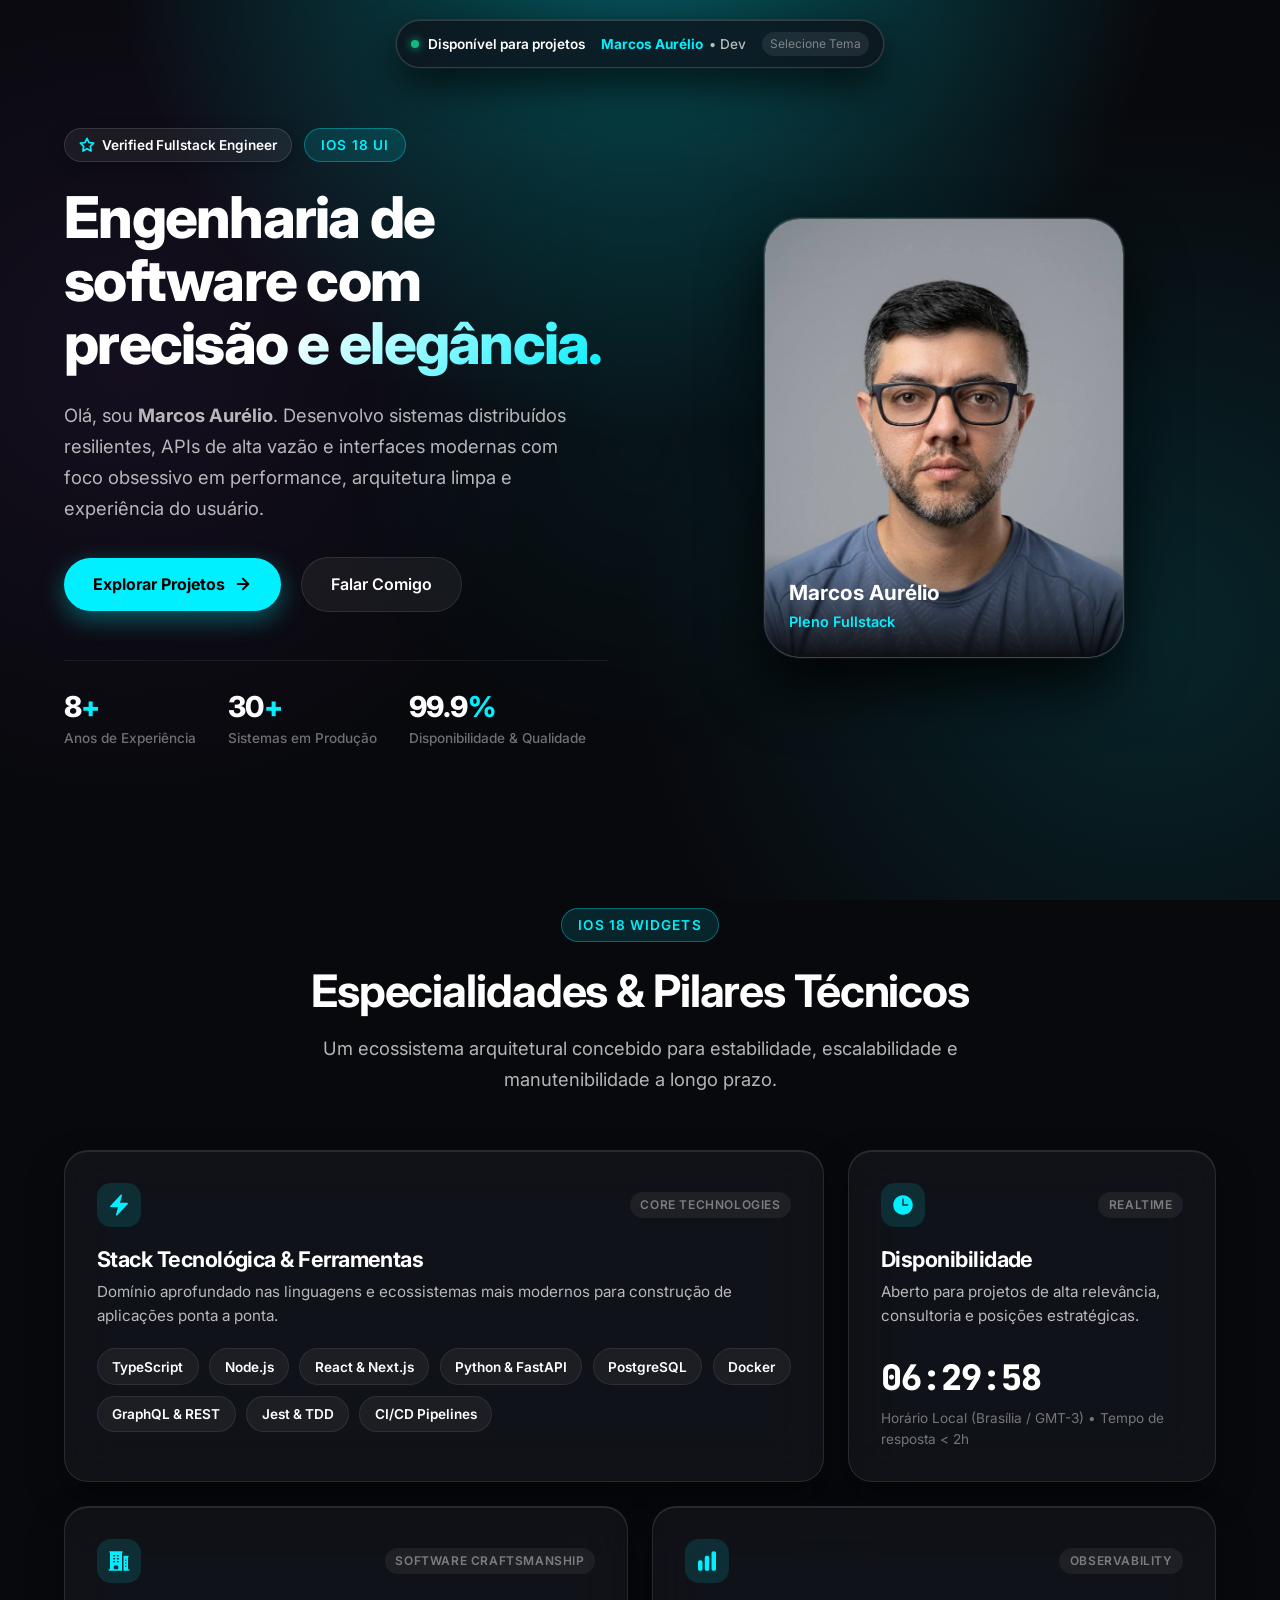
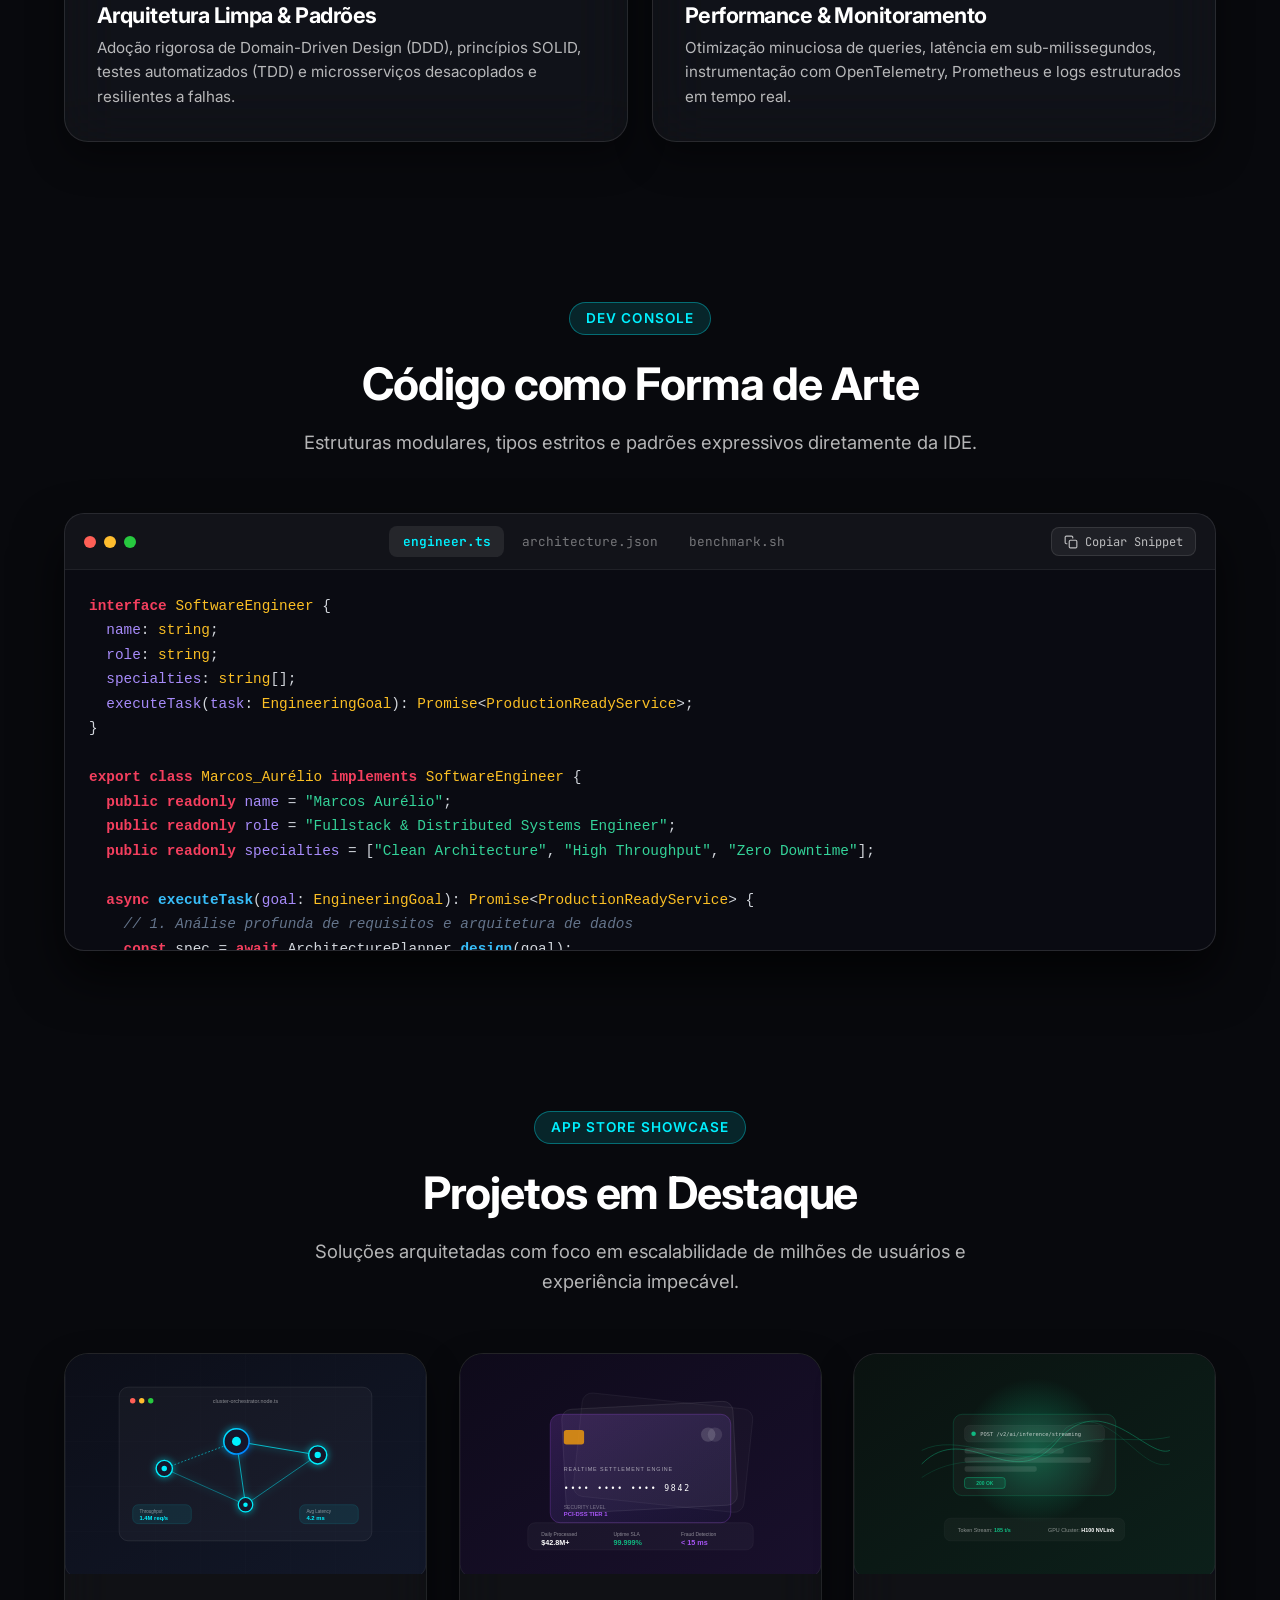
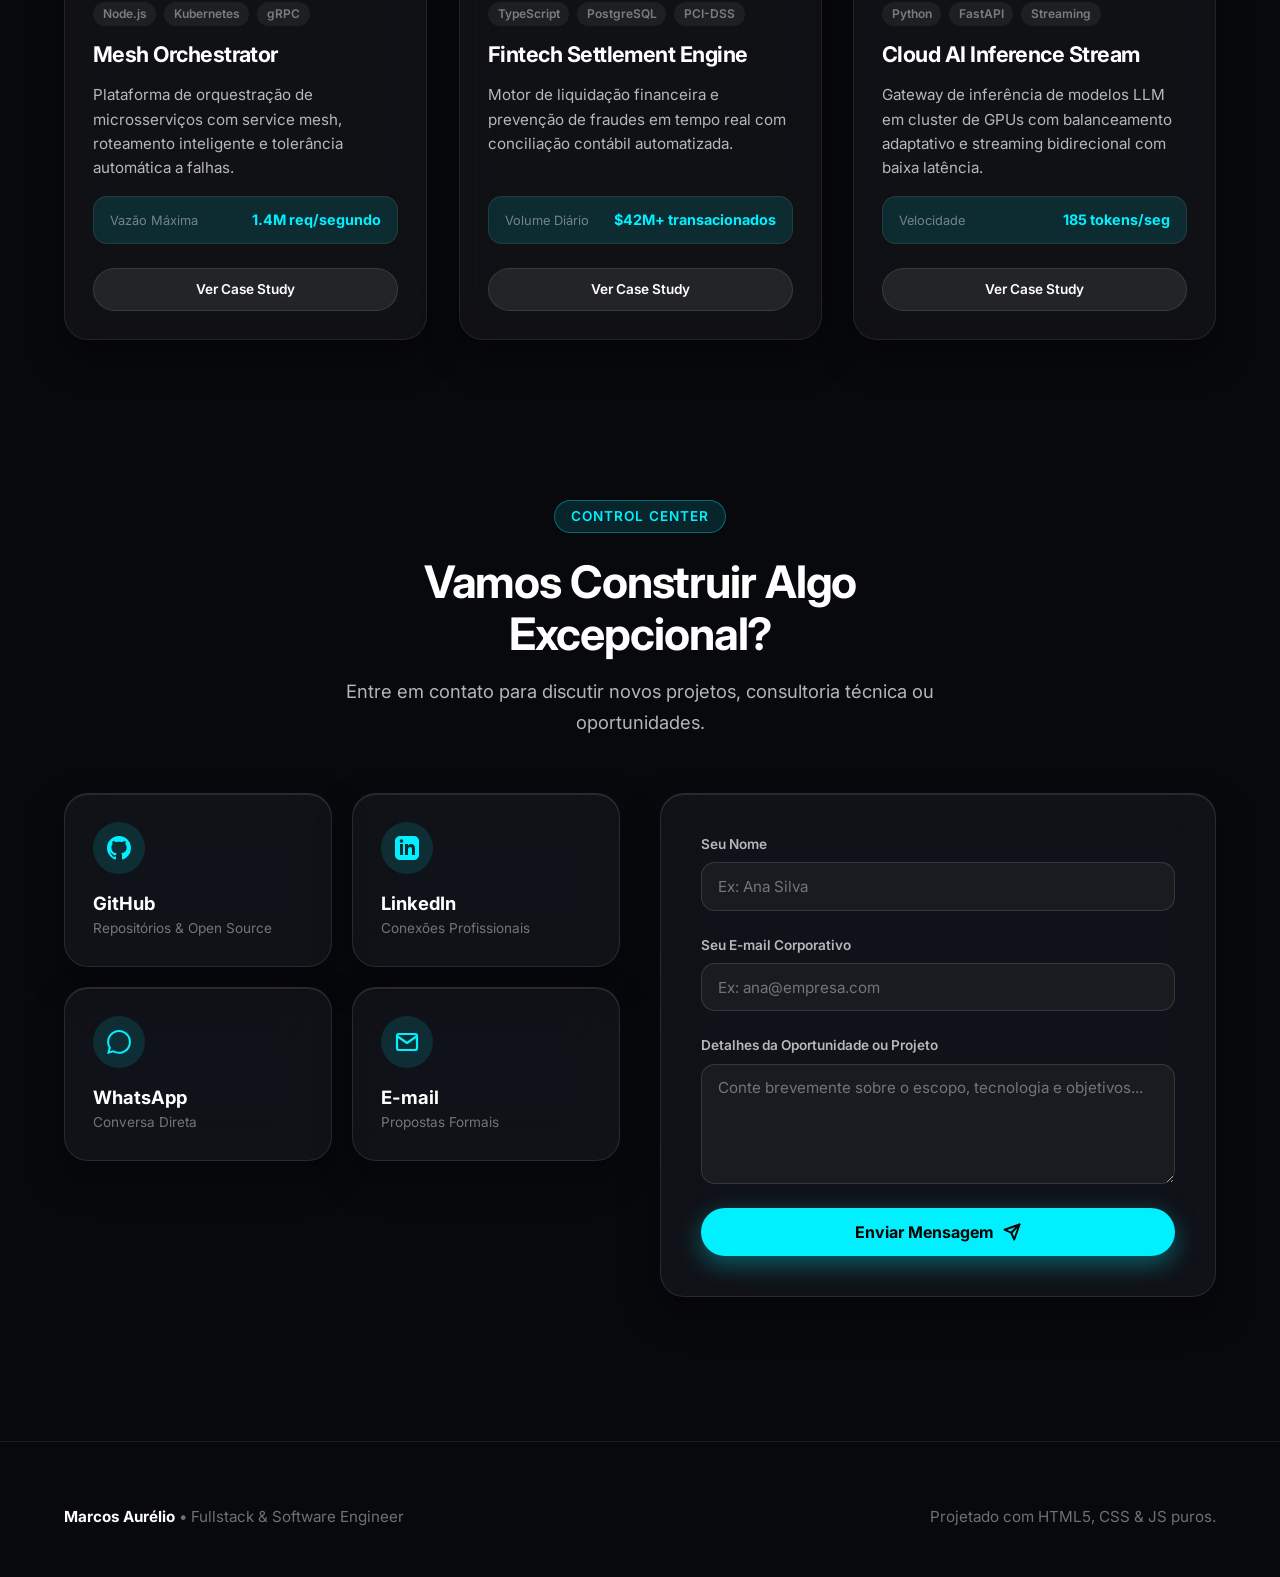
==== index.html @ b78b4ed7 "Update LinkedIn profile link in index.html" ====
<!DOCTYPE html>
<html lang="pt-BR">

<head>
  <meta charset="UTF-8">
  <meta name="viewport" content="width=device-width, initial-scale=1.0">
  <title>Marcos Aurélio | Fullstack & Software Engineer</title>
  <link rel="icon" href="assets/fivicon.svg" type="image/x-icon">
  <meta name="description"
    content="Portfólio profissional de Marcos Aurélio, Fullstack & Software Engineer especializado em arquitetura web moderna, sistemas distribuídos, microsserviços e interfaces fluidas de alto padrão.">
  <meta name="theme-color" content="#08090d">

  <!-- Google Fonts: Inter para tipografia refinada no estilo Apple -->
  <link rel="preconnect" href="https://fonts.googleapis.com">
  <link rel="preconnect" href="https://fonts.gstatic.com" crossorigin>
  <link
    href="https://fonts.googleapis.com/css2?family=Inter:wght@400;500;600;700;800&family=JetBrains+Mono:wght@400;500;600;700&display=swap"
    rel="stylesheet">

  <!-- Folhas de Estilo -->
  <link rel="stylesheet" href="css/variables.css">
  <link rel="stylesheet" href="css/base.css">
  <link rel="stylesheet" href="css/components.css">
  <link rel="stylesheet" href="css/responsive.css">
</head>

<body>

  <!-- Efeito de Brilho Ambiente do Cursor -->
  <div id="ambientGlow" class="ambient-glow" aria-hidden="true"></div>

  <!-- Dynamic Island estilo Apple iOS 18 & Navegação Flutuante -->
  <header class="nav-wrapper">
    <nav id="dynamicIsland" class="dynamic-island" aria-label="Dynamic Island Navigation" aria-expanded="false">

      <!-- Visão Compacta Recolhida -->
      <div class="island-compact">
        <div class="island-status">
          <span class="status-dot"></span>
          <span>Disponível para projetos</span>
        </div>
        <div class="island-brand">
          <span>Marcos Aurélio</span> • Dev
        </div>
        <div class="island-hint">Selecione Tema</div>
      </div>

      <!-- Visão Expandida VisionOS/iOS 18 -->
      <div class="island-expanded-content">
        <div class="island-header">
          <div class="island-title">Centro de Controle iOS 18</div>
          <button id="islandCloseBtn" class="island-close-btn" aria-label="Fechar Dynamic Island">✕</button>
        </div>

        <!-- Seletor de Cor (Tint) -->
        <div class="tint-picker">
          <div class="tint-label">Escolha o Tema de Cor (Tint)</div>
          <div class="tint-options">
            <button class="tint-btn active" data-tint="cyan" title="Cyber Cyan" aria-label="Tint Cyan"></button>
            <button class="tint-btn" data-tint="violet" title="Electric Violet" aria-label="Tint Violet"></button>
            <button class="tint-btn" data-tint="emerald" title="Apple Emerald" aria-label="Tint Emerald"></button>
            <button class="tint-btn" data-tint="orange" title="Sunset Orange" aria-label="Tint Orange"></button>
            <button class="tint-btn" data-tint="gold" title="Starlight Gold" aria-label="Tint Gold"></button>
          </div>
        </div>

        <!-- Links Rápidos -->
        <div class="island-nav-links">
          <a href="#hero" class="island-nav-link">Início</a>
          <a href="#bentoWidgets" class="island-nav-link">Stack</a>
          <a href="#terminal" class="island-nav-link">Código</a>
          <a href="#projects" class="island-nav-link">Projetos</a>
          <a href="#contact" class="island-nav-link">Contato</a>
        </div>
      </div>

    </nav>
  </header>

  <!-- Seção Principal (Hero) -->
  <section id="hero" class="hero-section">
    <div class="container">
      <div class="hero-grid">

        <!-- Esquerda: Texto & Apresentação -->
        <div class="hero-content">
          <div class="hero-badge-wrap">
            <div class="hero-verified-badge">
              <svg viewBox="0 0 24 24" fill="none" stroke="currentColor" stroke-width="2.5" stroke-linecap="round"
                stroke-linejoin="round">
                <path d="M12 2l3.09 6.26L22 9.27l-5 4.87 1.18 6.88L12 17.77l-6.18 3.25L7 14.14 2 9.27l6.91-1.01L12 2z">
                </path>
              </svg>
              <span>Verified Fullstack Engineer</span>
            </div>
            <span class="section-tag">iOS 18 UI</span>
          </div>

          <h1 class="hero-title">
            Engenharia de software com <span class="text-gradient">precisão e elegância.</span>
          </h1>

          <p class="hero-subtitle">
            Olá, sou <strong>Marcos Aurélio</strong>. Desenvolvo sistemas distribuídos resilientes, APIs de alta vazão e
            interfaces modernas com foco obsessivo em performance, arquitetura limpa e experiência do usuário.
          </p>

          <div class="hero-actions">
            <a href="#projects" class="btn-apple-primary">
              <span>Explorar Projetos</span>
              <svg width="18" height="18" viewBox="0 0 24 24" fill="none" stroke="currentColor" stroke-width="2.5"
                stroke-linecap="round" stroke-linejoin="round">
                <line x1="5" y1="12" x2="19" y2="12"></line>
                <polyline points="12 5 19 12 12 19"></polyline>
              </svg>
            </a>
            <a href="#contact" class="btn-apple-glass">
              <span>Falar Comigo</span>
            </a>
          </div>

          <!-- Estatísticas Rápidas -->
          <div class="hero-metrics">
            <div class="metric-item">
              <div class="metric-number">8<span>+</span></div>
              <div class="metric-label">Anos de Experiência</div>
            </div>
            <div class="metric-item">
              <div class="metric-number">30<span>+</span></div>
              <div class="metric-label">Sistemas em Produção</div>
            </div>
            <div class="metric-item">
              <div class="metric-number">99.9<span>%</span></div>
              <div class="metric-label">Disponibilidade & Qualidade</div>
            </div>
          </div>
        </div>

        <!-- Direita: Retrato de Perfil em Vidro Squircle -->
        <div class="hero-visual">
          <div class="hero-glow-back"></div>
          <div class="hero-portrait-frame glass-surface">
            <img src="assets/marcos-profile.jpg" alt="Foto profissional de Marco, Desenvolvedor de Software Fullstack"
              class="hero-portrait-img">
            <div class="hero-portrait-overlay">
              <div class="hero-portrait-name">Marcos Aurélio</div>
              <div class="hero-portrait-role">Pleno Fullstack</div>
            </div>
          </div>
        </div>

      </div>
    </div>
  </section>

  <!-- Grade Bento de Widgets iOS 18 -->
  <section id="bentoWidgets" class="bento-section">
    <div class="container">

      <div class="section-header">
        <span class="section-tag">iOS 18 Widgets</span>
        <h2 class="section-title">Especialidades & Pilares Técnicos</h2>
        <p class="section-desc">Um ecossistema arquitetural concebido para estabilidade, escalabilidade e
          manutenibilidade a longo prazo.</p>
      </div>

      <div class="bento-grid">

        <!-- Widget 1: Hub de Stack Tecnológica (Span 8) -->
        <div class="widget-card widget-span-8 glass-surface">
          <div class="widget-header">
            <div class="widget-icon-pill"> <svg xmlns="http://www.w3.org/2000/svg" viewBox="0 0 24 24"
                fill="currentColor" class="size-6 icon">
                <path fill-rule="evenodd"
                  d="M14.615 1.595a.75.75 0 0 1 .359.852L12.982 9.75h7.268a.75.75 0 0 1 .548 1.262l-10.5 11.25a.75.75 0 0 1-1.272-.71l1.992-7.302H3.75a.75.75 0 0 1-.548-1.262l10.5-11.25a.75.75 0 0 1 .913-.143Z"
                  clip-rule="evenodd" />
              </svg>
            </div>
            <div class="widget-badge">Core Technologies</div>
          </div>
          <h3 class="widget-title">Stack Tecnológica & Ferramentas</h3>
          <p class="widget-desc">Domínio aprofundado nas linguagens e ecossistemas mais modernos para construção de
            aplicações ponta a ponta.</p>

          <div class="tech-pills-wrap">
            <div class="tech-pill"><span>TypeScript</span></div>
            <div class="tech-pill"><span>Node.js</span></div>
            <div class="tech-pill"><span>React & Next.js</span></div>
            <div class="tech-pill"><span>Python & FastAPI</span></div>
            <div class="tech-pill"><span>PostgreSQL</span></div>
            <div class="tech-pill"><span>Docker</span></div>
            <div class="tech-pill"><span>GraphQL & REST</span></div>
            <div class="tech-pill"><span>Jest & TDD</span></div>
            <div class="tech-pill"><span>CI/CD Pipelines</span></div>
          </div>
        </div>

        <!-- Widget 2: Status & Horário (Span 4) -->
        <div class="widget-card widget-span-4 glass-surface">
          <div class="widget-header">
            <div class="widget-icon-pill"> <svg xmlns="http://www.w3.org/2000/svg" viewBox="0 0 24 24"
                fill="currentColor" class="size-6 icon">
                <path fill-rule="evenodd"
                  d="M12 2.25c-5.385 0-9.75 4.365-9.75 9.75s4.365 9.75 9.75 9.75 9.75-4.365 9.75-9.75S17.385 2.25 12 2.25ZM12.75 6a.75.75 0 0 0-1.5 0v6c0 .414.336.75.75.75h4.5a.75.75 0 0 0 0-1.5h-3.75V6Z"
                  clip-rule="evenodd" />
              </svg>
            </div>
            <div class="widget-badge">Realtime</div>
          </div>
          <h3 class="widget-title">Disponibilidade</h3>
          <p class="widget-desc">Aberto para projetos de alta relevância, consultoria e posições estratégicas.</p>

          <div class="clock-display">
            <div id="liveClockTime" class="clock-time">--:--:--</div>
            <div class="clock-zone">Horário Local (Brasília / GMT-3) • Tempo de resposta &lt; 2h</div>
          </div>
        </div>

        <!-- Widget 3: Arquitetura Limpa (Span 6) -->
        <div class="widget-card widget-span-6 glass-surface">
          <div class="widget-header">
            <div class="widget-icon-pill"> <svg xmlns="http://www.w3.org/2000/svg" viewBox="0 0 24 24"
                fill="currentColor" class="size-6 icon">
                <path fill-rule="evenodd"
                  d="M3 2.25a.75.75 0 0 0 0 1.5v16.5h-.75a.75.75 0 0 0 0 1.5H15v-18a.75.75 0 0 0 0-1.5H3ZM6.75 19.5v-2.25a.75.75 0 0 1 .75-.75h3a.75.75 0 0 1 .75.75v2.25a.75.75 0 0 1-.75.75h-3a.75.75 0 0 1-.75-.75ZM6 6.75A.75.75 0 0 1 6.75 6h.75a.75.75 0 0 1 0 1.5h-.75A.75.75 0 0 1 6 6.75ZM6.75 9a.75.75 0 0 0 0 1.5h.75a.75.75 0 0 0 0-1.5h-.75ZM6 12.75a.75.75 0 0 1 .75-.75h.75a.75.75 0 0 1 0 1.5h-.75a.75.75 0 0 1-.75-.75ZM10.5 6a.75.75 0 0 0 0 1.5h.75a.75.75 0 0 0 0-1.5h-.75Zm-.75 3.75A.75.75 0 0 1 10.5 9h.75a.75.75 0 0 1 0 1.5h-.75a.75.75 0 0 1-.75-.75ZM10.5 12a.75.75 0 0 0 0 1.5h.75a.75.75 0 0 0 0-1.5h-.75ZM16.5 6.75v15h5.25a.75.75 0 0 0 0-1.5H21v-12a.75.75 0 0 0 0-1.5h-4.5Zm1.5 4.5a.75.75 0 0 1 .75-.75h.008a.75.75 0 0 1 .75.75v.008a.75.75 0 0 1-.75.75h-.008a.75.75 0 0 1-.75-.75v-.008Zm.75 2.25a.75.75 0 0 0-.75.75v.008c0 .414.336.75.75.75h.008a.75.75 0 0 0 .75-.75v-.008a.75.75 0 0 0-.75-.75h-.008ZM18 17.25a.75.75 0 0 1 .75-.75h.008a.75.75 0 0 1 .75.75v.008a.75.75 0 0 1-.75.75h-.008a.75.75 0 0 1-.75-.75v-.008Z"
                  clip-rule="evenodd" />
              </svg>

            </div>
            <div class="widget-badge">Software Craftsmanship</div>
          </div>
          <h3 class="widget-title">Arquitetura Limpa & Padrões</h3>
          <p class="widget-desc">Adoção rigorosa de Domain-Driven Design (DDD), princípios SOLID, testes automatizados
            (TDD) e microsserviços desacoplados e resilientes a falhas.</p>
        </div>

        <!-- Widget 4: Alta Performance & Observabilidade (Span 6) -->
        <div class="widget-card widget-span-6 glass-surface">
          <div class="widget-header">
            <div class="widget-icon-pill">
              <svg xmlns="http://www.w3.org/2000/svg" viewBox="0 0 24 24" fill="currentColor" class="size-6 icon">
                <path
                  d="M18.375 2.25c-1.035 0-1.875.84-1.875 1.875v15.75c0 1.035.84 1.875 1.875 1.875h.75c1.035 0 1.875-.84 1.875-1.875V4.125c0-1.036-.84-1.875-1.875-1.875h-.75ZM9.75 8.625c0-1.036.84-1.875 1.875-1.875h.75c1.036 0 1.875.84 1.875 1.875v11.25c0 1.035-.84 1.875-1.875 1.875h-.75a1.875 1.875 0 0 1-1.875-1.875V8.625ZM3 13.125c0-1.036.84-1.875 1.875-1.875h.75c1.036 0 1.875.84 1.875 1.875v6.75c0 1.035-.84 1.875-1.875 1.875h-.75A1.875 1.875 0 0 1 3 19.875v-6.75Z" />
              </svg>
            </div>
            <div class="widget-badge">Observability</div>
          </div>
          <h3 class="widget-title">Performance & Monitoramento</h3>
          <p class="widget-desc">Otimização minuciosa de queries, latência em sub-milissegundos, instrumentação com
            OpenTelemetry, Prometheus e logs estruturados em tempo real.</p>
        </div>

      </div>

    </div>
  </section>

  <!-- Seção de Terminal macOS Interativo -->
  <section id="terminal" class="terminal-section">
    <div class="container">

      <div class="section-header">
        <span class="section-tag">Dev Console</span>
        <h2 class="section-title">Código como Forma de Arte</h2>
        <p class="section-desc">Estruturas modulares, tipos estritos e padrões expressivos diretamente da IDE.</p>
      </div>

      <div class="terminal-window glass-surface">
        <div class="terminal-titlebar">
          <div class="terminal-controls">
            <span class="terminal-dot close"></span>
            <span class="terminal-dot minimize"></span>
            <span class="terminal-dot expand"></span>
          </div>
          <div class="terminal-tabs">
            <div class="terminal-tab active" data-tab="engineer">engineer.ts</div>
            <div class="terminal-tab" data-tab="architecture">architecture.json</div>
            <div class="terminal-tab" data-tab="benchmark">benchmark.sh</div>
          </div>
          <div class="terminal-actions">
            <button id="terminalCopyBtn" class="terminal-copy-btn" aria-label="Copiar código do terminal">
              <svg width="14" height="14" viewBox="0 0 24 24" fill="none" stroke="currentColor" stroke-width="2"
                stroke-linecap="round" stroke-linejoin="round">
                <rect x="9" y="9" width="13" height="13" rx="2" ry="2"></rect>
                <path d="M5 15H4a2 2 0 0 1-2-2V4a2 2 0 0 1 2-2h9a2 2 0 0 1 2 2v1"></path>
              </svg>
              <span>Copiar Snippet</span>
            </button>
          </div>
        </div>

        <div class="terminal-code-body">

          <!-- Aba 1: engineer.ts -->
          <pre id="tabContent-engineer" class="terminal-code active"><code><span class="syn-kw">interface</span> <span class="syn-type">SoftwareEngineer</span> {
  <span class="syn-prop">name</span>: <span class="syn-type">string</span>;
  <span class="syn-prop">role</span>: <span class="syn-type">string</span>;
  <span class="syn-prop">specialties</span>: <span class="syn-type">string</span>[];
  <span class="syn-prop">executeTask</span>(<span class="syn-prop">task</span>: <span class="syn-type">EngineeringGoal</span>): <span class="syn-type">Promise</span>&lt;<span class="syn-type">ProductionReadyService</span>&gt;;
}

<span class="syn-kw">export class</span> <span class="syn-type">Marcos_Aurélio</span> <span class="syn-kw">implements</span> <span class="syn-type">SoftwareEngineer</span> {
  <span class="syn-kw">public readonly</span> <span class="syn-prop">name</span> = <span class="syn-str">"Marcos Aurélio"</span>;
  <span class="syn-kw">public readonly</span> <span class="syn-prop">role</span> = <span class="syn-str">"Fullstack & Distributed Systems Engineer"</span>;
  <span class="syn-kw">public readonly</span> <span class="syn-prop">specialties</span> = [<span class="syn-str">"Clean Architecture"</span>, <span class="syn-str">"High Throughput"</span>, <span class="syn-str">"Zero Downtime"</span>];

  <span class="syn-kw">async</span> <span class="syn-fn">executeTask</span>(<span class="syn-prop">goal</span>: <span class="syn-type">EngineeringGoal</span>): <span class="syn-type">Promise</span>&lt;<span class="syn-type">ProductionReadyService</span>&gt; {
    <span class="syn-com">// 1. Análise profunda de requisitos e arquitetura de dados</span>
    <span class="syn-kw">const</span> spec = <span class="syn-kw">await</span> ArchitecturePlanner.<span class="syn-fn">design</span>(goal);
    
    <span class="syn-com">// 2. Ciclo rigoroso de TDD (Test-Driven Development)</span>
    <span class="syn-kw">await</span> AutomatedTesting.<span class="syn-fn">ensureReliability</span>(spec);

    <span class="syn-com">// 3. Deploy contínuo resiliente e monitoramento ativo</span>
    <span class="syn-kw">return</span> DeploymentPipeline.<span class="syn-fn">shipWithObservability</span>(spec);
  }
}</code></pre>

          <!-- Aba 2: architecture.json -->
          <pre id="tabContent-architecture" class="terminal-code"><code>{
  <span class="syn-prop">"system"</span>: <span class="syn-str">"Global Distributed Core"</span>,
  <span class="syn-prop">"version"</span>: <span class="syn-str">"6.4.2"</span>,
  <span class="syn-prop">"runtime"</span>: <span class="syn-str">"Node.js 22 LTS / Linux Container"</span>,
  <span class="syn-prop">"clusters"</span>: [
    { <span class="syn-prop">"region"</span>: <span class="syn-str">"us-east-1"</span>, <span class="syn-prop">"status"</span>: <span class="syn-str">"healthy"</span>, <span class="syn-prop">"latency"</span>: <span class="syn-str">"12ms"</span> },
    { <span class="syn-prop">"region"</span>: <span class="syn-str">"sa-east-1"</span>, <span class="syn-prop">"status"</span>: <span class="syn-str">"healthy"</span>, <span class="syn-prop">"latency"</span>: <span class="syn-str">"4ms"</span> }
  ],
  <span class="syn-prop">"security"</span>: {
    <span class="syn-prop">"mTLS"</span>: <span class="syn-kw">true</span>,
    <span class="syn-prop">"jwt_rotation"</span>: <span class="syn-str">"24h"</span>,
    <span class="syn-prop">"rate_limit"</span>: <span class="syn-str">"10000 req/sec"</span>
  }
}</code></pre>

          <!-- Aba 3: benchmark.sh -->
          <pre id="tabContent-benchmark" class="terminal-code"><code><span class="syn-com">#!/usr/bin/env bash</span>
<span class="syn-fn">echo</span> <span class="syn-str">"== Running Performance Load Stress Test =="</span>
k6 run --vus 5000 --duration 60s load-test.js

<span class="syn-com"># Results:</span>
<span class="syn-prop">Requests</span>: 1,420,000 reqs
<span class="syn-prop">Failed</span>: 0 (0.00%)
<span class="syn-prop">p95 Latency</span>: 4.8ms
<span class="syn-str">✔ Status: PASS - Ready for global deployment</span></code></pre>

        </div>
      </div>

    </div>
  </section>

  <!-- Seção de Vitrine de Projetos -->
  <section id="projects" class="projects-section">
    <div class="container">

      <div class="section-header">
        <span class="section-tag">App Store Showcase</span>
        <h2 class="section-title">Projetos em Destaque</h2>
        <p class="section-desc">Soluções arquitetadas com foco em escalabilidade de milhões de usuários e experiência
          impecável.</p>
      </div>

      <div class="projects-grid">

        <!-- Projeto 1 -->
        <article class="project-card glass-surface">
          <div class="project-media-wrap">
            <img src="assets/project-distributed.svg" alt="Preview da plataforma de Sistemas Distribuídos"
              class="project-media-img">
          </div>
          <div class="project-body">
            <div class="project-tags">
              <span class="project-tag">Node.js</span>
              <span class="project-tag">Kubernetes</span>
              <span class="project-tag">gRPC</span>
            </div>
            <h3 class="project-title">Mesh Orchestrator</h3>
            <p class="project-desc">Plataforma de orquestração de microsserviços com service mesh, roteamento
              inteligente e tolerância automática a falhas.</p>
            <div class="project-metric-box">
              <span class="project-metric-label">Vazão Máxima</span>
              <span class="project-metric-val">1.4M req/segundo</span>
            </div>
            <div class="project-links">
              <a href="#contact" class="project-link-btn project-link-primary">Ver Case Study</a>
            </div>
          </div>
        </article>

        <!-- Projeto 2 -->
        <article class="project-card glass-surface">
          <div class="project-media-wrap">
            <img src="assets/project-fintech.svg" alt="Preview da infraestrutura de Fintech & Pagamentos"
              class="project-media-img">
          </div>
          <div class="project-body">
            <div class="project-tags">
              <span class="project-tag">TypeScript</span>
              <span class="project-tag">PostgreSQL</span>
              <span class="project-tag">PCI-DSS</span>
            </div>
            <h3 class="project-title">Fintech Settlement Engine</h3>
            <p class="project-desc">Motor de liquidação financeira e prevenção de fraudes em tempo real com conciliação
              contábil automatizada.</p>
            <div class="project-metric-box">
              <span class="project-metric-label">Volume Diário</span>
              <span class="project-metric-val">$42M+ transacionados</span>
            </div>
            <div class="project-links">
              <a href="#contact" class="project-link-btn project-link-primary">Ver Case Study</a>
            </div>
          </div>
        </article>

        <!-- Projeto 3 -->
        <article class="project-card glass-surface">
          <div class="project-media-wrap">
            <img src="assets/project-cloudai.svg" alt="Preview da API de IA e Streaming" class="project-media-img">
          </div>
          <div class="project-body">
            <div class="project-tags">
              <span class="project-tag">Python</span>
              <span class="project-tag">FastAPI</span>
              <span class="project-tag">Streaming</span>
            </div>
            <h3 class="project-title">Cloud AI Inference Stream</h3>
            <p class="project-desc">Gateway de inferência de modelos LLM em cluster de GPUs com balanceamento adaptativo
              e streaming bidirecional com baixa latência.</p>
            <div class="project-metric-box">
              <span class="project-metric-label">Velocidade</span>
              <span class="project-metric-val">185 tokens/seg</span>
            </div>
            <div class="project-links">
              <a href="#contact" class="project-link-btn project-link-primary">Ver Case Study</a>
            </div>
          </div>
        </article>

      </div>

    </div>
  </section>

  <!-- Seção de Contato - Central de Controle -->
  <section id="contact" class="contact-section">
    <div class="container">

      <div class="section-header">
        <span class="section-tag">Control Center</span>
        <h2 class="section-title">Vamos Construir Algo Excepcional?</h2>
        <p class="section-desc">Entre em contato para discutir novos projetos, consultoria técnica ou oportunidades.</p>
      </div>

      <div class="control-center-grid">

        <!-- Esquerda: Painéis de Ação Rápida -->
        <div class="control-buttons-panel">

          <a href="https://github.com/marcosaureliodev" target="_blank" rel="noopener noreferrer"
            class="control-btn glass-surface">
            <div class="control-icon-circle">
              <svg width="24" height="24" viewBox="0 0 24 24" fill="currentColor">
                <path
                  d="M12 0C5.37 0 0 5.37 0 12c0 5.31 3.435 9.795 8.205 11.385.6.105.825-.255.825-.57 0-.285-.015-1.23-.015-2.235-3.015.555-3.795-.735-4.035-1.41-.135-.345-.72-1.41-1.23-1.695-.42-.225-1.02-.78-.015-.795.945-.015 1.62.87 1.845 1.23 1.08 1.815 2.805 1.305 3.495.99.105-.78.42-1.305.765-1.605-2.67-.3-5.46-1.335-5.46-5.925 0-1.305.465-2.385 1.23-3.225-.12-.3-.54-1.53.12-3.18 0 0 1.005-.315 3.3 1.23.96-.27 1.98-.405 3-.405s2.04.135 3 .405c2.295-1.56 3.3-1.23 3.3-1.23.66 1.65.24 2.88.12 3.18.765.84 1.23 1.905 1.23 3.225 0 4.605-2.805 5.625-5.475 5.925.435.375.81 1.095.81 2.22 0 1.605-.015 2.895-.015 3.3 0 .315.225.69.825.57A12.02 12.02 0 0024 12c0-6.63-5.37-12-12-12z" />
              </svg>
            </div>
            <div>
              <div class="control-btn-title">GitHub</div>
              <div class="control-btn-subtitle">Repositórios & Open Source</div>
            </div>
          </a>

          <a href="https://www.linkedin.com/in/marcos-aur%C3%A9lio-47b590139" target="_blank"
            rel="noopener noreferrer" class="control-btn glass-surface">
            <div class="control-icon-circle">
              <svg width="24" height="24" viewBox="0 0 24 24" fill="currentColor">
                <path
                  d="M19 0h-14c-2.761 0-5 2.239-5 5v14c0 2.761 2.239 5 5 5h14c2.762 0 5-2.239 5-5v-14c0-2.761-2.238-5-5-5zm-11 19h-3v-11h3v11zm-1.5-12.268c-.966 0-1.75-.79-1.75-1.764s.784-1.764 1.75-1.764 1.75.79 1.75 1.764-.783 1.764-1.75 1.764zm13.5 12.268h-3v-5.604c0-3.368-4-3.113-4 0v5.604h-3v-11h3v1.765c1.396-2.586 7-2.777 7 2.476v6.759z" />
              </svg>
            </div>
            <div>
              <div class="control-btn-title">LinkedIn</div>
              <div class="control-btn-subtitle">Conexões Profissionais</div>
            </div>
          </a>

          <a href="https://web.whatsapp.com/send/?phone=5599982501381&text&type=phone_number&app_absent=0"
            target="_blank" rel="noopener noreferrer" class="control-btn glass-surface">
            <div class="control-icon-circle">
              <svg width="24" height="24" viewBox="0 0 24 24" fill="currentColor">
                <path
                  d="M.057 24l1.687-6.163c-1.041-1.804-1.588-3.849-1.587-5.946.003-6.556 5.338-11.891 11.893-11.891 3.181.001 6.167 1.24 8.413 3.488 2.245 2.248 3.481 5.236 3.48 8.414-.003 6.557-5.338 11.892-11.893 11.892-1.99-.001-3.951-.5-5.688-1.448l-6.305 1.654zm6.597-3.807c1.676.995 3.276 1.591 5.392 1.592 5.448 0 9.886-4.434 9.889-9.885.002-5.462-4.415-9.89-9.881-9.892-5.452 0-9.887 4.434-9.889 9.884-.001 2.225.651 3.891 1.746 5.634l-.999 3.648 3.742-.981z" />
              </svg>
            </div>
            <div>
              <div class="control-btn-title">WhatsApp</div>
              <div class="control-btn-subtitle">Conversa Direta</div>
            </div>
          </a>

          <a href="mailto:marcos.aureliodev@gmail.com" class="control-btn glass-surface">
            <div class="control-icon-circle">
              <svg width="24" height="24" viewBox="0 0 24 24" fill="none" stroke="currentColor" stroke-width="2.2"
                stroke-linecap="round" stroke-linejoin="round">
                <path d="M4 4h16c1.1 0 2 .9 2 2v12c0 1.1-.9 2-2 2H4c-1.1 0-2-.9-2-2V6c0-1.1.9-2 2-2z"></path>
                <polyline points="22,6 12,13 2,6"></polyline>
              </svg>
            </div>
            <div>
              <div class="control-btn-title">E-mail</div>
              <div class="control-btn-subtitle">Propostas Formais</div>
            </div>
          </a>

        </div>

        <!-- Direita: Formulário de Contato em Vidro -->
        <form id="contactForm" class="contact-form-glass glass-surface">
          <div class="form-group">
            <label for="formName" class="form-label">Seu Nome</label>
            <input type="text" id="formName" class="form-input" placeholder="Ex: Ana Silva" required
              aria-required="true">
          </div>

          <div class="form-group">
            <label for="formEmail" class="form-label">Seu E-mail Corporativo</label>
            <input type="email" id="formEmail" class="form-input" placeholder="Ex: ana@empresa.com" required
              aria-required="true">
          </div>

          <div class="form-group">
            <label for="formMessage" class="form-label">Detalhes da Oportunidade ou Projeto</label>
            <textarea id="formMessage" class="form-textarea"
              placeholder="Conte brevemente sobre o escopo, tecnologia e objetivos..." required
              aria-required="true"></textarea>
          </div>

          <button type="submit" class="btn-apple-primary">
            <span>Enviar Mensagem</span>
            <svg width="18" height="18" viewBox="0 0 24 24" fill="none" stroke="currentColor" stroke-width="2.5"
              stroke-linecap="round" stroke-linejoin="round">
              <line x1="22" y1="2" x2="11" y2="13"></line>
              <polygon points="22 2 15 22 11 13 2 9 22 2"></polygon>
            </svg>
          </button>
        </form>
      </div>
    </div>
  </section>

  <!-- Rodapé do Site -->
  <footer class="site-footer">
    <div class="container footer-content">
      <div class="footer-brand">
        <strong>Marcos Aurélio</strong> • Fullstack & Software Engineer
      </div>
      <div class="footer-brand">
        Projetado com HTML5, CSS & JS puros.
      </div>
    </div>
  </footer>

  <!-- Botão Flutuante Voltar ao Topo -->
  <button id="backToTopBtn" class="back-to-top-btn" aria-label="Voltar ao topo da página">
    <svg width="18" height="18" viewBox="0 0 24 24" fill="none" stroke="currentColor" stroke-width="2.5"
      stroke-linecap="round" stroke-linejoin="round">
      <line x1="12" y1="19" x2="12" y2="5"></line>
      <polyline points="5 12 12 5 19 12"></polyline>
    </svg>
  </button>

  <!-- Scripts -->
  <script src="js/theme.js"></script>
  <script src="js/dynamic-island.js"></script>
  <script src="js/interactive.js"></script>
</body>

</html>
---- css/variables.css ----
:root {
  /* Fundos OLED Escuros iOS 18 */
  --bg-primary: #08090d;
  --bg-secondary: #0d0f17;
  --bg-mesh-1: rgba(0, 240, 255, 0.08);
  --bg-mesh-2: rgba(168, 85, 247, 0.06);

  /* Superfícies de Vidro Apple */
  --surface-glass: rgba(255, 255, 255, 0.04);
  --surface-glass-card: rgba(255, 255, 255, 0.035);
  --surface-glass-hover: rgba(255, 255, 255, 0.07);
  --surface-glass-active: rgba(255, 255, 255, 0.1);
  --surface-glass-island: rgba(15, 17, 25, 0.75);

  /* Bordas & Realces Especulares */
  --border-hairline: rgba(255, 255, 255, 0.1);
  --border-glass-card: rgba(255, 255, 255, 0.08);
  --border-highlight: rgba(255, 255, 255, 0.22);

  /* Cores de Tipografia */
  --text-primary: #ffffff;
  --text-secondary: rgba(255, 255, 255, 0.7);
  --text-tertiary: rgba(255, 255, 255, 0.42);
  --text-muted: rgba(255, 255, 255, 0.25);

  /* Temas de Cor (Tint) iOS 18 */
  --tint-cyan: #00F0FF;
  --tint-cyan-glow: rgba(0, 240, 255, 0.35);

  --tint-violet: #A855F7;
  --tint-violet-glow: rgba(168, 85, 247, 0.35);

  --tint-emerald: #10B981;
  --tint-emerald-glow: rgba(16, 185, 129, 0.35);

  --tint-orange: #F97316;
  --tint-orange-glow: rgba(249, 115, 22, 0.35);

  --tint-gold: #F59E0B;
  --tint-gold-glow: rgba(245, 158, 11, 0.35);

  /* Tint Ativo Atual (Padrão: Ciano) */
  --tint-color: var(--tint-cyan);
  --tint-glow: var(--tint-cyan-glow);
  --tint-subtle: rgba(0, 240, 255, 0.12);

  /* Tipografia Apple */
  --font-apple: -apple-system, BlinkMacSystemFont, "SF Pro Display", "SF Pro Text", "Inter", "Segoe UI", Roboto, Helvetica, Arial, sans-serif;
  --font-mono: "SF Mono", "JetBrains Mono", Menlo, Monaco, Consolas, "Courier New", monospace;

  /* Squircles & Raios de Borda */
  --radius-pill: 9999px;
  --radius-squircle: 28px;
  --radius-card: 24px;
  --radius-sm: 14px;
  --radius-xs: 8px;

  /* Sombras & Profundidade */
  --shadow-island: 0 20px 40px rgba(0, 0, 0, 0.6), 0 0 0 1px var(--border-hairline);
  --shadow-card: 0 16px 36px rgba(0, 0, 0, 0.4), inset 0 1px 0 rgba(255, 255, 255, 0.1);
  --shadow-card-hover: 0 24px 50px rgba(0, 0, 0, 0.6), 0 0 30px var(--tint-glow), inset 0 1px 0 rgba(255, 255, 255, 0.2);

  /* Temporizadores de Movimento & Spring */
  --spring-bounce: cubic-bezier(0.34, 1.56, 0.64, 1);
  --spring-smooth: cubic-bezier(0.16, 1, 0.3, 1);
  --transition-fast: 0.2s var(--spring-smooth);
  --transition-medium: 0.35s var(--spring-smooth);
  --transition-bounce: 0.5s var(--spring-bounce);
}
---- css/base.css ----
/* Reset & Configuração Base */
*,
*::before,
*::after {
  box-sizing: border-box;
  margin: 0;
  padding: 0;
  -webkit-font-smoothing: antialiased;
  -moz-osx-font-smoothing: grayscale;
}

html {
  scroll-behavior: smooth;
  font-size: 16px;
  background-color: var(--bg-primary);
  color: var(--text-primary);
  font-family: var(--font-apple);
  overflow-x: hidden;
}

body {
  min-height: 100vh;
  position: relative;
  background-color: var(--bg-primary);
  background-image:
    radial-gradient(circle at 50% -10%, var(--tint-glow), transparent 45%),
    radial-gradient(circle at 10% 40%, rgba(168, 85, 247, 0.08), transparent 35%),
    radial-gradient(circle at 90% 70%, var(--tint-subtle), transparent 40%);
  background-attachment: fixed;
  color: var(--text-primary);
  line-height: 1.5;
}

::selection {
  background: var(--tint-color);
  color: #000000;
}

/* Brilho Seguidor do Cursor Ambiente (Aprimoramento JS Opcional) */
.ambient-glow {
  position: fixed;
  width: 650px;
  height: 650px;
  border-radius: 50%;
  pointer-events: none;
  background: radial-gradient(circle, var(--tint-glow) 0%, transparent 70%);
  opacity: 0.15;
  transform: translate(-50%, -50%);
  z-index: 0;
  transition: opacity 0.5s ease;
  will-change: transform;
}

/* Container de Layout */
.container {
  width: 100%;
  max-width: 1200px;
  margin: 0 auto;
  padding: 0 1.5rem;
  position: relative;
  z-index: 1;
}

/* Utilitário de Superfície Glassmorphism */
.glass-surface {
  background: var(--surface-glass);
  -webkit-backdrop-filter: blur(28px) saturate(180%);
  backdrop-filter: blur(28px) saturate(180%);
  border: 1px solid var(--border-hairline);
  box-shadow: var(--shadow-card);
  transition: all var(--transition-medium);
}

.glass-surface:hover {
  background: var(--surface-glass-hover);
  border-color: var(--border-highlight);
}

/* Utilitários de Tipografia */
h1,
h2,
h3,
h4,
h5,
h6 {
  font-weight: 700;
  letter-spacing: -0.025em;
  color: var(--text-primary);
  line-height: 1.15;
}

h1 {
  font-size: clamp(2.5rem, 5vw, 4.2rem);
}

h2 {
  font-size: clamp(1.8rem, 3.5vw, 2.8rem);
}

h3 {
  font-size: clamp(1.25rem, 2vw, 1.6rem);
}

p {
  color: var(--text-secondary);
  font-size: 1.05rem;
  line-height: 1.65;
}

a {
  color: inherit;
  text-decoration: none;
  transition: color var(--transition-fast);
}

.icon {
  text-align: center;
  width: 1.5rem;
  height: 1.5rem;
}

/* Botões e Elementos Interativos */
button {
  font-family: inherit;
  cursor: pointer;
  border: none;
  background: none;
  outline: none;
}

/* Anel de Foco para Acessibilidade por Teclado */
:focus-visible {
  outline: 2px solid var(--tint-color);
  outline-offset: 3px;
  border-radius: 4px;
}

button:focus-visible,
a:focus-visible {
  outline: 2px solid var(--tint-color);
  outline-offset: 3px;
}

/* Animação do Spinner de Carregamento */
@keyframes spin {
  from {
    transform: rotate(0deg);
  }

  to {
    transform: rotate(360deg);
  }
}

.spin {
  animation: spin 0.8s linear infinite;
}

/* Espaçamento Global das Seções */
section {
  padding: 5rem 0;
  position: relative;
}

/* Cabeçalho de Seção Padrão */
.section-header {
  text-align: center;
  max-width: 680px;
  margin: 0 auto 3.5rem auto;
}

.section-tag {
  display: inline-flex;
  align-items: center;
  gap: 0.5rem;
  padding: 0.35rem 1rem;
  border-radius: var(--radius-pill);
  background: var(--tint-subtle);
  border: 1px solid var(--tint-glow);
  color: var(--tint-color);
  font-size: 0.85rem;
  font-weight: 600;
  text-transform: uppercase;
  letter-spacing: 0.08em;
}

.section-title {
  margin-top: 1.5rem;
  margin-bottom: 1rem;
}

.section-desc {
  color: var(--text-secondary);
  font-size: 1.15rem;
}
---- css/components.css ----
/* ==========================================================================
   Dynamic Island Apple iOS 18 & Navegação
   ========================================================================== */

.nav-wrapper {
  position: fixed;
  top: 1.25rem;
  left: 0;
  width: 100%;
  display: flex;
  justify-content: center;
  z-index: 1000;
  pointer-events: none;
}

.dynamic-island {
  pointer-events: auto;
  background: var(--surface-glass-island);
  -webkit-backdrop-filter: blur(35px) saturate(210%);
  backdrop-filter: blur(35px) saturate(210%);
  border: 1px solid rgba(255, 255, 255, 0.16);
  box-shadow: 0 16px 40px rgba(0, 0, 0, 0.7), 0 0 0 1px rgba(255, 255, 255, 0.08);
  border-radius: var(--radius-pill);
  min-width: 330px;
  max-width: 90vw;
  height: 48px;
  display: flex;
  align-items: center;
  justify-content: space-between;
  padding: 0 0.85rem;
  cursor: pointer;
  user-select: none;
  transition: all var(--transition-bounce);
  overflow: hidden;
  position: relative;
}

.dynamic-island:hover {
  border-color: var(--border-highlight);
  box-shadow: 0 20px 50px rgba(0, 0, 0, 0.8), 0 0 25px var(--tint-glow);
  transform: translateY(-1px) scale(1.02);
}

/* Conteúdo Recolhido do Island */
.island-compact {
  display: flex;
  align-items: center;
  justify-content: space-between;
  width: 100%;
  gap: 1rem;
}

.island-status {
  display: flex;
  align-items: center;
  gap: 0.6rem;
  font-size: 0.85rem;
  font-weight: 600;
  color: var(--text-primary);
}

.status-dot {
  width: 8px;
  height: 8px;
  border-radius: 50%;
  background-color: #10B981;
  box-shadow: 0 0 10px #10B981;
  animation: pulse 2s infinite ease-in-out;
}

@keyframes pulse {
  0%, 100% { opacity: 1; transform: scale(1); }
  50% { opacity: 0.4; transform: scale(0.85); }
}

.island-brand {
  font-size: 0.85rem;
  color: var(--text-secondary);
  font-weight: 500;
  display: flex;
  align-items: center;
  gap: 0.4rem;
}

.island-brand span {
  color: var(--tint-color);
  font-weight: 700;
}

.island-hint {
  font-size: 0.75rem;
  color: var(--text-tertiary);
  padding: 0.2rem 0.5rem;
  border-radius: var(--radius-pill);
  background: rgba(255, 255, 255, 0.08);
}

/* Estado Expandido do Island */
.dynamic-island.island-expanded {
  height: auto;
  border-radius: 32px;
  padding: 1.5rem;
  min-width: 440px;
  flex-direction: column;
  gap: 1.25rem;
  cursor: default;
}

.island-expanded-content {
  display: none;
  width: 100%;
  flex-direction: column;
  gap: 1.25rem;
}

.dynamic-island.island-expanded .island-compact {
  display: none;
}

.dynamic-island.island-expanded .island-expanded-content {
  display: flex;
}

.island-header {
  display: flex;
  align-items: center;
  justify-content: space-between;
  width: 100%;
  padding-bottom: 0.75rem;
  border-bottom: 1px solid rgba(255, 255, 255, 0.08);
}

.island-title {
  font-size: 0.95rem;
  font-weight: 600;
  color: var(--text-primary);
}

.island-close-btn {
  background: rgba(255, 255, 255, 0.1);
  border-radius: 50%;
  width: 28px;
  height: 28px;
  display: flex;
  align-items: center;
  justify-content: center;
  color: var(--text-secondary);
  font-size: 0.85rem;
  transition: all var(--transition-fast);
}

.island-close-btn:hover {
  background: rgba(255, 255, 255, 0.2);
  color: #fff;
}

/* Seletor de Cor (Tint) Dentro do Island */
.tint-picker {
  display: flex;
  flex-direction: column;
  gap: 0.5rem;
  width: 100%;
}

.tint-label {
  font-size: 0.8rem;
  font-weight: 600;
  color: var(--text-tertiary);
  text-transform: uppercase;
  letter-spacing: 0.05em;
}

.tint-options {
  display: flex;
  align-items: center;
  gap: 0.75rem;
  justify-content: space-between;
}

.tint-btn {
  width: 38px;
  height: 38px;
  border-radius: 50%;
  position: relative;
  transition: transform var(--transition-bounce), box-shadow var(--transition-fast);
  border: 2px solid transparent;
}

.tint-btn:hover {
  transform: scale(1.18);
}

.tint-btn.active {
  transform: scale(1.22);
  border-color: #ffffff;
  box-shadow: 0 0 15px currentColor;
}

.tint-btn[data-tint="cyan"] { background-color: var(--tint-cyan); color: var(--tint-cyan); }
.tint-btn[data-tint="violet"] { background-color: var(--tint-violet); color: var(--tint-violet); }
.tint-btn[data-tint="emerald"] { background-color: var(--tint-emerald); color: var(--tint-emerald); }
.tint-btn[data-tint="orange"] { background-color: var(--tint-orange); color: var(--tint-orange); }
.tint-btn[data-tint="gold"] { background-color: var(--tint-gold); color: var(--tint-gold); }

/* Links de Navegação Rápida do Island */
.island-nav-links {
  display: flex;
  gap: 0.6rem;
  width: 100%;
}

.island-nav-link {
  flex: 1;
  text-align: center;
  padding: 0.55rem 0.5rem;
  border-radius: var(--radius-sm);
  background: rgba(255, 255, 255, 0.06);
  font-size: 0.8rem;
  font-weight: 600;
  color: var(--text-secondary);
  transition: all var(--transition-fast);
}

.island-nav-link:hover {
  background: var(--tint-subtle);
  color: var(--tint-color);
}

/* ==========================================================================
   Seção Hero & Moldura Squircle do Perfil
   ========================================================================== */

.hero-section {
  padding-top: 8rem;
  padding-bottom: 5rem;
  min-height: 85vh;
  display: flex;
  align-items: center;
}

.hero-grid {
  display: grid;
  grid-template-columns: 1fr 1fr;
  gap: 4rem;
  align-items: center;
}

.hero-content {
  display: flex;
  flex-direction: column;
  gap: 1.5rem;
}

.hero-badge-wrap {
  display: flex;
  align-items: center;
  gap: 0.75rem;
}

.hero-verified-badge {
  display: inline-flex;
  align-items: center;
  gap: 0.4rem;
  padding: 0.35rem 0.9rem;
  border-radius: var(--radius-pill);
  background: rgba(255, 255, 255, 0.06);
  border: 1px solid rgba(255, 255, 255, 0.12);
  color: var(--text-primary);
  font-size: 0.85rem;
  font-weight: 600;
  box-shadow: 0 4px 15px rgba(0, 0, 0, 0.3);
}

.hero-verified-badge svg {
  color: var(--tint-color);
  width: 16px;
  height: 16px;
}

.hero-title {
  font-size: clamp(2.4rem, 4.5vw, 3.8rem);
  font-weight: 800;
  line-height: 1.1;
  letter-spacing: -0.03em;
}

.hero-title .text-gradient {
  background: linear-gradient(135deg, #ffffff 40%, var(--tint-color) 100%);
  -webkit-background-clip: text;
  -webkit-text-fill-color: transparent;
}

.hero-subtitle {
  font-size: 1.15rem;
  color: var(--text-secondary);
  line-height: 1.7;
  max-width: 520px;
}

.hero-actions {
  display: flex;
  align-items: center;
  gap: 1.25rem;
  margin-top: 0.5rem;
}

/* Botões Apple */
.btn-apple-primary {
  display: inline-flex;
  align-items: center;
  justify-content: center;
  gap: 0.6rem;
  background: var(--tint-color);
  color: #000000;
  font-weight: 700;
  font-size: 1rem;
  padding: 0.9rem 1.8rem;
  border-radius: var(--radius-pill);
  box-shadow: 0 8px 25px var(--tint-glow);
  transition: all var(--transition-fast);
}

.btn-apple-primary:hover {
  transform: translateY(-2px) scale(1.03);
  box-shadow: 0 12px 35px var(--tint-glow);
}

.btn-apple-glass {
  display: inline-flex;
  align-items: center;
  justify-content: center;
  gap: 0.6rem;
  background: rgba(255, 255, 255, 0.06);
  -webkit-backdrop-filter: blur(20px);
  backdrop-filter: blur(20px);
  border: 1px solid var(--border-hairline);
  color: var(--text-primary);
  font-weight: 600;
  font-size: 1rem;
  padding: 0.9rem 1.8rem;
  border-radius: var(--radius-pill);
  transition: all var(--transition-fast);
}

.btn-apple-glass:hover {
  background: rgba(255, 255, 255, 0.12);
  border-color: var(--border-highlight);
  transform: translateY(-2px);
}

/* Linha de Métricas Rápidas */
.hero-metrics {
  display: flex;
  align-items: center;
  gap: 2rem;
  margin-top: 1.5rem;
  padding-top: 1.5rem;
  border-top: 1px solid rgba(255, 255, 255, 0.08);
}

.metric-item {
  display: flex;
  flex-direction: column;
}

.metric-number {
  font-size: 1.8rem;
  font-weight: 800;
  color: var(--text-primary);
  letter-spacing: -0.02em;
}

.metric-number span {
  color: var(--tint-color);
}

.metric-label {
  font-size: 0.85rem;
  color: var(--text-tertiary);
  font-weight: 500;
}

/* Visual Squircle da Foto de Perfil */
.hero-visual {
  display: flex;
  justify-content: center;
  position: relative;
}

.hero-glow-back {
  position: absolute;
  width: 380px;
  height: 380px;
  border-radius: 50%;
  background: radial-gradient(circle, var(--tint-glow) 0%, transparent 70%);
  filter: blur(40px);
  z-index: 0;
  opacity: 0.8;
  animation: glowFloat 6s ease-in-out infinite alternate;
}

@keyframes glowFloat {
  0% { transform: scale(0.95) translate(0, 0); }
  100% { transform: scale(1.08) translate(10px, -10px); }
}

.hero-portrait-frame {
  position: relative;
  z-index: 1;
  width: 360px;
  height: 440px;
  border-radius: 36px;
  overflow: hidden;
  background: var(--surface-glass);
  -webkit-backdrop-filter: blur(30px);
  backdrop-filter: blur(30px);
  border: 1px solid rgba(255, 255, 255, 0.18);
  box-shadow: 0 30px 60px rgba(0, 0, 0, 0.8), 0 0 0 1px rgba(255, 255, 255, 0.1);
  transition: transform var(--transition-bounce), box-shadow var(--transition-medium);
}

.hero-portrait-frame:hover {
  transform: translateY(-6px) scale(1.02);
  box-shadow: 0 35px 80px rgba(0, 0, 0, 0.9), 0 0 40px var(--tint-glow);
  border-color: var(--border-highlight);
}

.hero-portrait-img {
  width: 100%;
  height: 100%;
  object-fit: cover;
  object-position: center top;
  display: block;
}

.hero-portrait-overlay {
  position: absolute;
  bottom: 0;
  left: 0;
  width: 100%;
  padding: 1.5rem;
  background: linear-gradient(to top, rgba(8, 9, 13, 0.95) 0%, rgba(8, 9, 13, 0) 100%);
  display: flex;
  flex-direction: column;
  gap: 0.2rem;
}

.hero-portrait-name {
  font-size: 1.3rem;
  font-weight: 700;
  color: #ffffff;
}

.hero-portrait-role {
  font-size: 0.9rem;
  color: var(--tint-color);
  font-weight: 600;
}

/* ==========================================================================
   Grade Bento de Widgets iOS 18
   ========================================================================== */

.bento-grid {
  display: grid;
  grid-template-columns: repeat(12, 1fr);
  gap: 1.5rem;
}

.widget-card {
  border-radius: var(--radius-card);
  padding: 2rem;
  position: relative;
  overflow: hidden;
  display: flex;
  flex-direction: column;
}

/* Larguras dos Widgets */
.widget-span-8 { grid-column: span 8; }
.widget-span-4 { grid-column: span 4; }
.widget-span-6 { grid-column: span 6; }
.widget-span-12 { grid-column: span 12; }

.widget-header {
  display: flex;
  align-items: center;
  justify-content: space-between;
  margin-bottom: 1.25rem;
}

.widget-icon-pill {
  width: 44px;
  height: 44px;
  border-radius: var(--radius-sm);
  background: var(--tint-subtle);
  color: var(--tint-color);
  display: flex;
  align-items: center;
  justify-content: center;
  font-size: 1.25rem;
}

.widget-badge {
  font-size: 0.75rem;
  font-weight: 600;
  text-transform: uppercase;
  letter-spacing: 0.05em;
  padding: 0.25rem 0.65rem;
  border-radius: var(--radius-pill);
  background: rgba(255, 255, 255, 0.06);
  color: var(--text-tertiary);
}

.widget-title {
  font-size: 1.35rem;
  font-weight: 700;
  margin-bottom: 0.5rem;
}

.widget-desc {
  font-size: 0.95rem;
  color: var(--text-secondary);
  line-height: 1.6;
}

/* Chips de Stack Tecnológica dentro do Bento */
.tech-pills-wrap {
  display: flex;
  flex-wrap: wrap;
  gap: 0.65rem;
  margin-top: 1.25rem;
}

.tech-pill {
  display: inline-flex;
  align-items: center;
  gap: 0.5rem;
  padding: 0.45rem 0.9rem;
  border-radius: var(--radius-pill);
  background: rgba(255, 255, 255, 0.05);
  border: 1px solid rgba(255, 255, 255, 0.08);
  font-size: 0.85rem;
  font-weight: 600;
  color: var(--text-primary);
  transition: all var(--transition-fast);
}

.tech-pill:hover {
  background: var(--tint-subtle);
  border-color: var(--tint-color);
  color: var(--tint-color);
  transform: translateY(-2px);
}

/* Widget de Relógio / Horário */
.clock-display {
  margin-top: auto;
  padding-top: 1.5rem;
}

.clock-time {
  font-size: 2.2rem;
  font-weight: 800;
  color: var(--text-primary);
  font-family: var(--font-mono);
  letter-spacing: -0.03em;
}

.clock-zone {
  font-size: 0.85rem;
  color: var(--text-tertiary);
  margin-top: 0.2rem;
}

/* ==========================================================================
   Terminal macOS Interativo
   ========================================================================== */

.terminal-window {
  border-radius: 20px;
  background: #0a0b12;
  border: 1px solid rgba(255, 255, 255, 0.12);
  box-shadow: 0 25px 50px rgba(0, 0, 0, 0.7);
  overflow: hidden;
  font-family: var(--font-mono);
}

.terminal-titlebar {
  display: flex;
  align-items: center;
  justify-content: space-between;
  padding: 0.75rem 1.2rem;
  background: rgba(255, 255, 255, 0.03);
  border-bottom: 1px solid rgba(255, 255, 255, 0.06);
}

.terminal-controls {
  display: flex;
  align-items: center;
  gap: 0.5rem;
}

.terminal-dot {
  width: 12px;
  height: 12px;
  border-radius: 50%;
}

.terminal-dot.close { background-color: #FF5F56; }
.terminal-dot.minimize { background-color: #FFBD2E; }
.terminal-dot.expand { background-color: #27C93F; }

.terminal-tabs {
  display: flex;
  align-items: center;
  gap: 0.25rem;
}

.terminal-tab {
  padding: 0.35rem 0.85rem;
  border-radius: var(--radius-xs);
  font-size: 0.8rem;
  color: var(--text-tertiary);
  cursor: pointer;
  transition: all var(--transition-fast);
}

.terminal-tab:hover {
  color: var(--text-primary);
  background: rgba(255, 255, 255, 0.05);
}

.terminal-tab.active {
  color: var(--tint-color);
  background: rgba(255, 255, 255, 0.08);
  font-weight: 600;
}

.terminal-actions {
  display: flex;
  align-items: center;
}

.terminal-copy-btn {
  display: flex;
  align-items: center;
  gap: 0.4rem;
  padding: 0.35rem 0.75rem;
  border-radius: var(--radius-xs);
  background: rgba(255, 255, 255, 0.06);
  border: 1px solid rgba(255, 255, 255, 0.1);
  color: var(--text-secondary);
  font-size: 0.75rem;
  transition: all var(--transition-fast);
}

.terminal-copy-btn:hover {
  background: var(--tint-subtle);
  border-color: var(--tint-color);
  color: var(--tint-color);
}

.terminal-code-body {
  padding: 1.5rem;
  max-height: 380px;
  overflow-y: auto;
  color: #d1d5db;
  font-size: 0.9rem;
  line-height: 1.7;
}

.terminal-code {
  display: none;
}

.terminal-code.active {
  display: block;
}

/* Realce de Sintaxe */
.syn-kw { color: #F43F5E; font-weight: 600; }
.syn-fn { color: #38BDF8; font-weight: 600; }
.syn-str { color: #34D399; }
.syn-com { color: #64748B; font-style: italic; }
.syn-type { color: #FBBF24; }
.syn-prop { color: #A78BFA; }

/* ==========================================================================
   Cartões de Projetos em Destaque (Inclinação 3D & estilo App Store)
   ========================================================================== */

.projects-grid {
  display: grid;
  grid-template-columns: repeat(3, 1fr);
  gap: 2rem;
}

.project-card {
  border-radius: var(--radius-card);
  background: var(--surface-glass-card);
  -webkit-backdrop-filter: blur(25px);
  backdrop-filter: blur(25px);
  border: 1px solid var(--border-glass-card);
  overflow: hidden;
  display: flex;
  flex-direction: column;
  transition: transform var(--transition-bounce), box-shadow var(--transition-fast), border-color var(--transition-fast);
  transform-style: preserve-3d;
  will-change: transform;
}

.project-card:hover {
  transform: translateY(-8px);
  border-color: var(--border-highlight);
  box-shadow: 0 25px 60px rgba(0, 0, 0, 0.7), 0 0 35px var(--tint-glow);
}

.project-media-wrap {
  width: 100%;
  height: 220px;
  overflow: hidden;
  position: relative;
  background: #0d0f17;
}

.project-media-img {
  width: 100%;
  height: 100%;
  object-fit: cover;
  transition: transform 0.6s cubic-bezier(0.16, 1, 0.3, 1);
}

.project-card:hover .project-media-img {
  transform: scale(1.06);
}

.project-body {
  padding: 1.75rem;
  display: flex;
  flex-direction: column;
  flex: 1;
  gap: 1rem;
}

.project-tags {
  display: flex;
  flex-wrap: wrap;
  gap: 0.5rem;
}

.project-tag {
  font-size: 0.75rem;
  font-weight: 600;
  padding: 0.2rem 0.6rem;
  border-radius: var(--radius-pill);
  background: rgba(255, 255, 255, 0.06);
  color: var(--text-tertiary);
}

.project-title {
  font-size: 1.35rem;
  font-weight: 700;
  color: var(--text-primary);
}

.project-desc {
  font-size: 0.95rem;
  color: var(--text-secondary);
  line-height: 1.6;
}

.project-metric-box {
  margin-top: auto;
  padding: 0.75rem 1rem;
  border-radius: var(--radius-sm);
  background: var(--tint-subtle);
  border: 1px solid rgba(255, 255, 255, 0.08);
  display: flex;
  align-items: center;
  justify-content: space-between;
}

.project-metric-label {
  font-size: 0.8rem;
  color: var(--text-tertiary);
}

.project-metric-val {
  font-size: 0.9rem;
  font-weight: 700;
  color: var(--tint-color);
}

.project-links {
  display: flex;
  gap: 0.75rem;
  margin-top: 0.5rem;
}

.project-link-btn {
  flex: 1;
  text-align: center;
  padding: 0.65rem 0.75rem;
  border-radius: var(--radius-pill);
  font-size: 0.85rem;
  font-weight: 600;
  transition: all var(--transition-fast);
}

.project-link-primary {
  background: rgba(255, 255, 255, 0.08);
  color: #fff;
  border: 1px solid var(--border-hairline);
}

.project-link-primary:hover {
  background: var(--tint-color);
  color: #000;
}

/* ==========================================================================
   Seção de Contato - Central de Controle
   ========================================================================== */

.control-center-grid {
  display: grid;
  grid-template-columns: 1fr 1fr;
  gap: 2.5rem;
  align-items: start;
}

.control-buttons-panel {
  display: grid;
  grid-template-columns: repeat(2, 1fr);
  gap: 1.25rem;
}

.control-btn {
  border-radius: var(--radius-card);
  padding: 1.75rem;
  display: flex;
  flex-direction: column;
  gap: 1rem;
  text-align: left;
  position: relative;
  overflow: hidden;
  transition: all var(--transition-fast);
}

.control-btn:hover {
  transform: translateY(-4px) scale(1.02);
  border-color: var(--border-highlight);
  box-shadow: 0 16px 36px rgba(0, 0, 0, 0.5), 0 0 25px var(--tint-glow);
}

.control-icon-circle {
  width: 52px;
  height: 52px;
  border-radius: 50%;
  background: var(--tint-subtle);
  color: var(--tint-color);
  display: flex;
  align-items: center;
  justify-content: center;
  font-size: 1.4rem;
  transition: all var(--transition-bounce);
}

.control-btn:hover .control-icon-circle {
  background: var(--tint-color);
  color: #000000;
  transform: scale(1.1);
}

.control-btn-title {
  font-size: 1.15rem;
  font-weight: 700;
  color: var(--text-primary);
}

.control-btn-subtitle {
  font-size: 0.85rem;
  color: var(--text-tertiary);
}

/* Formulário de Contato Estilo Apple */
.contact-form-glass {
  border-radius: var(--radius-card);
  padding: 2.5rem;
  display: flex;
  flex-direction: column;
  gap: 1.5rem;
}

.form-group {
  display: flex;
  flex-direction: column;
  gap: 0.5rem;
}

.form-label {
  font-size: 0.85rem;
  font-weight: 600;
  color: var(--text-secondary);
}

.form-input, .form-textarea {
  width: 100%;
  background: rgba(255, 255, 255, 0.04);
  border: 1px solid rgba(255, 255, 255, 0.12);
  border-radius: var(--radius-sm);
  padding: 0.85rem 1rem;
  color: var(--text-primary);
  font-family: inherit;
  font-size: 0.95rem;
  transition: all var(--transition-fast);
}

.form-input:focus, .form-textarea:focus {
  outline: none;
  background: rgba(255, 255, 255, 0.08);
  border-color: var(--tint-color);
  box-shadow: 0 0 15px var(--tint-glow);
}

.form-textarea {
  resize: vertical;
  min-height: 120px;
}

/* ==========================================================================
   Notificações Toast & Rodapé
   ========================================================================== */

.toast-container {
  position: fixed;
  bottom: 2rem;
  right: 2rem;
  display: flex;
  flex-direction: column;
  gap: 0.75rem;
  z-index: 2000;
  pointer-events: none;
}

.toast {
  pointer-events: auto;
  padding: 0.85rem 1.4rem;
  border-radius: var(--radius-pill);
  background: rgba(20, 24, 36, 0.9);
  -webkit-backdrop-filter: blur(25px);
  backdrop-filter: blur(25px);
  border: 1px solid var(--tint-color);
  box-shadow: 0 10px 30px rgba(0, 0, 0, 0.7), 0 0 20px var(--tint-glow);
  color: #ffffff;
  font-size: 0.9rem;
  font-weight: 600;
  display: flex;
  align-items: center;
  gap: 0.6rem;
  animation: toastSlideUp 0.35s var(--spring-bounce);
}

@keyframes toastSlideUp {
  from { opacity: 0; transform: translateY(20px) scale(0.9); }
  to { opacity: 1; transform: translateY(0) scale(1); }
}

.site-footer {
  padding: 4rem 0 3rem 0;
  border-top: 1px solid rgba(255, 255, 255, 0.08);
  margin-top: 4rem;
}

.footer-content {
  display: flex;
  align-items: center;
  justify-content: space-between;
}

.footer-brand {
  font-size: 0.95rem;
  color: var(--text-tertiary);
}

.footer-brand strong {
  color: var(--text-primary);
}

/* ==========================================================================
   Botão Flutuante Voltar ao Topo
   ========================================================================== */

.back-to-top-btn {
  position: fixed;
  bottom: 2rem;
  left: 50%;
  transform: translateX(-50%) translateY(120px);
  z-index: 1500;
  display: inline-flex;
  align-items: center;
  gap: 0.5rem;
  padding: 0.7rem 1.5rem;
  border-radius: var(--radius-pill);
  background: rgba(15, 17, 25, 0.85);
  -webkit-backdrop-filter: blur(30px) saturate(180%);
  backdrop-filter: blur(30px) saturate(180%);
  border: 1px solid rgba(255, 255, 255, 0.15);
  box-shadow: 0 12px 30px rgba(0, 0, 0, 0.6);
  color: var(--text-secondary);
  font-size: 0.85rem;
  font-weight: 600;
  font-family: inherit;
  cursor: pointer;
  opacity: 0;
  visibility: hidden;
  transition: all 0.4s var(--spring-smooth);
  pointer-events: none;
}

.back-to-top-btn.visible {
  opacity: 1;
  visibility: visible;
  transform: translateX(-50%) translateY(0);
  pointer-events: auto;
}

.back-to-top-btn:hover {
  background: rgba(15, 17, 25, 0.95);
  border-color: var(--tint-color);
  color: var(--tint-color);
  box-shadow: 0 16px 40px rgba(0, 0, 0, 0.8), 0 0 20px var(--tint-glow);
  transform: translateX(-50%) translateY(-4px);
}
---- css/responsive.css ----
/* ==========================================================================
   Adaptações Responsivas & Breakpoints
   ========================================================================== */

/* Tablets Grandes & Notebooks Pequenos (<= 1024px) */
@media (max-width: 1024px) {
  .hero-grid {
    grid-template-columns: 1fr;
    gap: 3.5rem;
    text-align: center;
  }

  .hero-content {
    align-items: center;
  }

  .hero-subtitle {
    margin: 0 auto;
  }

  .hero-actions {
    justify-content: center;
  }

  .hero-metrics {
    justify-content: center;
  }

  .bento-grid {
    grid-template-columns: repeat(6, 1fr);
  }

  .widget-span-8 { grid-column: span 6; }
  .widget-span-4 { grid-column: span 6; }
  .widget-span-6 { grid-column: span 6; }

  .projects-grid {
    grid-template-columns: repeat(2, 1fr);
  }

  .control-center-grid {
    grid-template-columns: 1fr;
    gap: 2rem;
  }
}

/* Tablets & Celulares Grandes (<= 768px) */
@media (max-width: 768px) {
  section {
    padding: 3.5rem 0;
  }

  .hero-section {
    padding-top: 6.5rem;
  }

  .dynamic-island {
    min-width: 290px;
    height: 44px;
  }

  .dynamic-island.island-expanded {
    min-width: 90vw;
  }

  .hero-portrait-frame {
    width: 300px;
    height: 380px;
  }

  .projects-grid {
    grid-template-columns: 1fr;
  }

  .control-buttons-panel {
    grid-template-columns: 1fr;
  }

  .footer-content {
    flex-direction: column;
    gap: 1.5rem;
    text-align: center;
  }
}

/* Telas Mobile Pequenas (<= 480px) */
@media (max-width: 480px) {
  .hero-actions {
    flex-direction: column;
    width: 100%;
  }

  .btn-apple-primary, .btn-apple-glass {
    width: 100%;
  }

  .hero-metrics {
    flex-direction: column;
    gap: 1rem;
  }

  .hero-portrait-frame {
    width: 260px;
    height: 330px;
  }

  .bento-grid {
    grid-template-columns: 1fr;
  }

  .widget-span-8, .widget-span-4, .widget-span-6, .widget-span-12 {
    grid-column: span 1;
  }

  .dynamic-island {
    min-width: 260px;
  }

  .terminal-tabs {
    display: none;
  }
}
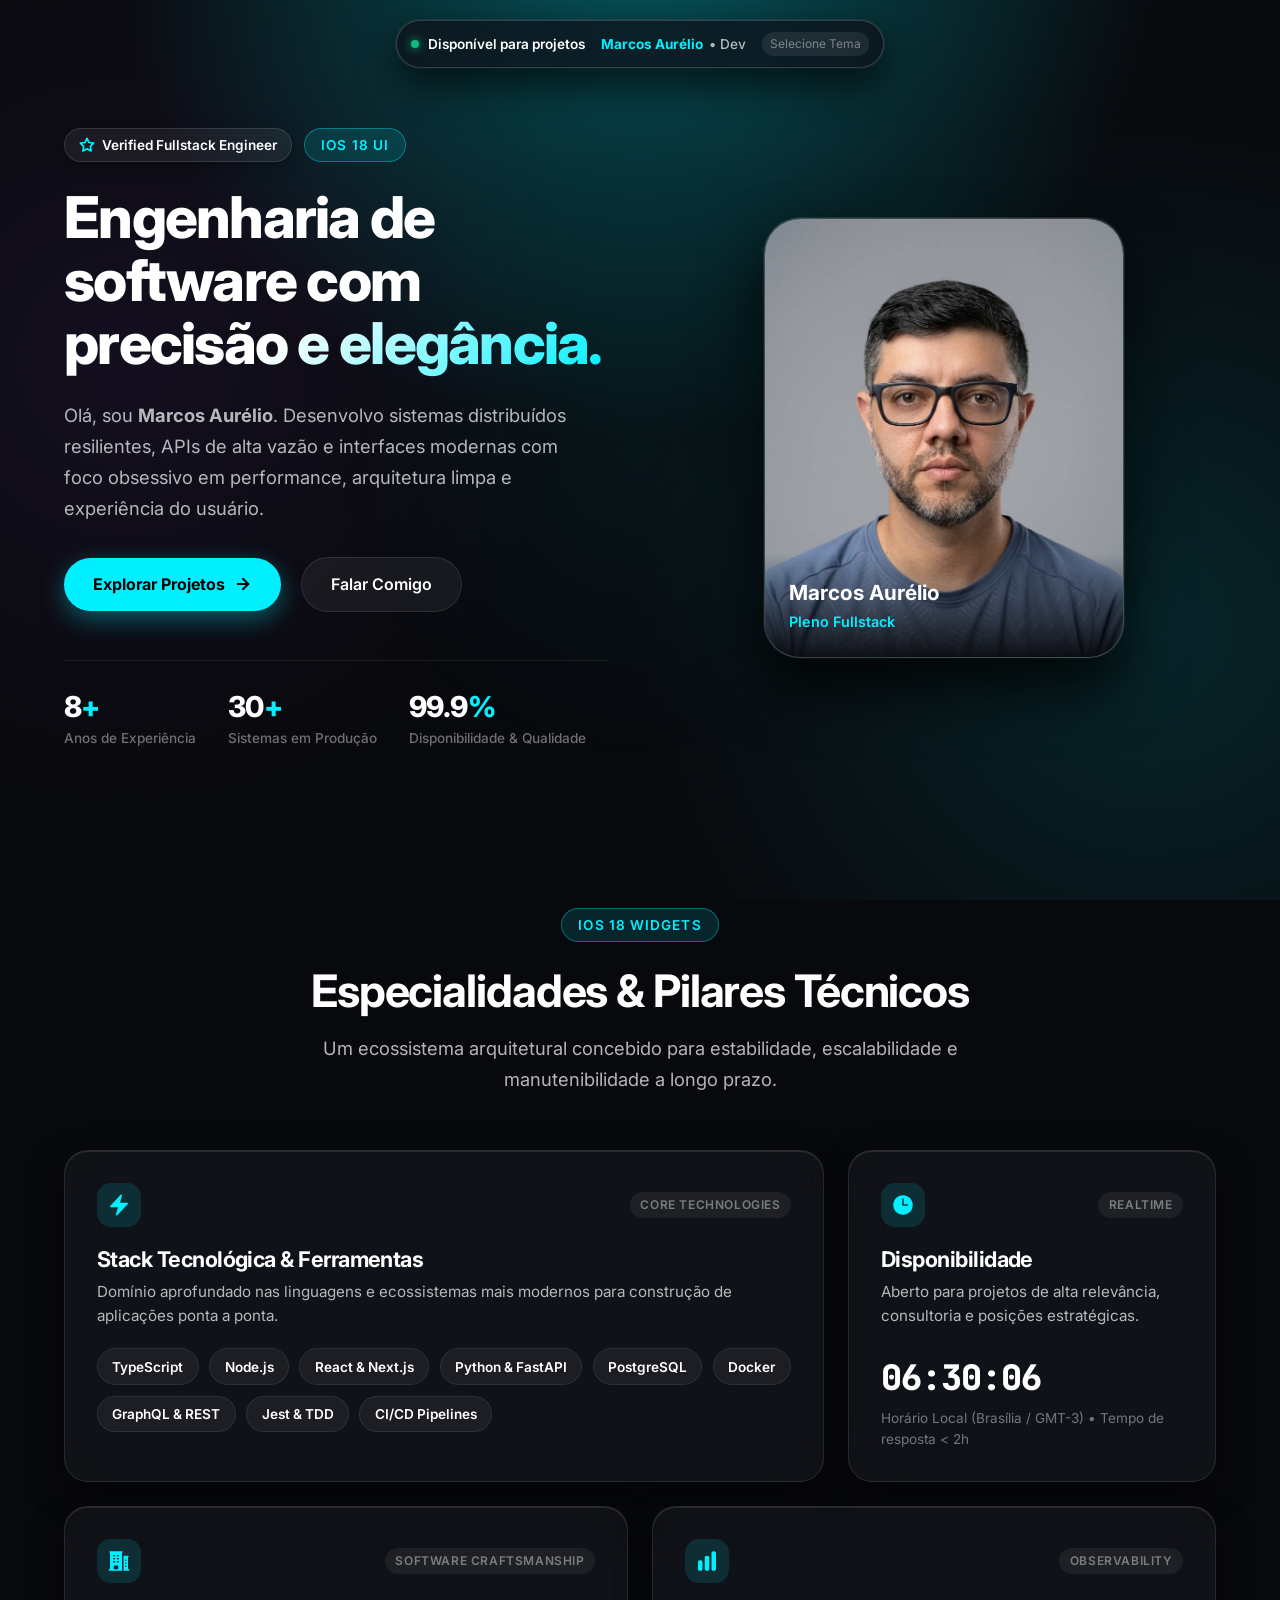
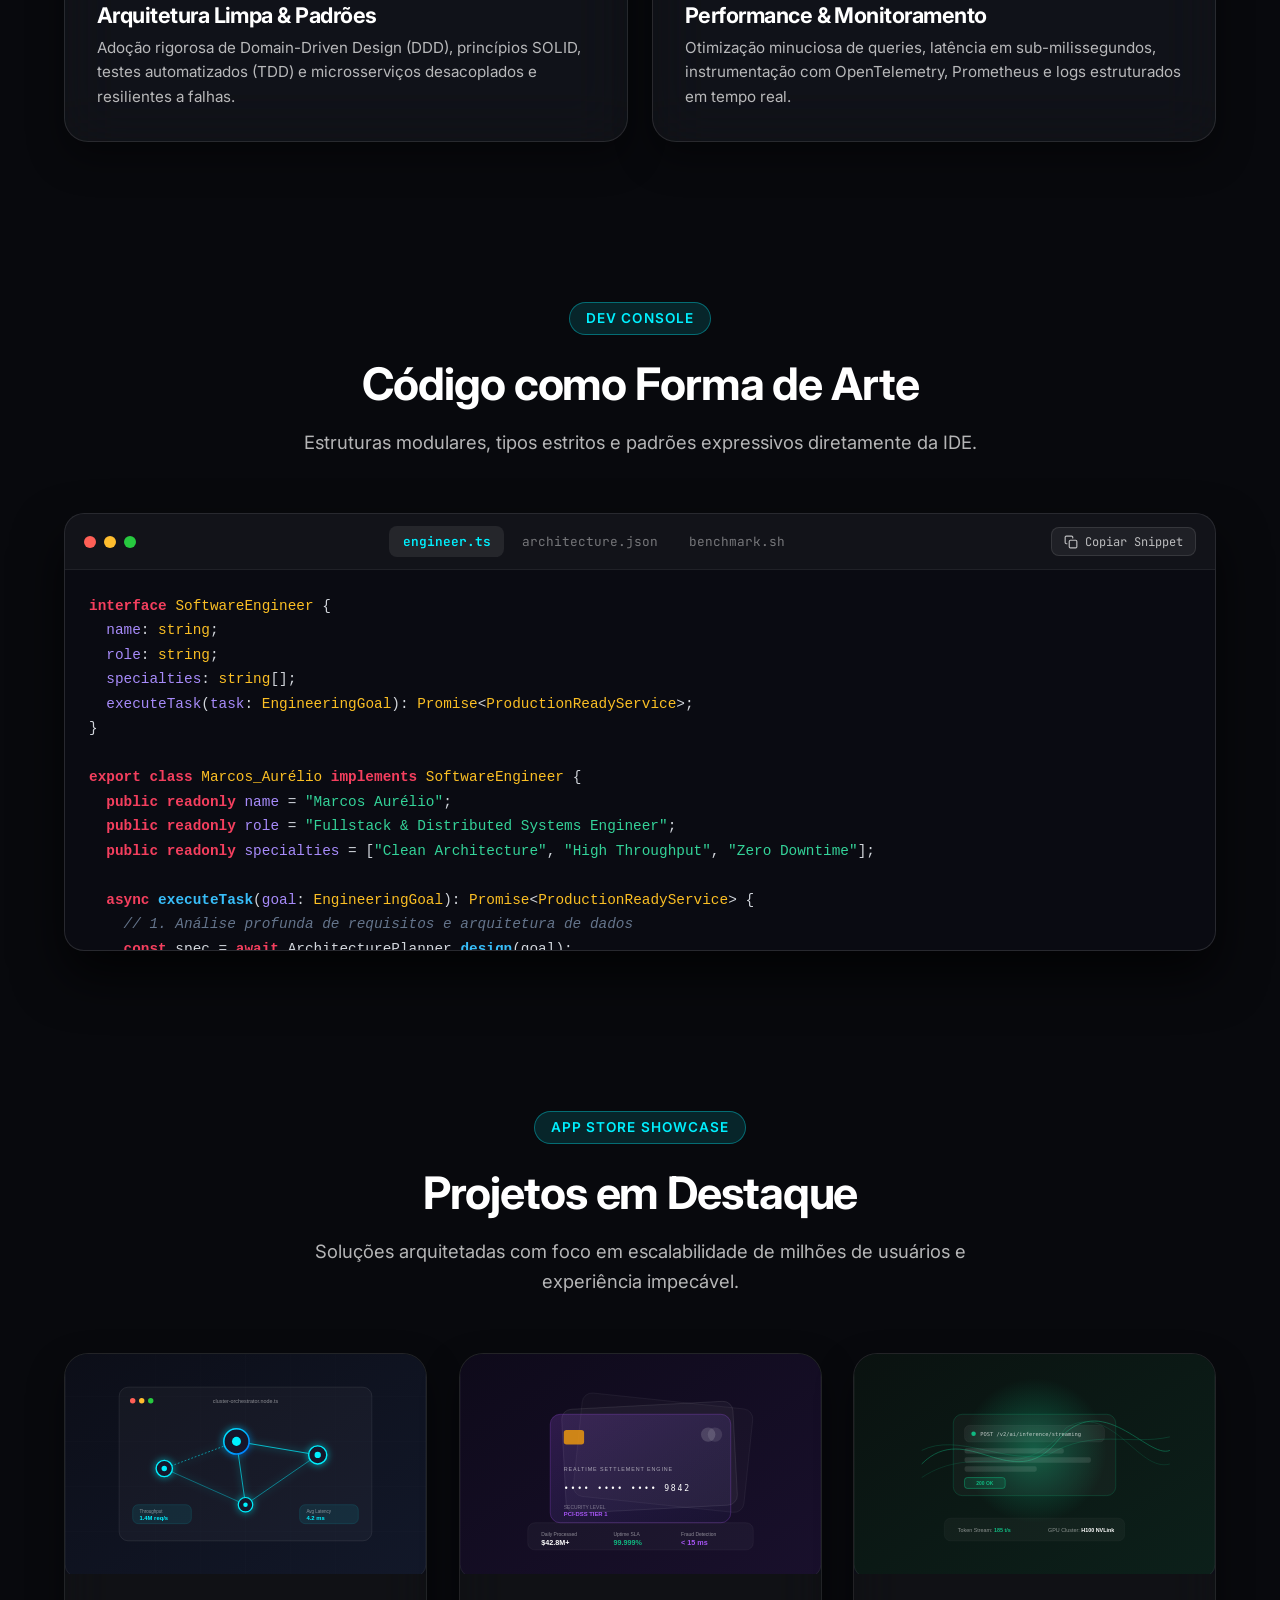
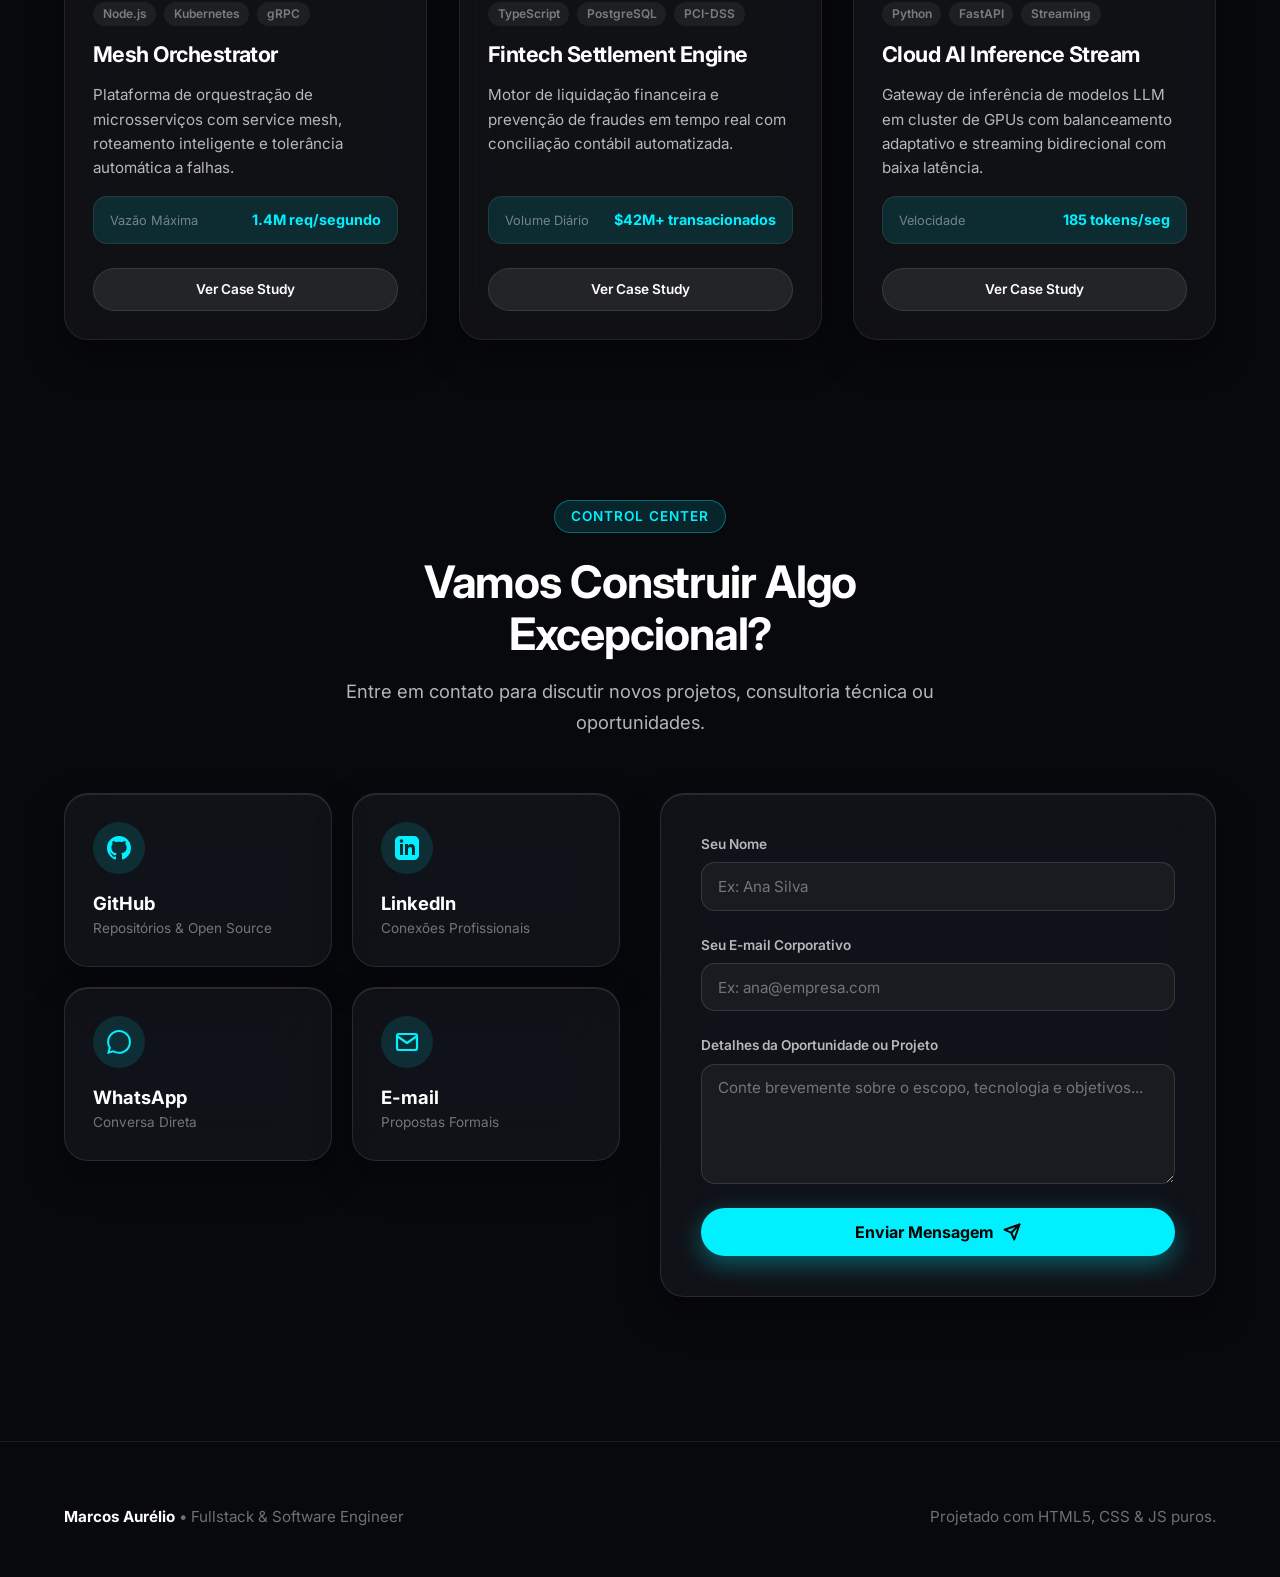
==== commit 024fe3b9: "Fix LinkedIn link format in index.html Updated LinkedIn URL to include a trailing slash." ====
--- a/index.html
+++ b/index.html
@@ -470,7 +470,7 @@
             </div>
           </a>
 
-          <a href="https://www.linkedin.com/in/marcos-aur%C3%A9lio-47b590139" target="_blank"
+          <a href="https://www.linkedin.com/in/marcos-aur%C3%A9lio-47b590139/" target="_blank"
             rel="noopener noreferrer" class="control-btn glass-surface">
             <div class="control-icon-circle">
               <svg width="24" height="24" viewBox="0 0 24 24" fill="currentColor">
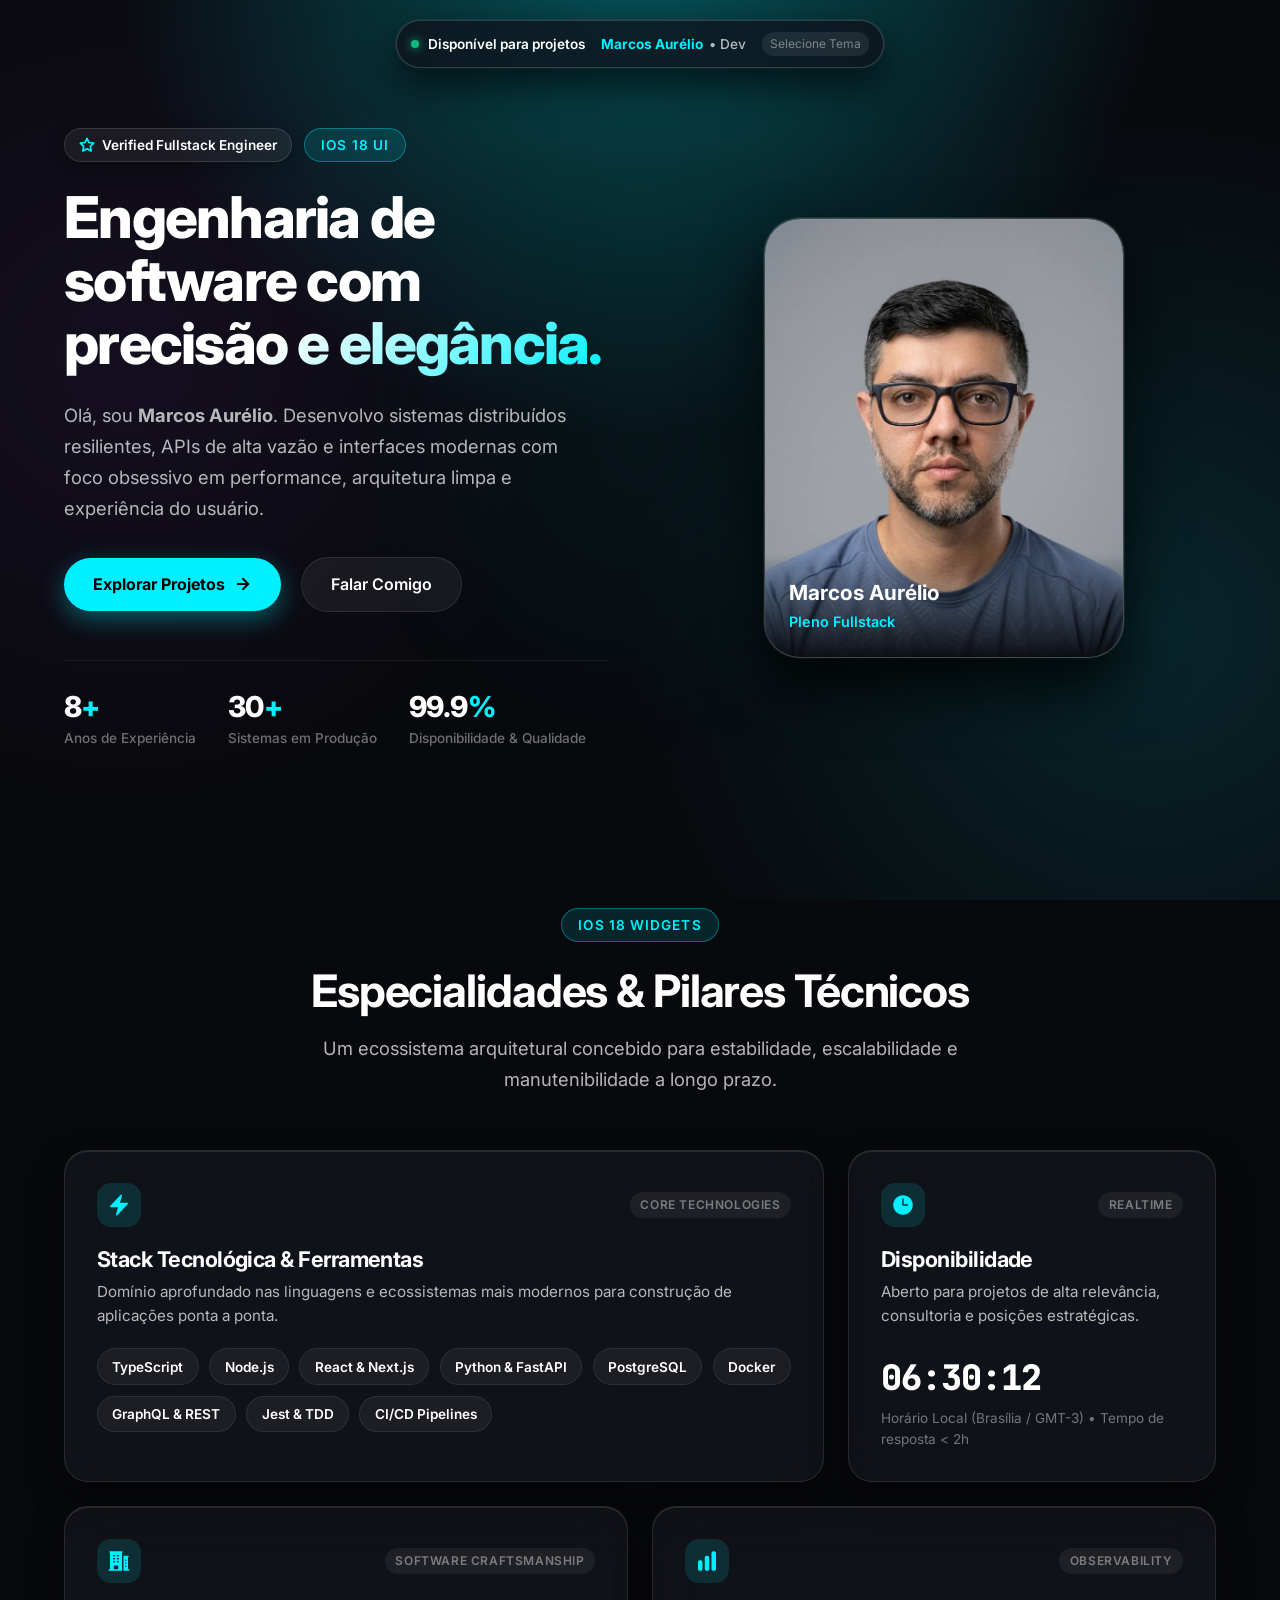
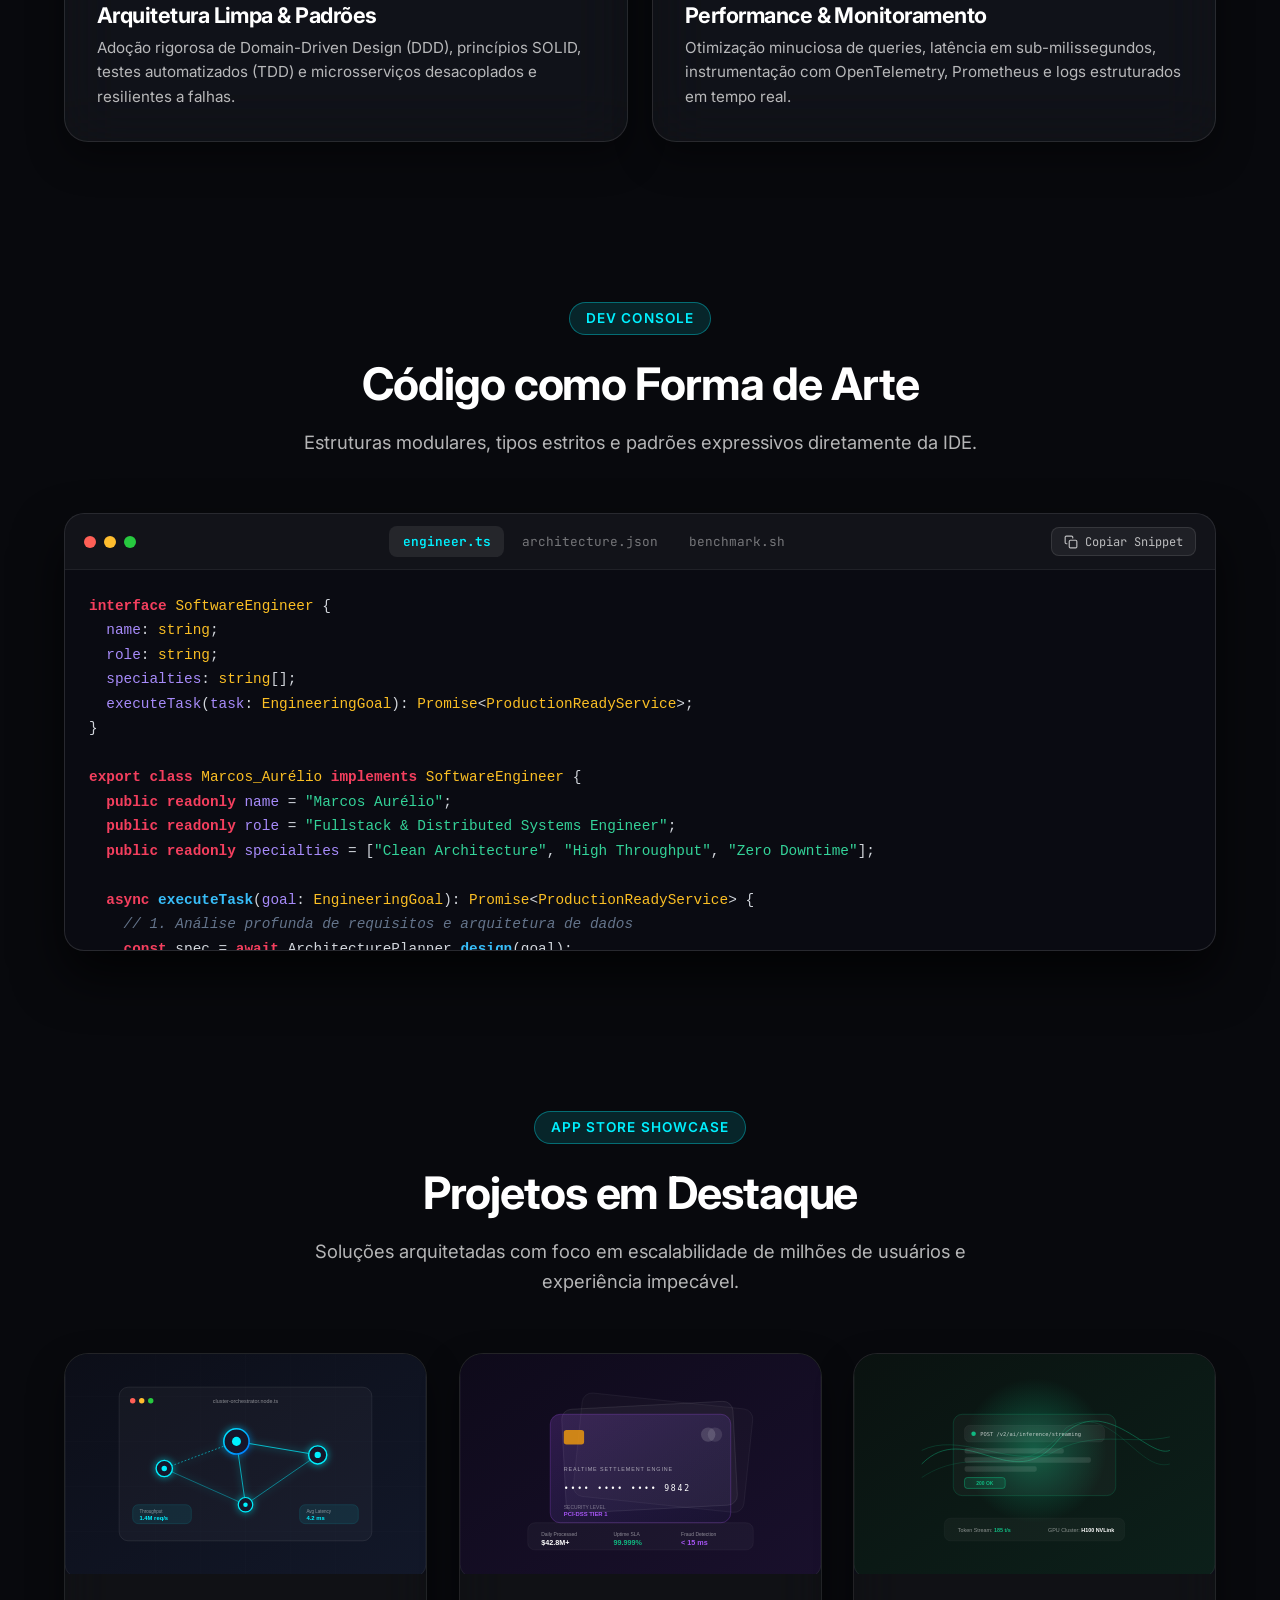
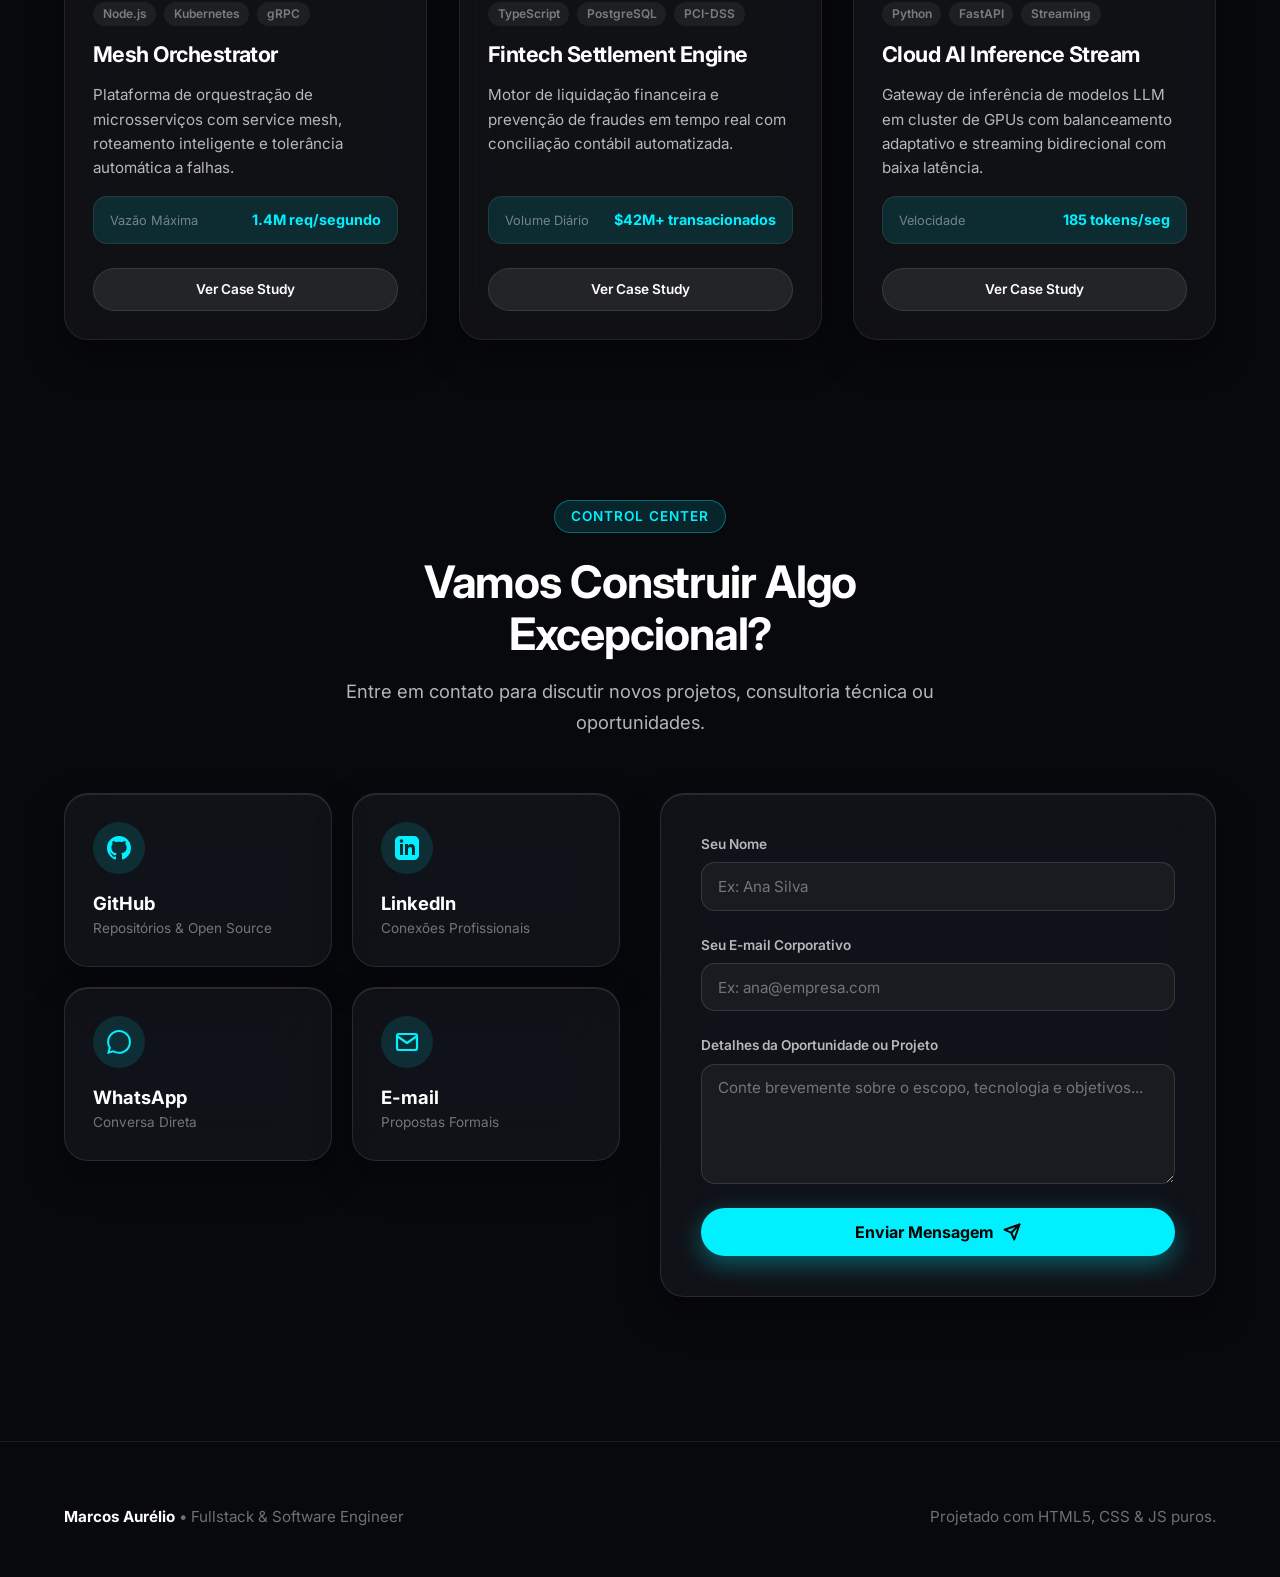
==== commit d8d7adbd: "Update color theme label and LinkedIn URL" ====
--- a/index.html
+++ b/index.html
@@ -54,7 +54,7 @@
 
         <!-- Seletor de Cor (Tint) -->
         <div class="tint-picker">
-          <div class="tint-label">Escolha o Tema de Cor (Tint)</div>
+          <div class="tint-label">Escolha um Tema</div>
           <div class="tint-options">
             <button class="tint-btn active" data-tint="cyan" title="Cyber Cyan" aria-label="Tint Cyan"></button>
             <button class="tint-btn" data-tint="violet" title="Electric Violet" aria-label="Tint Violet"></button>
@@ -470,7 +470,7 @@
             </div>
           </a>
 
-          <a href="https://www.linkedin.com/in/marcos-aur%C3%A9lio-47b590139/" target="_blank"
+          <a href="https://www.linkedin.com/in/marcos-alves-47b590139" target="_blank"
             rel="noopener noreferrer" class="control-btn glass-surface">
             <div class="control-icon-circle">
               <svg width="24" height="24" viewBox="0 0 24 24" fill="currentColor">
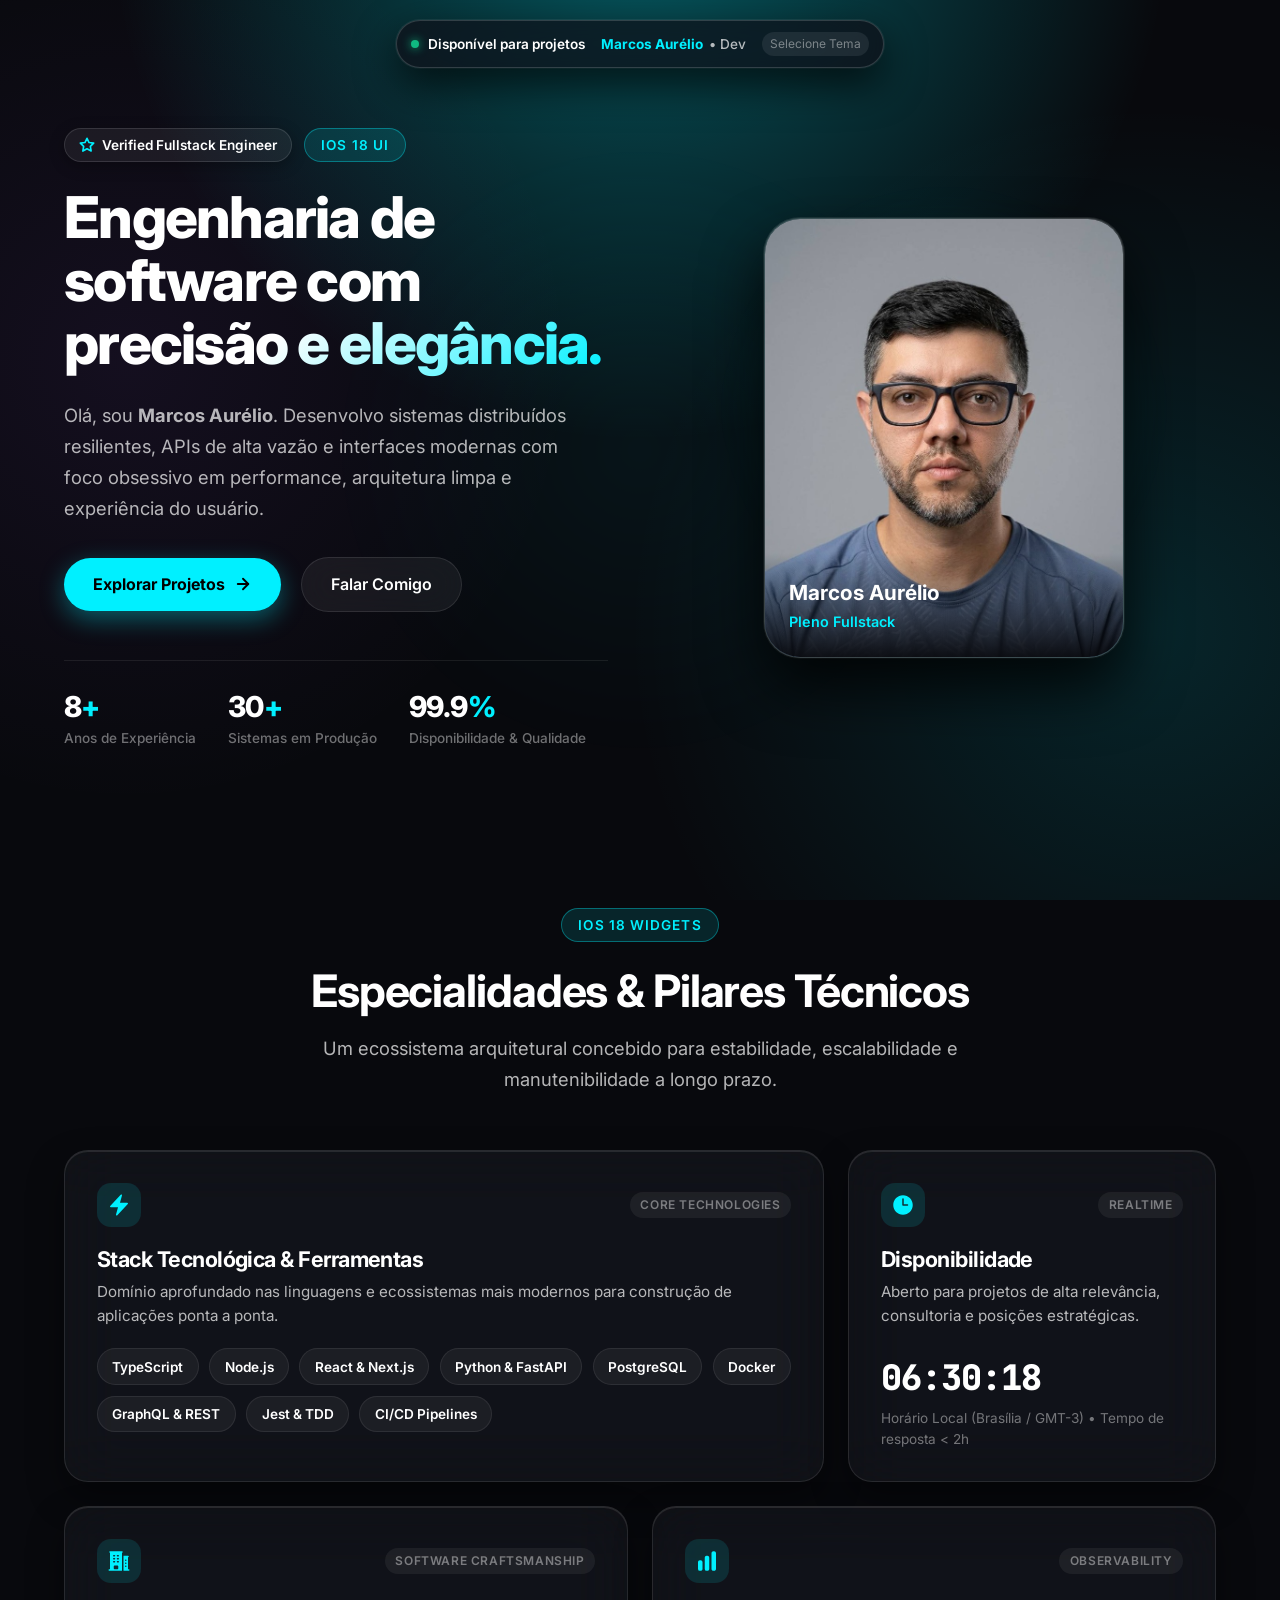
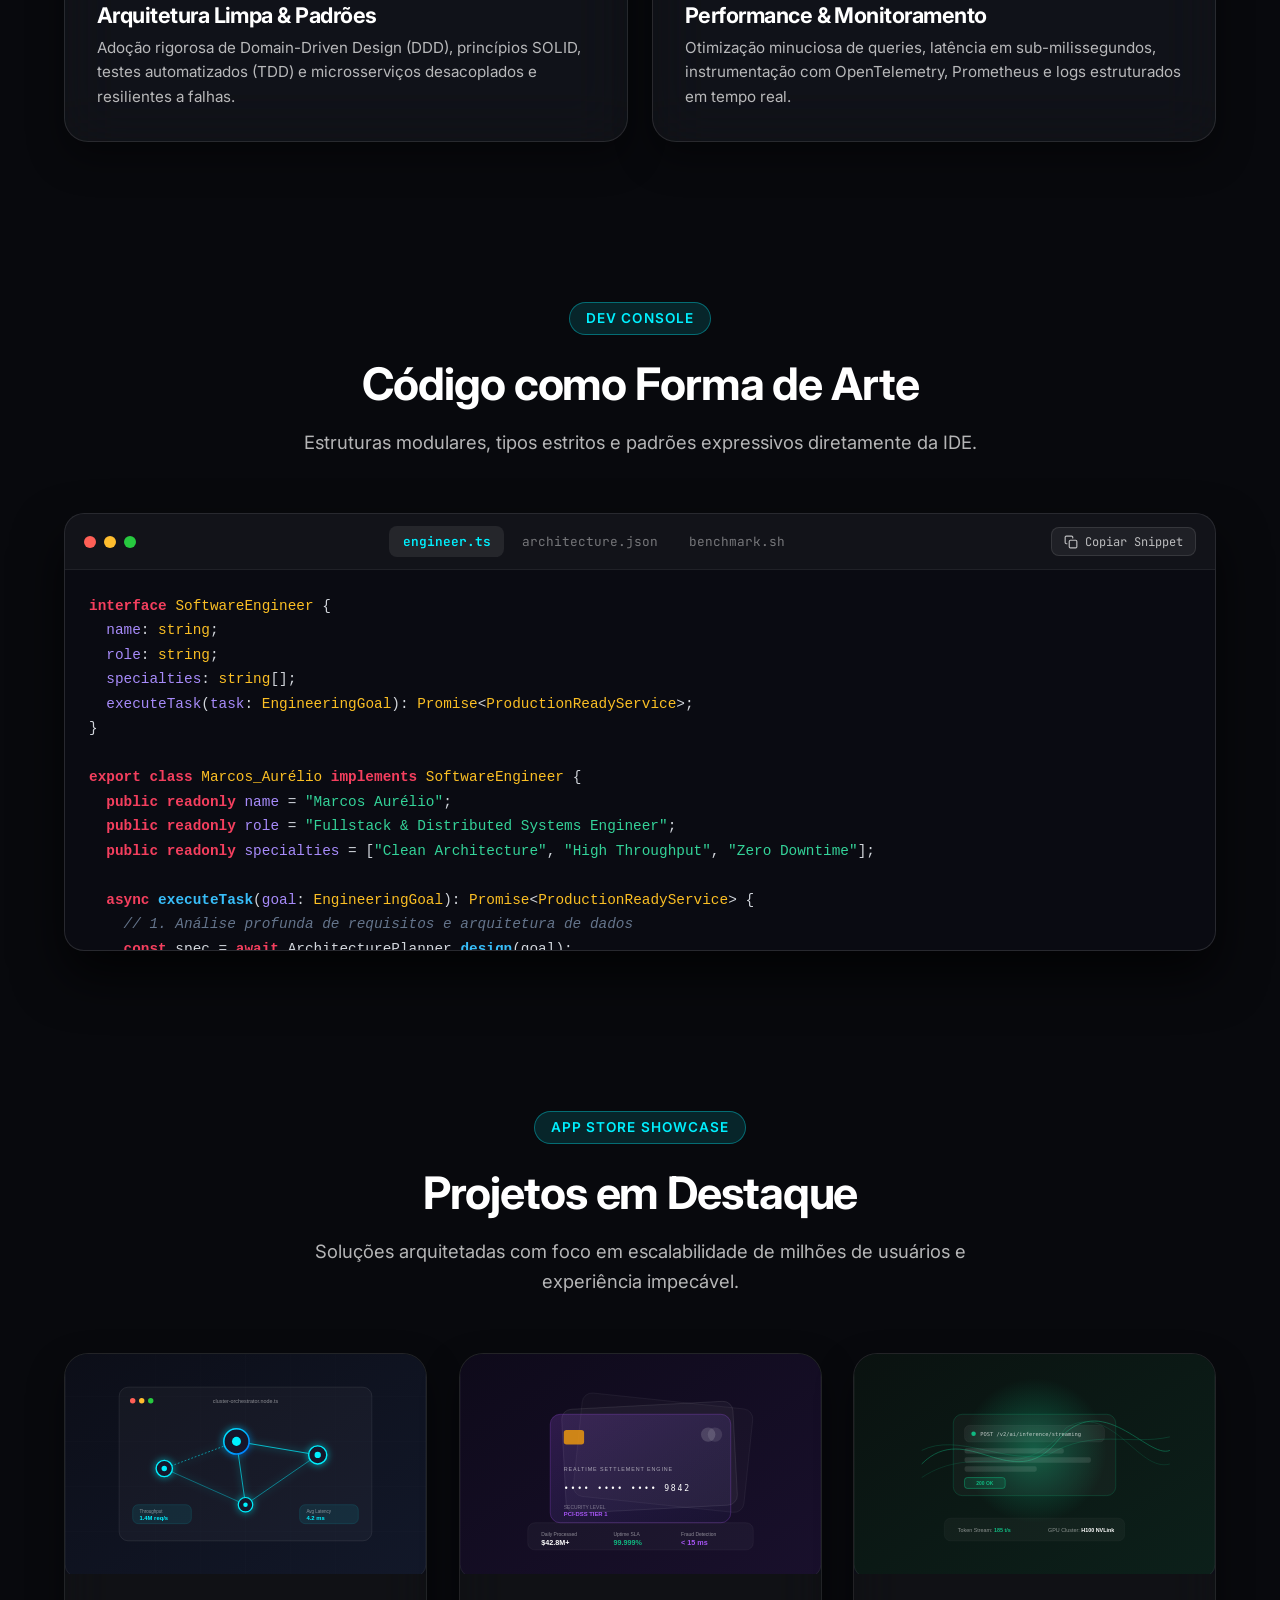
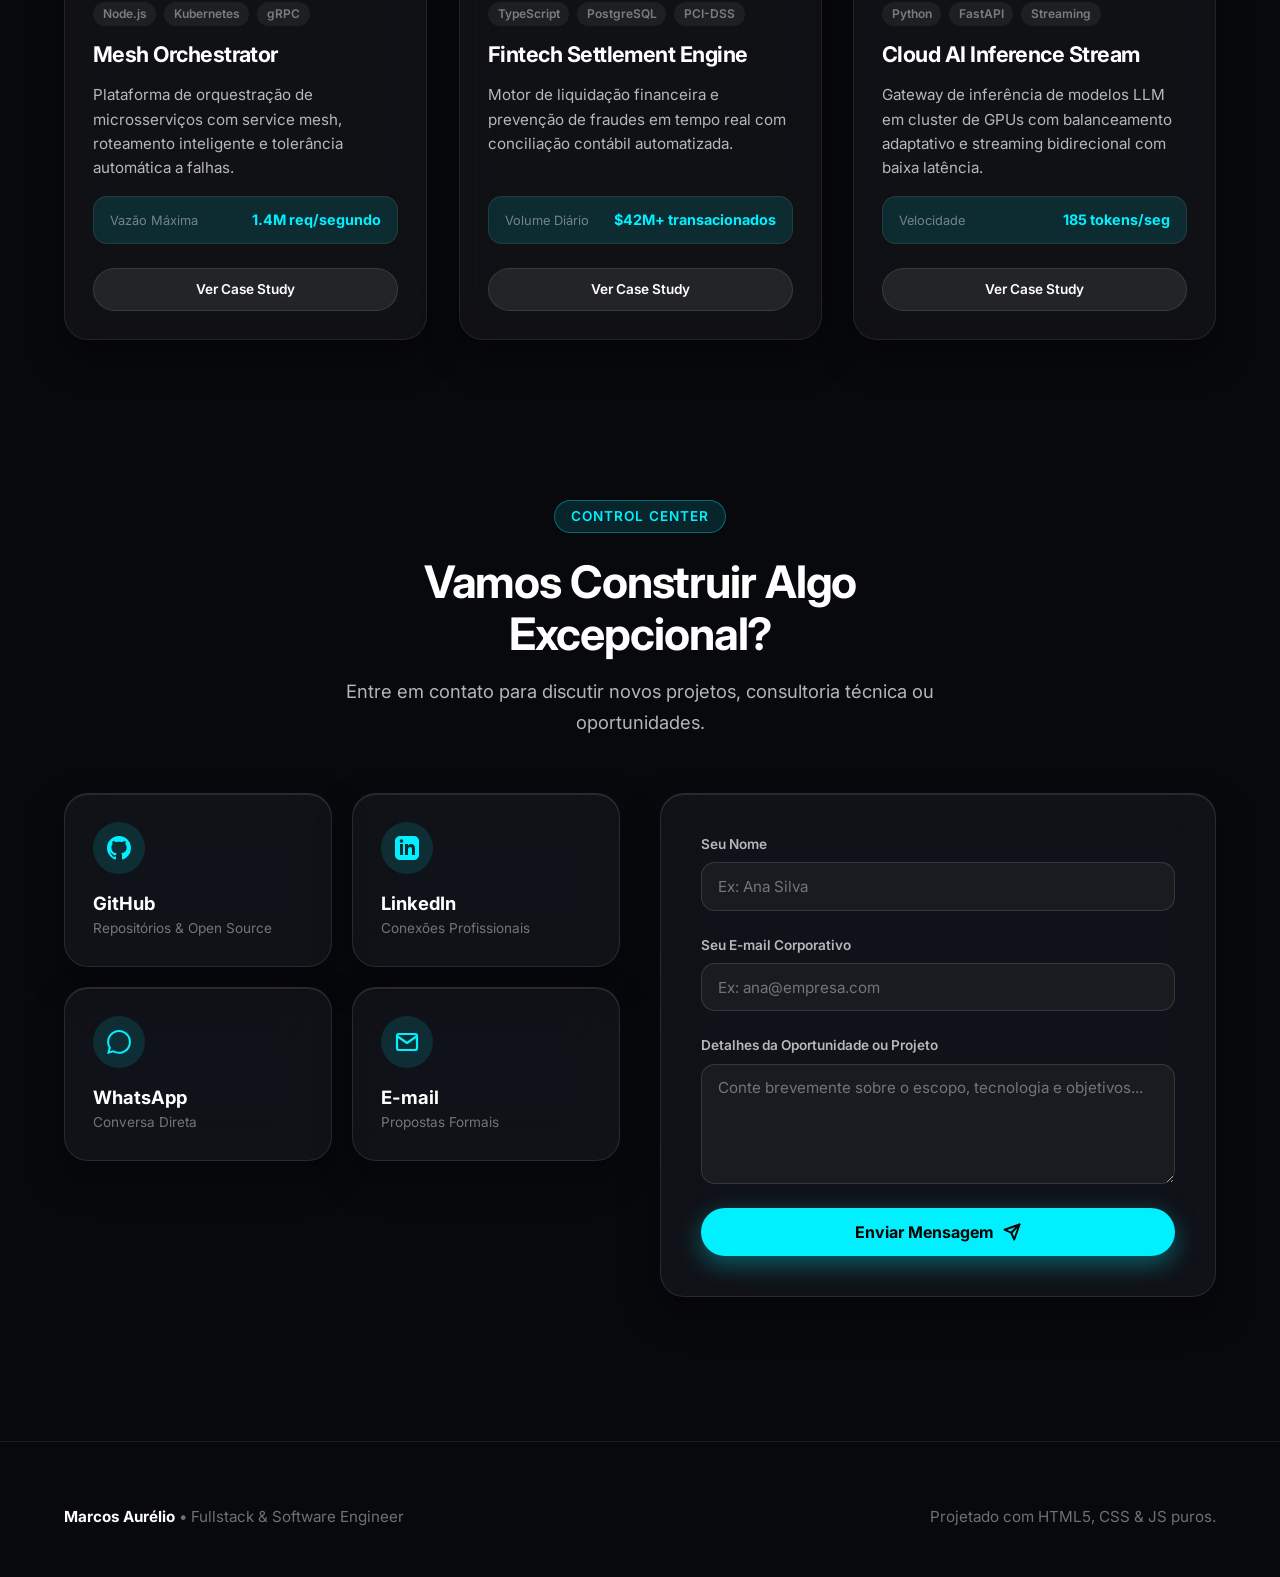
==== commit aaa763f7: "Update LinkedIn link in index.html" ====
--- a/index.html
+++ b/index.html
@@ -470,7 +470,7 @@
             </div>
           </a>
 
-          <a href="https://www.linkedin.com/in/marcos-alves-47b590139" target="_blank"
+          <a href="www.linkedin.com/in/marcos-aureliodev" target="_blank"
             rel="noopener noreferrer" class="control-btn glass-surface">
             <div class="control-icon-circle">
               <svg width="24" height="24" viewBox="0 0 24 24" fill="currentColor">
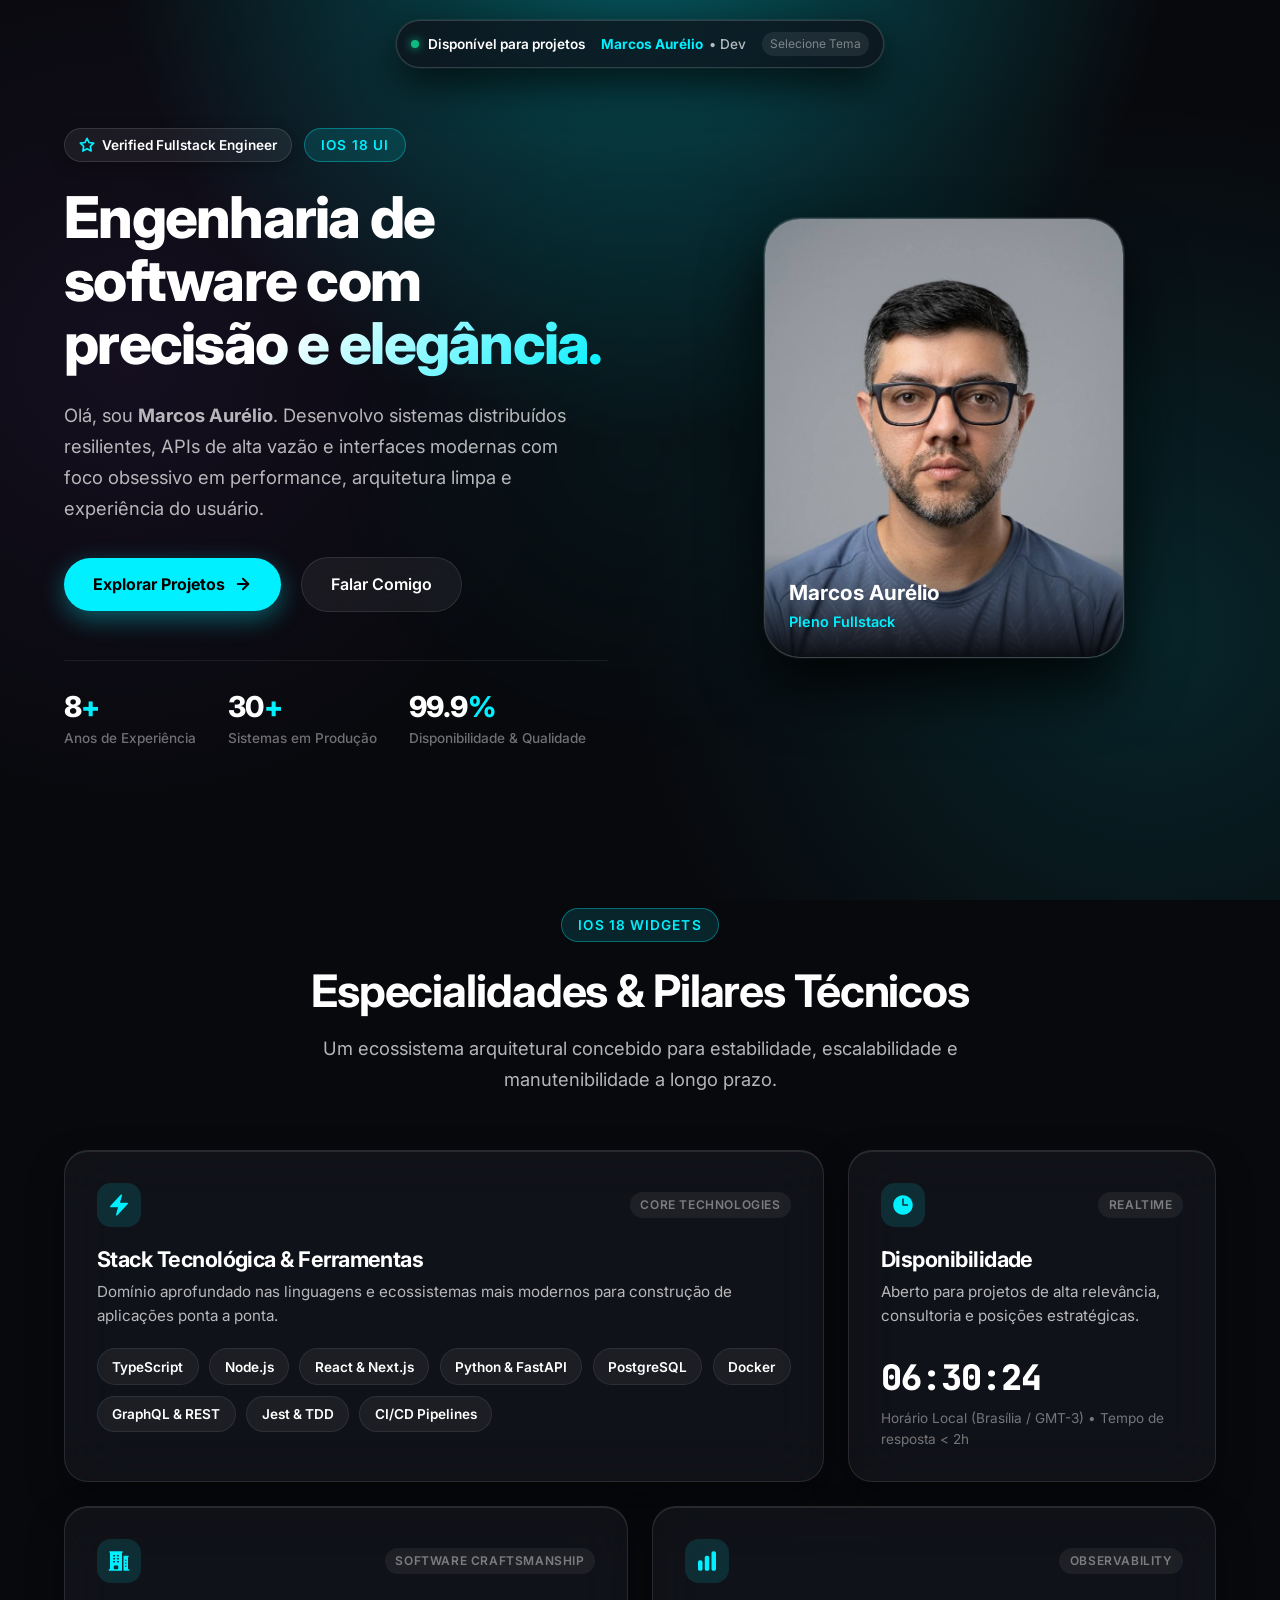
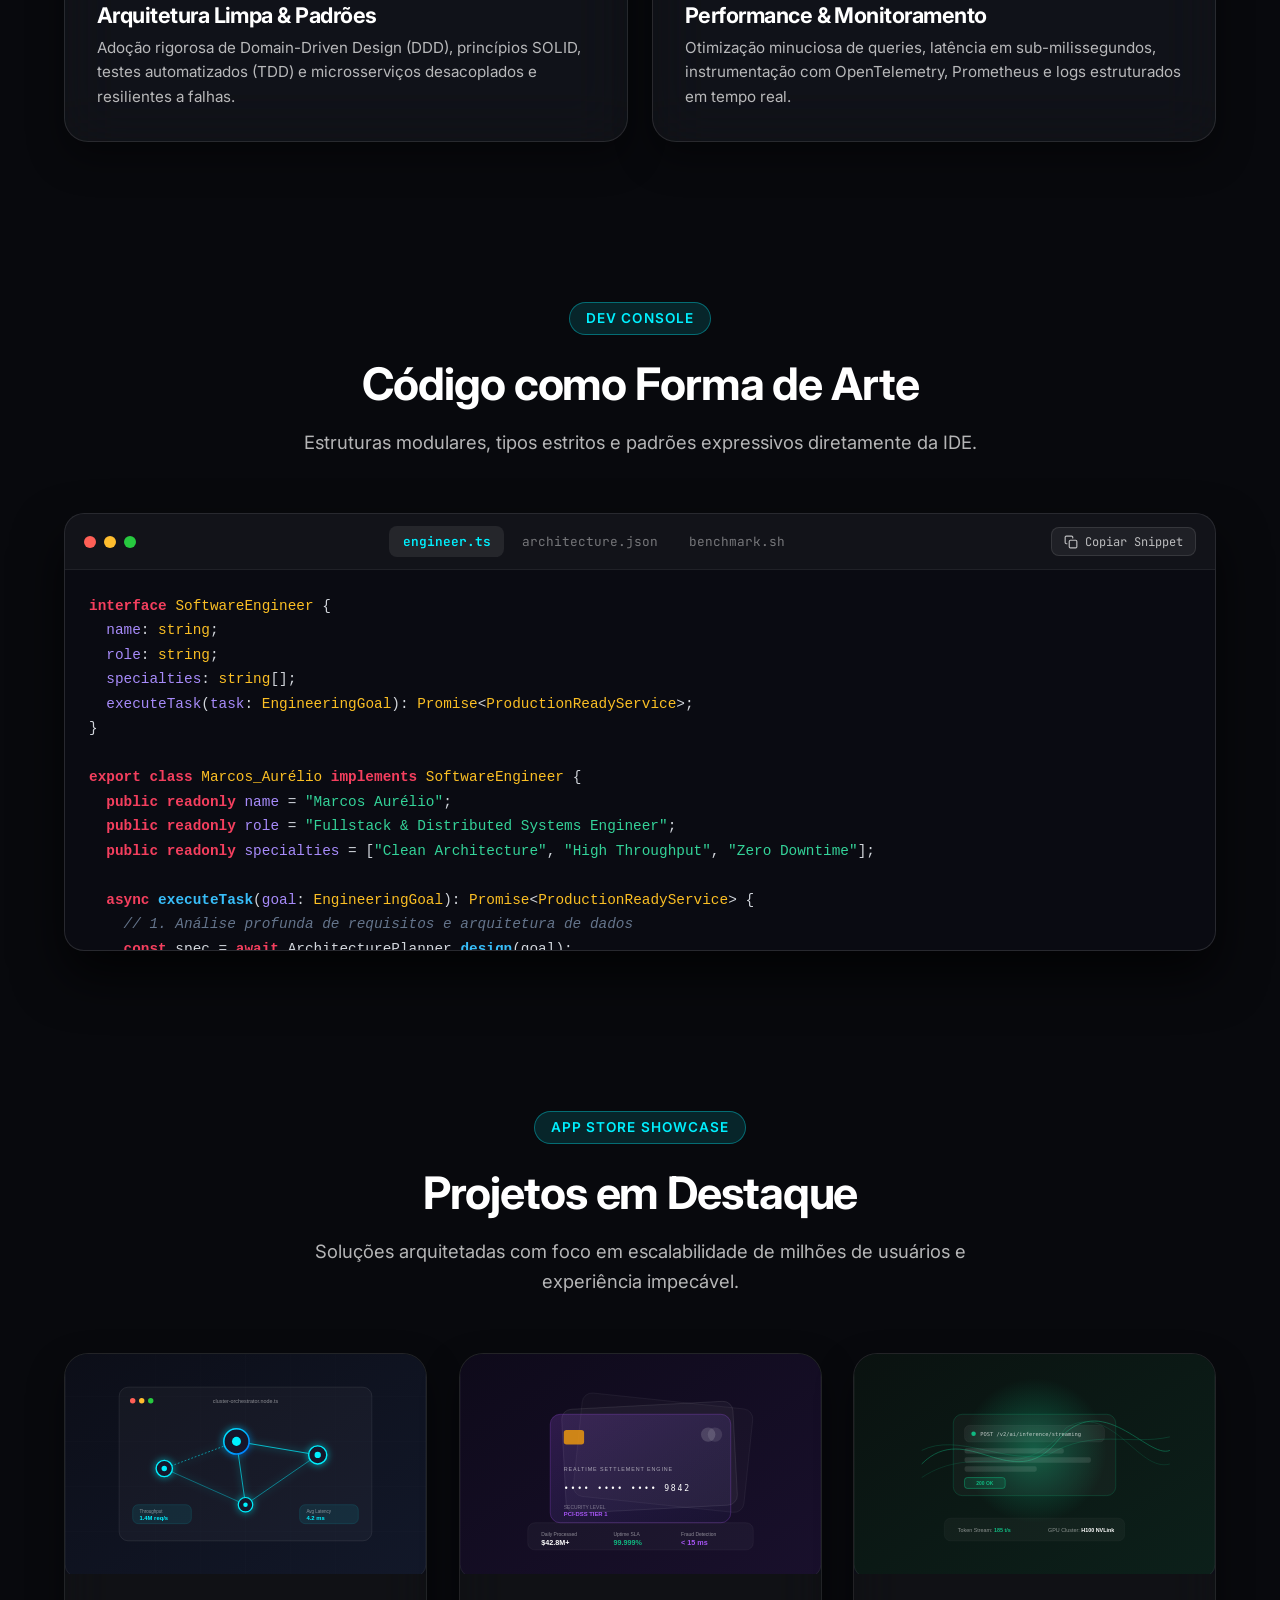
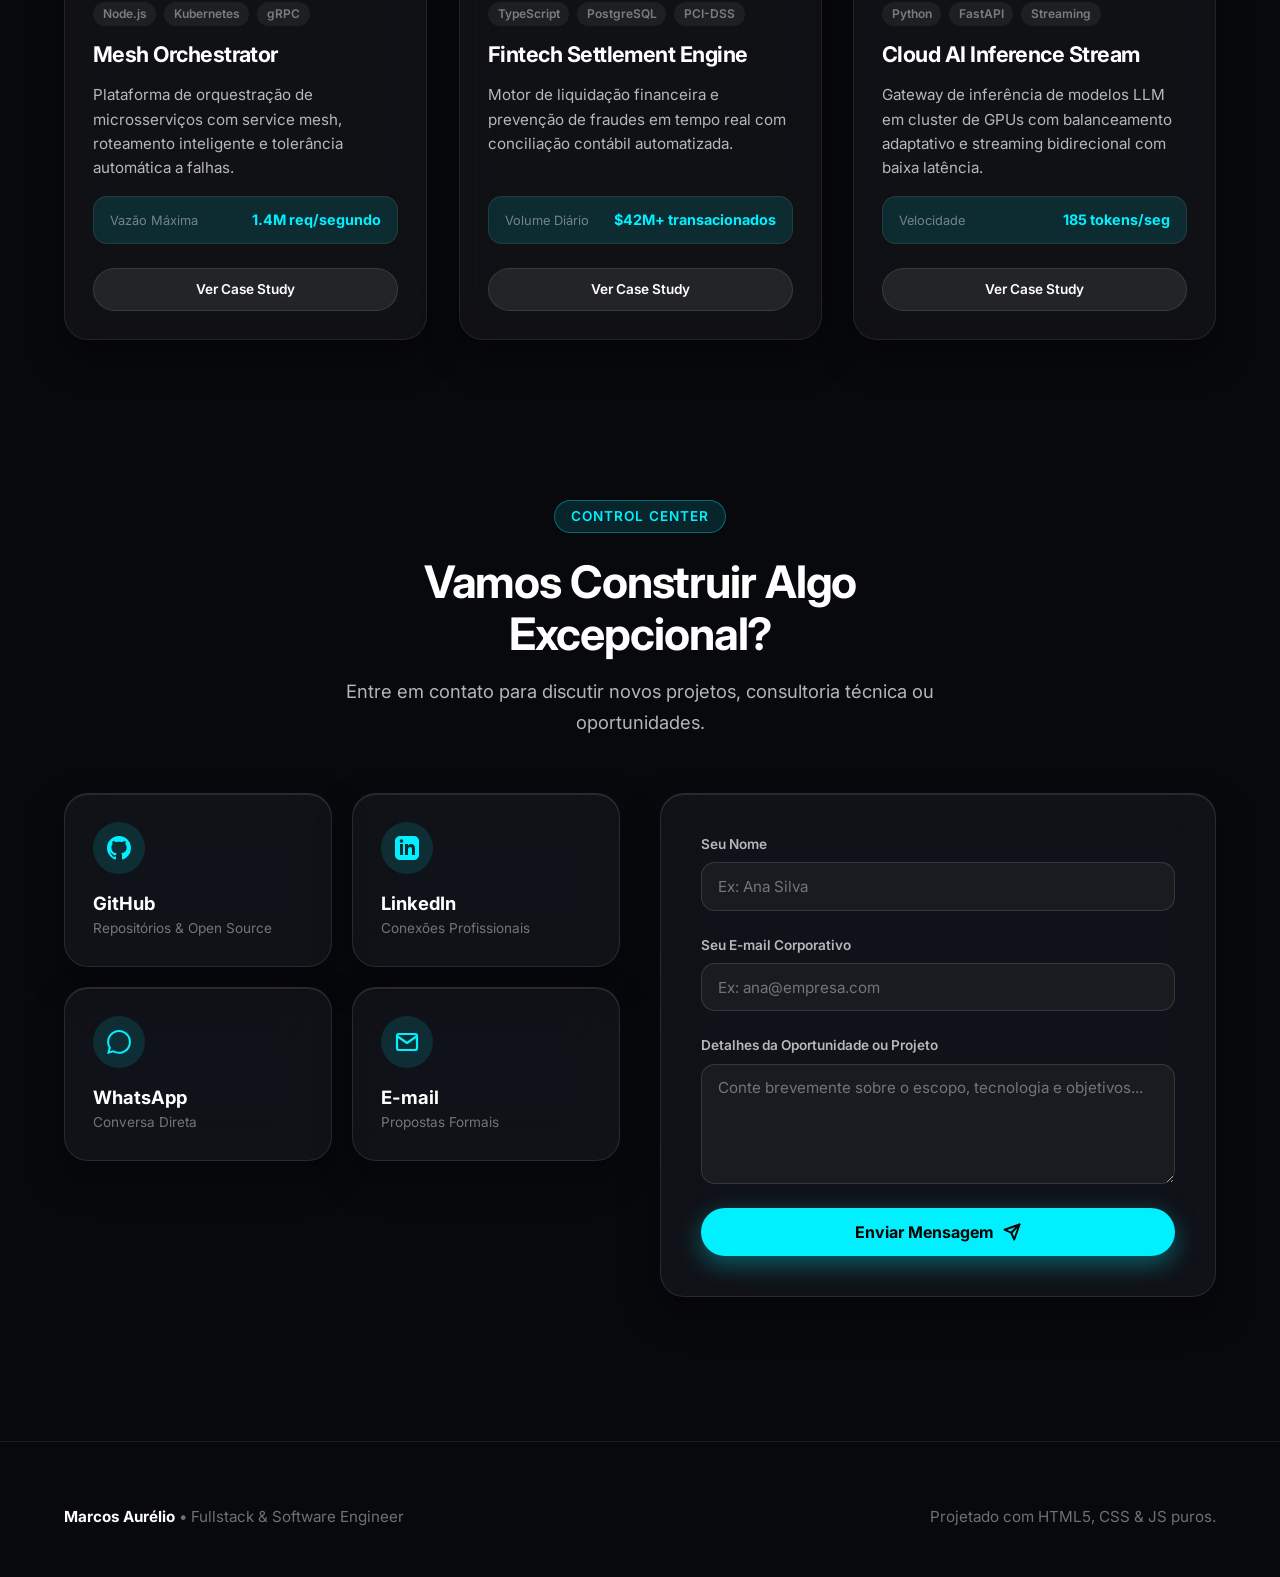
==== commit 4159ecd0: "Fix LinkedIn link in index.html" ====
--- a/index.html
+++ b/index.html
@@ -470,7 +470,7 @@
             </div>
           </a>
 
-          <a href="www.linkedin.com/in/marcos-aureliodev" target="_blank"
+          <a href="https://www.linkedin.com/in/marcos-aureliodev" target="_blank"
             rel="noopener noreferrer" class="control-btn glass-surface">
             <div class="control-icon-circle">
               <svg width="24" height="24" viewBox="0 0 24 24" fill="currentColor">
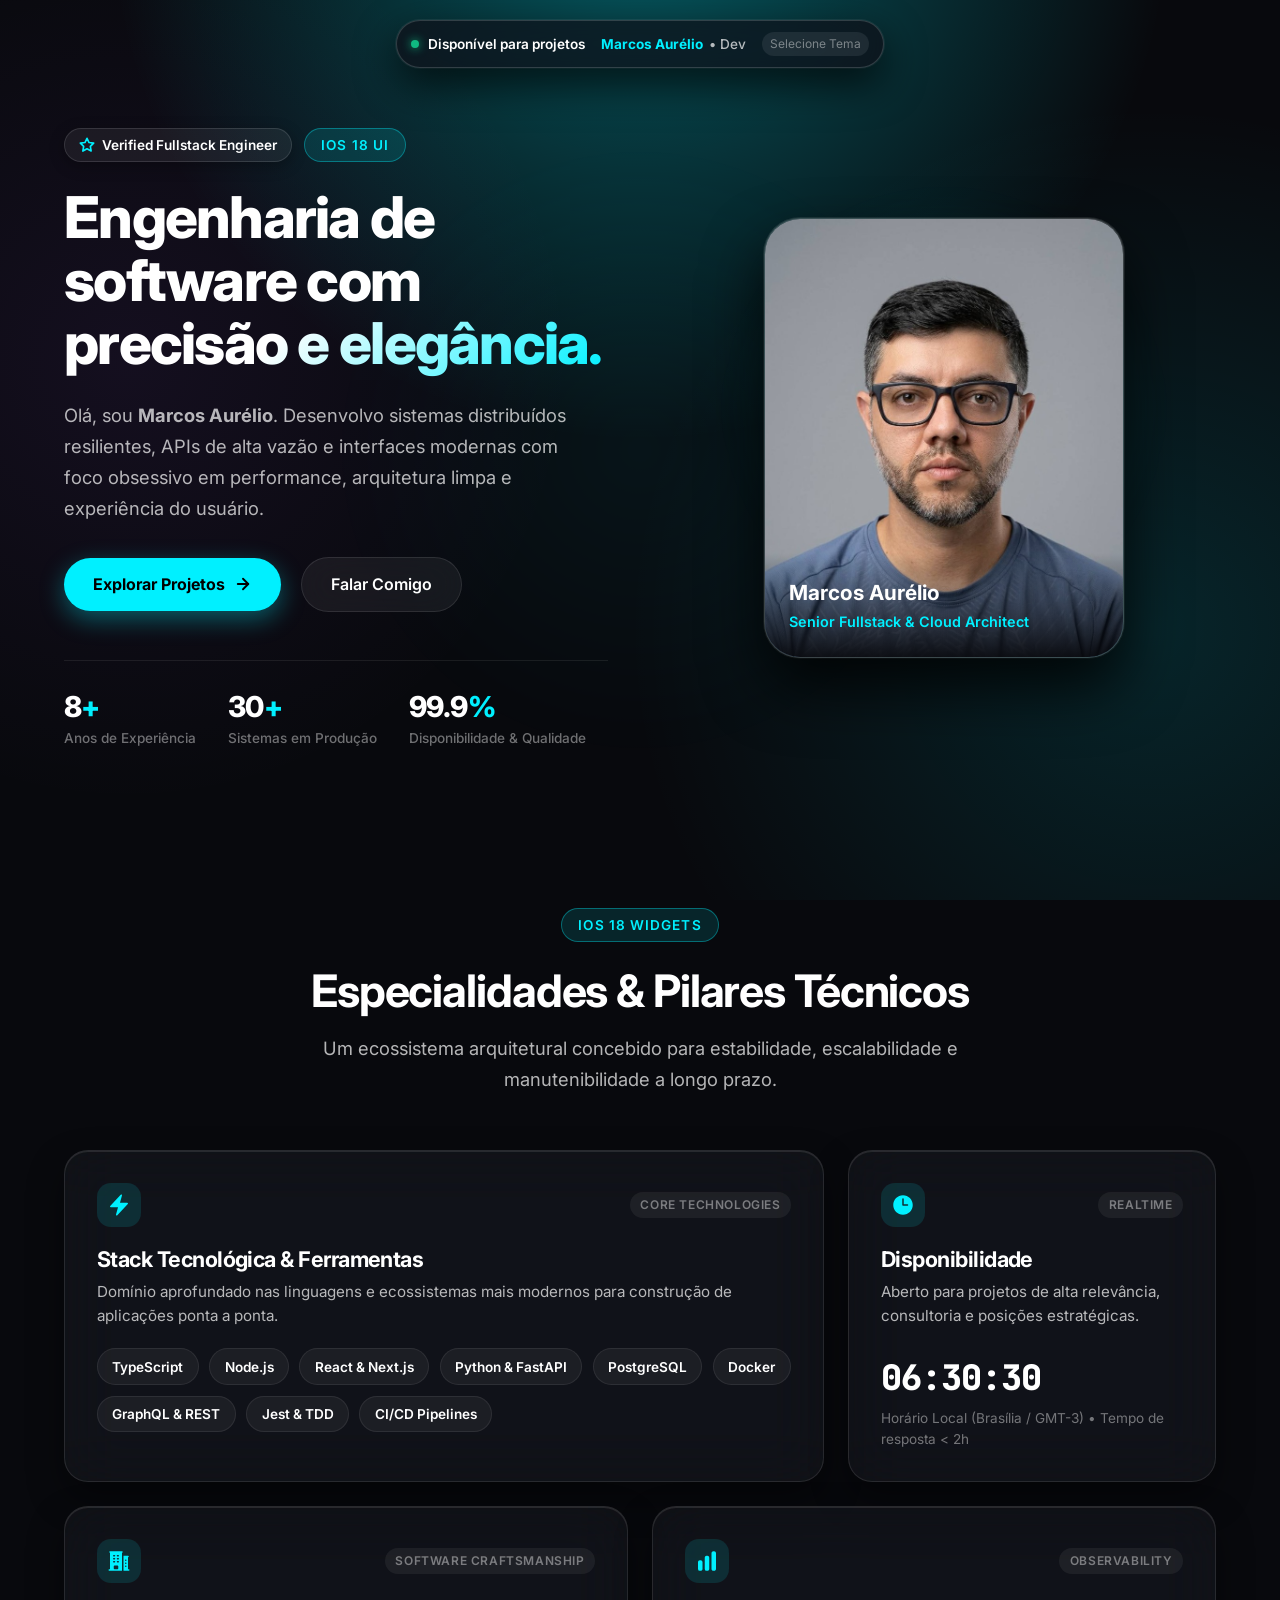
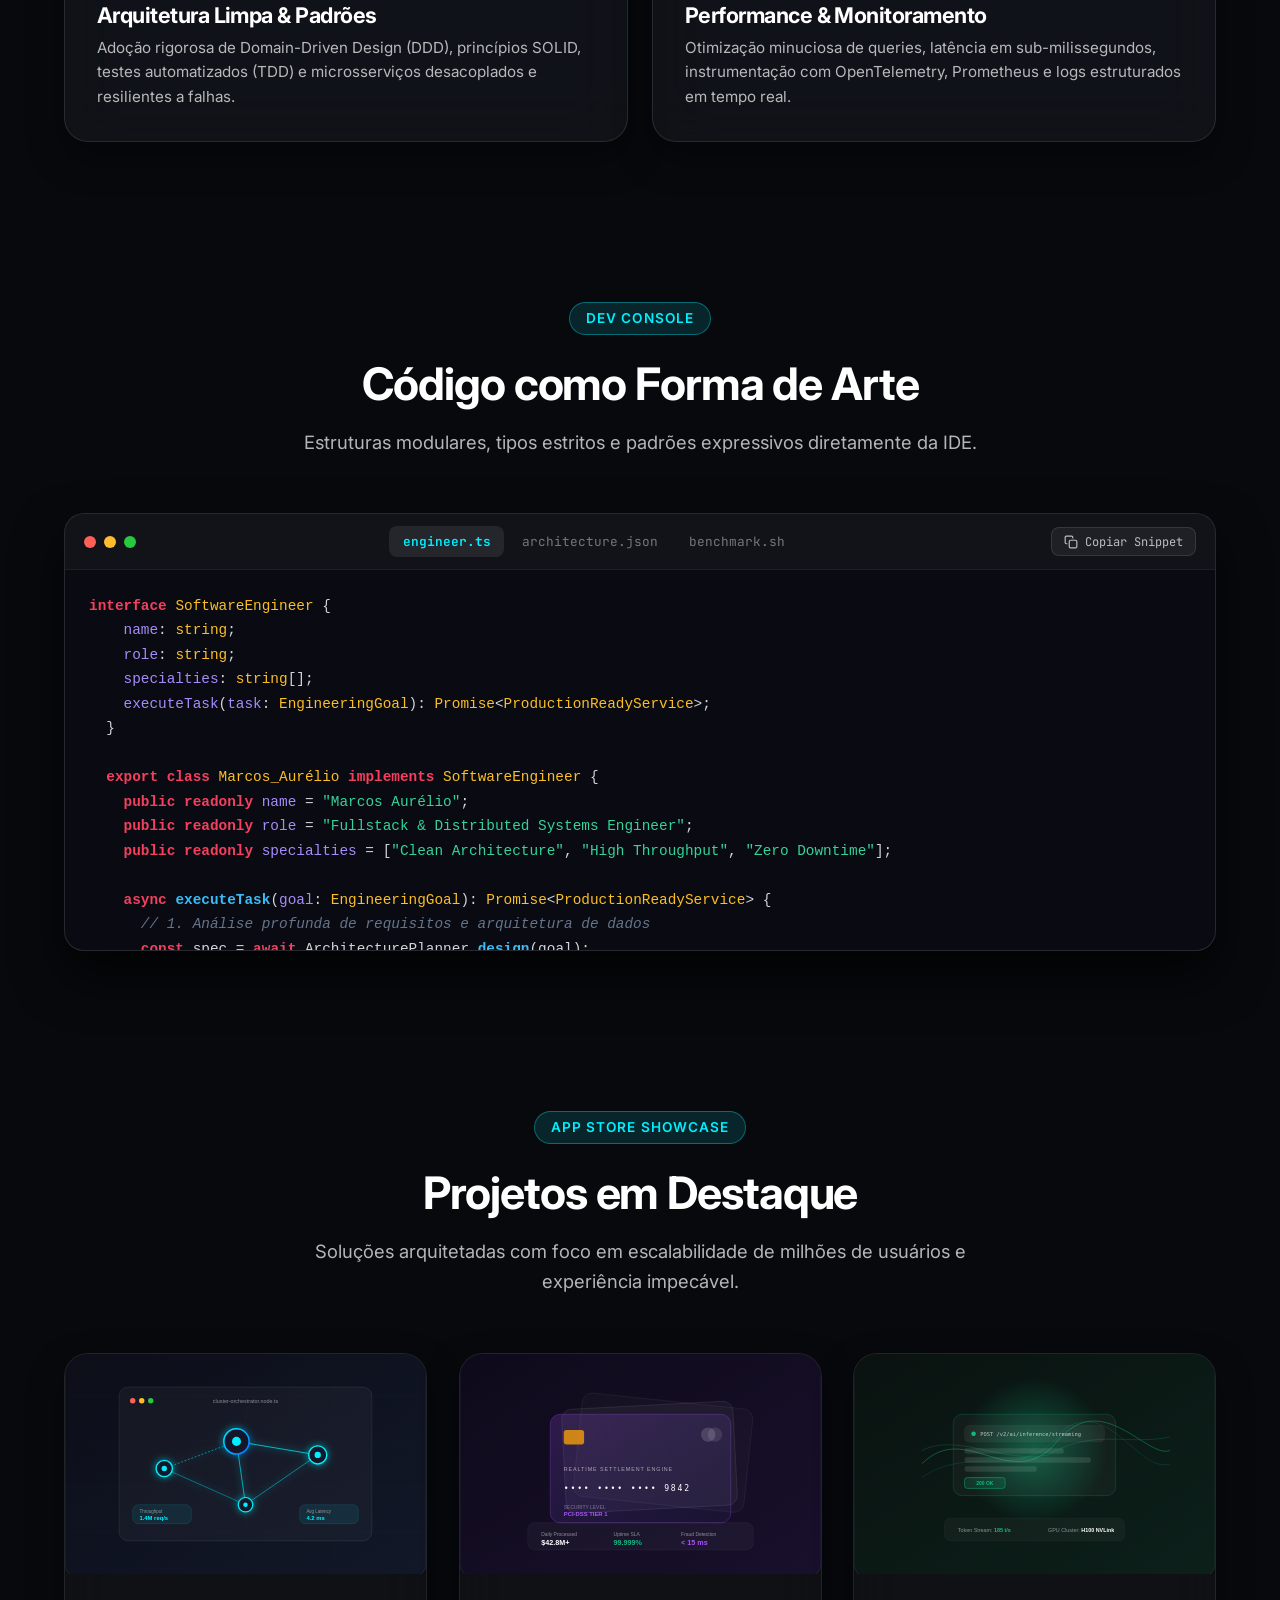
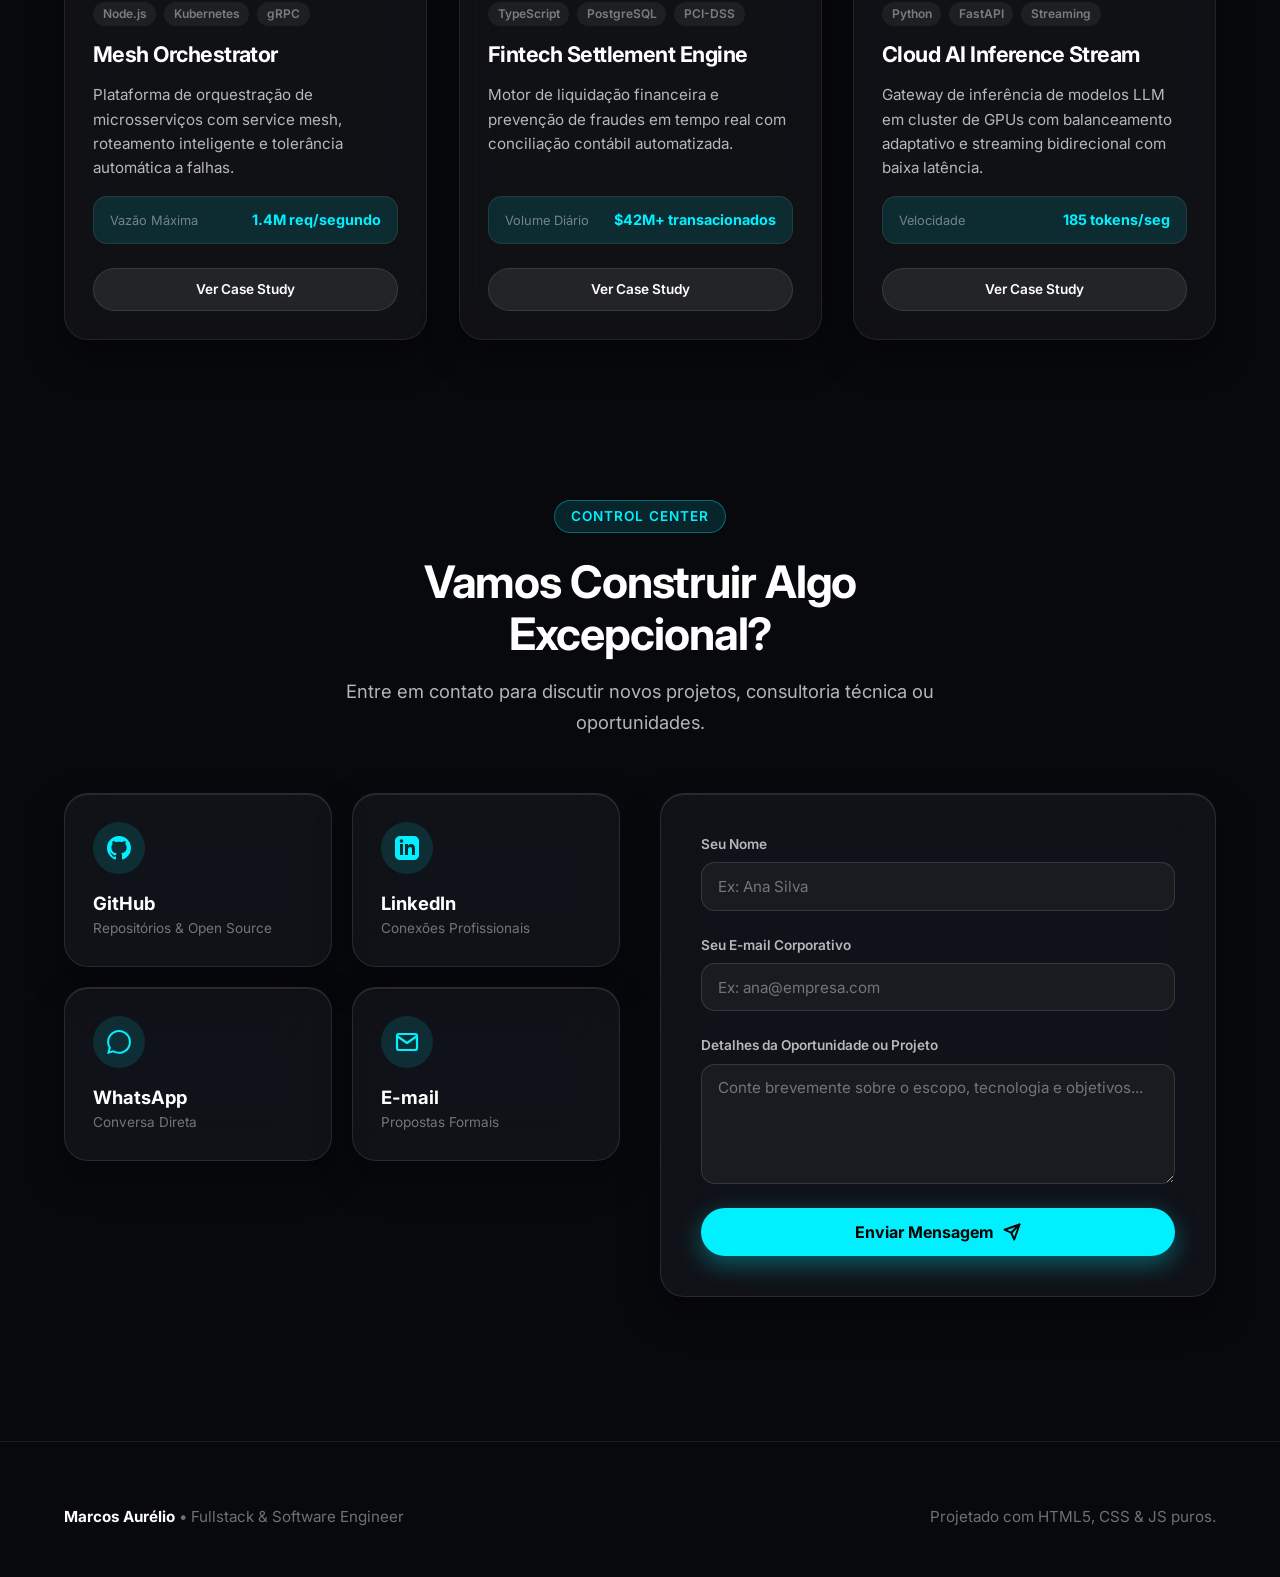
==== commit 9295e2d3: "refatoração: modularizar o index.html extraindo o cabeçalho e o rodapé para arquivos de componentes " ====
--- a/index.html
+++ b/index.html
@@ -7,7 +7,7 @@
   <title>Marcos Aurélio | Fullstack & Software Engineer</title>
   <link rel="icon" href="assets/fivicon.svg" type="image/x-icon">
   <meta name="description"
-    content="Portfólio profissional de Marcos Aurélio, Fullstack & Software Engineer especializado em arquitetura web moderna, sistemas distribuídos, microsserviços e interfaces fluidas de alto padrão.">
+    content="Portfólio profissional de Marco, Fullstack & Software Engineer especializado em arquitetura web moderna, sistemas distribuídos, microsserviços e interfaces fluidas de alto padrão.">
   <meta name="theme-color" content="#08090d">
 
   <!-- Google Fonts: Inter para tipografia refinada no estilo Apple -->
@@ -54,7 +54,7 @@
 
         <!-- Seletor de Cor (Tint) -->
         <div class="tint-picker">
-          <div class="tint-label">Escolha um Tema</div>
+          <div class="tint-label">Escolha o Tema de Cor (Tint)</div>
           <div class="tint-options">
             <button class="tint-btn active" data-tint="cyan" title="Cyber Cyan" aria-label="Tint Cyan"></button>
             <button class="tint-btn" data-tint="violet" title="Electric Violet" aria-label="Tint Violet"></button>
@@ -77,476 +77,478 @@
     </nav>
   </header>
 
-  <!-- Seção Principal (Hero) -->
-  <section id="hero" class="hero-section">
-    <div class="container">
-      <div class="hero-grid">
-
-        <!-- Esquerda: Texto & Apresentação -->
-        <div class="hero-content">
-          <div class="hero-badge-wrap">
-            <div class="hero-verified-badge">
-              <svg viewBox="0 0 24 24" fill="none" stroke="currentColor" stroke-width="2.5" stroke-linecap="round"
-                stroke-linejoin="round">
-                <path d="M12 2l3.09 6.26L22 9.27l-5 4.87 1.18 6.88L12 17.77l-6.18 3.25L7 14.14 2 9.27l6.91-1.01L12 2z">
-                </path>
-              </svg>
-              <span>Verified Fullstack Engineer</span>
-            </div>
-            <span class="section-tag">iOS 18 UI</span>
-          </div>
-
-          <h1 class="hero-title">
-            Engenharia de software com <span class="text-gradient">precisão e elegância.</span>
-          </h1>
-
-          <p class="hero-subtitle">
-            Olá, sou <strong>Marcos Aurélio</strong>. Desenvolvo sistemas distribuídos resilientes, APIs de alta vazão e
-            interfaces modernas com foco obsessivo em performance, arquitetura limpa e experiência do usuário.
-          </p>
-
-          <div class="hero-actions">
-            <a href="#projects" class="btn-apple-primary">
-              <span>Explorar Projetos</span>
+  <main>
+    <!-- Seção Principal (Hero) -->
+    <section id="hero" class="hero-section">
+      <div class="container">
+        <div class="hero-grid">
+  
+          <!-- Esquerda: Texto & Apresentação -->
+          <div class="hero-content">
+            <div class="hero-badge-wrap">
+              <div class="hero-verified-badge">
+                <svg viewBox="0 0 24 24" fill="none" stroke="currentColor" stroke-width="2.5" stroke-linecap="round"
+                  stroke-linejoin="round">
+                  <path d="M12 2l3.09 6.26L22 9.27l-5 4.87 1.18 6.88L12 17.77l-6.18 3.25L7 14.14 2 9.27l6.91-1.01L12 2z">
+                  </path>
+                </svg>
+                <span>Verified Fullstack Engineer</span>
+              </div>
+              <span class="section-tag">iOS 18 UI</span>
+            </div>
+  
+            <h1 class="hero-title">
+              Engenharia de software com <span class="text-gradient">precisão e elegância.</span>
+            </h1>
+  
+            <p class="hero-subtitle">
+              Olá, sou <strong>Marcos Aurélio</strong>. Desenvolvo sistemas distribuídos resilientes, APIs de alta vazão e
+              interfaces modernas com foco obsessivo em performance, arquitetura limpa e experiência do usuário.
+            </p>
+  
+            <div class="hero-actions">
+              <a href="#projects" class="btn-apple-primary">
+                <span>Explorar Projetos</span>
+                <svg width="18" height="18" viewBox="0 0 24 24" fill="none" stroke="currentColor" stroke-width="2.5"
+                  stroke-linecap="round" stroke-linejoin="round">
+                  <line x1="5" y1="12" x2="19" y2="12"></line>
+                  <polyline points="12 5 19 12 12 19"></polyline>
+                </svg>
+              </a>
+              <a href="#contact" class="btn-apple-glass">
+                <span>Falar Comigo</span>
+              </a>
+            </div>
+  
+            <!-- Estatísticas Rápidas -->
+            <div class="hero-metrics">
+              <div class="metric-item">
+                <div class="metric-number">8<span>+</span></div>
+                <div class="metric-label">Anos de Experiência</div>
+              </div>
+              <div class="metric-item">
+                <div class="metric-number">30<span>+</span></div>
+                <div class="metric-label">Sistemas em Produção</div>
+              </div>
+              <div class="metric-item">
+                <div class="metric-number">99.9<span>%</span></div>
+                <div class="metric-label">Disponibilidade & Qualidade</div>
+              </div>
+            </div>
+          </div>
+  
+          <!-- Direita: Retrato de Perfil em Vidro Squircle -->
+          <div class="hero-visual">
+            <div class="hero-glow-back"></div>
+            <div class="hero-portrait-frame glass-surface">
+              <img src="assets/marcos-profile.jpg" alt="Foto profissional de Marco, Desenvolvedor de Software Fullstack"
+                class="hero-portrait-img">
+              <div class="hero-portrait-overlay">
+                <div class="hero-portrait-name">Marcos Aurélio</div>
+                <div class="hero-portrait-role">Senior Fullstack & Cloud Architect</div>
+              </div>
+            </div>
+          </div>
+  
+        </div>
+      </div>
+    </section>
+  
+    <!-- Grade Bento de Widgets iOS 18 -->
+    <section id="bentoWidgets" class="bento-section">
+      <div class="container">
+  
+        <div class="section-header">
+          <span class="section-tag">iOS 18 Widgets</span>
+          <h2 class="section-title">Especialidades & Pilares Técnicos</h2>
+          <p class="section-desc">Um ecossistema arquitetural concebido para estabilidade, escalabilidade e
+            manutenibilidade a longo prazo.</p>
+        </div>
+  
+        <div class="bento-grid">
+  
+          <!-- Widget 1: Hub de Stack Tecnológica (Span 8) -->
+          <div class="widget-card widget-span-8 glass-surface">
+            <div class="widget-header">
+              <div class="widget-icon-pill"> <svg xmlns="http://www.w3.org/2000/svg" viewBox="0 0 24 24"
+                  fill="currentColor" class="size-6 icon">
+                  <path fill-rule="evenodd"
+                    d="M14.615 1.595a.75.75 0 0 1 .359.852L12.982 9.75h7.268a.75.75 0 0 1 .548 1.262l-10.5 11.25a.75.75 0 0 1-1.272-.71l1.992-7.302H3.75a.75.75 0 0 1-.548-1.262l10.5-11.25a.75.75 0 0 1 .913-.143Z"
+                    clip-rule="evenodd" />
+                </svg>
+              </div>
+              <div class="widget-badge">Core Technologies</div>
+            </div>
+            <h3 class="widget-title">Stack Tecnológica & Ferramentas</h3>
+            <p class="widget-desc">Domínio aprofundado nas linguagens e ecossistemas mais modernos para construção de
+              aplicações ponta a ponta.</p>
+  
+            <div class="tech-pills-wrap">
+              <div class="tech-pill"><span>TypeScript</span></div>
+              <div class="tech-pill"><span>Node.js</span></div>
+              <div class="tech-pill"><span>React & Next.js</span></div>
+              <div class="tech-pill"><span>Python & FastAPI</span></div>
+              <div class="tech-pill"><span>PostgreSQL</span></div>
+              <div class="tech-pill"><span>Docker</span></div>
+              <div class="tech-pill"><span>GraphQL & REST</span></div>
+              <div class="tech-pill"><span>Jest & TDD</span></div>
+              <div class="tech-pill"><span>CI/CD Pipelines</span></div>
+            </div>
+          </div>
+  
+          <!-- Widget 2: Status & Horário (Span 4) -->
+          <div class="widget-card widget-span-4 glass-surface">
+            <div class="widget-header">
+              <div class="widget-icon-pill"> <svg xmlns="http://www.w3.org/2000/svg" viewBox="0 0 24 24"
+                  fill="currentColor" class="size-6 icon">
+                  <path fill-rule="evenodd"
+                    d="M12 2.25c-5.385 0-9.75 4.365-9.75 9.75s4.365 9.75 9.75 9.75 9.75-4.365 9.75-9.75S17.385 2.25 12 2.25ZM12.75 6a.75.75 0 0 0-1.5 0v6c0 .414.336.75.75.75h4.5a.75.75 0 0 0 0-1.5h-3.75V6Z"
+                    clip-rule="evenodd" />
+                </svg>
+              </div>
+              <div class="widget-badge">Realtime</div>
+            </div>
+            <h3 class="widget-title">Disponibilidade</h3>
+            <p class="widget-desc">Aberto para projetos de alta relevância, consultoria e posições estratégicas.</p>
+  
+            <div class="clock-display">
+              <div id="liveClockTime" class="clock-time">--:--:--</div>
+              <div class="clock-zone">Horário Local (Brasília / GMT-3) • Tempo de resposta &lt; 2h</div>
+            </div>
+          </div>
+  
+          <!-- Widget 3: Arquitetura Limpa (Span 6) -->
+          <div class="widget-card widget-span-6 glass-surface">
+            <div class="widget-header">
+              <div class="widget-icon-pill"> <svg xmlns="http://www.w3.org/2000/svg" viewBox="0 0 24 24"
+                  fill="currentColor" class="size-6 icon">
+                  <path fill-rule="evenodd"
+                    d="M3 2.25a.75.75 0 0 0 0 1.5v16.5h-.75a.75.75 0 0 0 0 1.5H15v-18a.75.75 0 0 0 0-1.5H3ZM6.75 19.5v-2.25a.75.75 0 0 1 .75-.75h3a.75.75 0 0 1 .75.75v2.25a.75.75 0 0 1-.75.75h-3a.75.75 0 0 1-.75-.75ZM6 6.75A.75.75 0 0 1 6.75 6h.75a.75.75 0 0 1 0 1.5h-.75A.75.75 0 0 1 6 6.75ZM6.75 9a.75.75 0 0 0 0 1.5h.75a.75.75 0 0 0 0-1.5h-.75ZM6 12.75a.75.75 0 0 1 .75-.75h.75a.75.75 0 0 1 0 1.5h-.75a.75.75 0 0 1-.75-.75ZM10.5 6a.75.75 0 0 0 0 1.5h.75a.75.75 0 0 0 0-1.5h-.75Zm-.75 3.75A.75.75 0 0 1 10.5 9h.75a.75.75 0 0 1 0 1.5h-.75a.75.75 0 0 1-.75-.75ZM10.5 12a.75.75 0 0 0 0 1.5h.75a.75.75 0 0 0 0-1.5h-.75ZM16.5 6.75v15h5.25a.75.75 0 0 0 0-1.5H21v-12a.75.75 0 0 0 0-1.5h-4.5Zm1.5 4.5a.75.75 0 0 1 .75-.75h.008a.75.75 0 0 1 .75.75v.008a.75.75 0 0 1-.75.75h-.008a.75.75 0 0 1-.75-.75v-.008Zm.75 2.25a.75.75 0 0 0-.75.75v.008c0 .414.336.75.75.75h.008a.75.75 0 0 0 .75-.75v-.008a.75.75 0 0 0-.75-.75h-.008ZM18 17.25a.75.75 0 0 1 .75-.75h.008a.75.75 0 0 1 .75.75v.008a.75.75 0 0 1-.75.75h-.008a.75.75 0 0 1-.75-.75v-.008Z"
+                    clip-rule="evenodd" />
+                </svg>
+  
+              </div>
+              <div class="widget-badge">Software Craftsmanship</div>
+            </div>
+            <h3 class="widget-title">Arquitetura Limpa & Padrões</h3>
+            <p class="widget-desc">Adoção rigorosa de Domain-Driven Design (DDD), princípios SOLID, testes automatizados
+              (TDD) e microsserviços desacoplados e resilientes a falhas.</p>
+          </div>
+  
+          <!-- Widget 4: Alta Performance & Observabilidade (Span 6) -->
+          <div class="widget-card widget-span-6 glass-surface">
+            <div class="widget-header">
+              <div class="widget-icon-pill">
+                <svg xmlns="http://www.w3.org/2000/svg" viewBox="0 0 24 24" fill="currentColor" class="size-6 icon">
+                  <path
+                    d="M18.375 2.25c-1.035 0-1.875.84-1.875 1.875v15.75c0 1.035.84 1.875 1.875 1.875h.75c1.035 0 1.875-.84 1.875-1.875V4.125c0-1.036-.84-1.875-1.875-1.875h-.75ZM9.75 8.625c0-1.036.84-1.875 1.875-1.875h.75c1.036 0 1.875.84 1.875 1.875v11.25c0 1.035-.84 1.875-1.875 1.875h-.75a1.875 1.875 0 0 1-1.875-1.875V8.625ZM3 13.125c0-1.036.84-1.875 1.875-1.875h.75c1.036 0 1.875.84 1.875 1.875v6.75c0 1.035-.84 1.875-1.875 1.875h-.75A1.875 1.875 0 0 1 3 19.875v-6.75Z" />
+                </svg>
+              </div>
+              <div class="widget-badge">Observability</div>
+            </div>
+            <h3 class="widget-title">Performance & Monitoramento</h3>
+            <p class="widget-desc">Otimização minuciosa de queries, latência em sub-milissegundos, instrumentação com
+              OpenTelemetry, Prometheus e logs estruturados em tempo real.</p>
+          </div>
+  
+        </div>
+  
+      </div>
+    </section>
+  
+    <!-- Seção de Terminal macOS Interativo -->
+    <section id="terminal" class="terminal-section">
+      <div class="container">
+  
+        <div class="section-header">
+          <span class="section-tag">Dev Console</span>
+          <h2 class="section-title">Código como Forma de Arte</h2>
+          <p class="section-desc">Estruturas modulares, tipos estritos e padrões expressivos diretamente da IDE.</p>
+        </div>
+  
+        <div class="terminal-window glass-surface">
+          <div class="terminal-titlebar">
+            <div class="terminal-controls">
+              <span class="terminal-dot close"></span>
+              <span class="terminal-dot minimize"></span>
+              <span class="terminal-dot expand"></span>
+            </div>
+            <div class="terminal-tabs">
+              <div class="terminal-tab active" data-tab="engineer">engineer.ts</div>
+              <div class="terminal-tab" data-tab="architecture">architecture.json</div>
+              <div class="terminal-tab" data-tab="benchmark">benchmark.sh</div>
+            </div>
+            <div class="terminal-actions">
+              <button id="terminalCopyBtn" class="terminal-copy-btn" aria-label="Copiar código do terminal">
+                <svg width="14" height="14" viewBox="0 0 24 24" fill="none" stroke="currentColor" stroke-width="2"
+                  stroke-linecap="round" stroke-linejoin="round">
+                  <rect x="9" y="9" width="13" height="13" rx="2" ry="2"></rect>
+                  <path d="M5 15H4a2 2 0 0 1-2-2V4a2 2 0 0 1 2-2h9a2 2 0 0 1 2 2v1"></path>
+                </svg>
+                <span>Copiar Snippet</span>
+              </button>
+            </div>
+          </div>
+  
+          <div class="terminal-code-body">
+  
+            <!-- Aba 1: engineer.ts -->
+            <pre id="tabContent-engineer" class="terminal-code active"><code><span class="syn-kw">interface</span> <span class="syn-type">SoftwareEngineer</span> {
+    <span class="syn-prop">name</span>: <span class="syn-type">string</span>;
+    <span class="syn-prop">role</span>: <span class="syn-type">string</span>;
+    <span class="syn-prop">specialties</span>: <span class="syn-type">string</span>[];
+    <span class="syn-prop">executeTask</span>(<span class="syn-prop">task</span>: <span class="syn-type">EngineeringGoal</span>): <span class="syn-type">Promise</span>&lt;<span class="syn-type">ProductionReadyService</span>&gt;;
+  }
+  
+  <span class="syn-kw">export class</span> <span class="syn-type">Marcos_Aurélio</span> <span class="syn-kw">implements</span> <span class="syn-type">SoftwareEngineer</span> {
+    <span class="syn-kw">public readonly</span> <span class="syn-prop">name</span> = <span class="syn-str">"Marcos Aurélio"</span>;
+    <span class="syn-kw">public readonly</span> <span class="syn-prop">role</span> = <span class="syn-str">"Fullstack & Distributed Systems Engineer"</span>;
+    <span class="syn-kw">public readonly</span> <span class="syn-prop">specialties</span> = [<span class="syn-str">"Clean Architecture"</span>, <span class="syn-str">"High Throughput"</span>, <span class="syn-str">"Zero Downtime"</span>];
+  
+    <span class="syn-kw">async</span> <span class="syn-fn">executeTask</span>(<span class="syn-prop">goal</span>: <span class="syn-type">EngineeringGoal</span>): <span class="syn-type">Promise</span>&lt;<span class="syn-type">ProductionReadyService</span>&gt; {
+      <span class="syn-com">// 1. Análise profunda de requisitos e arquitetura de dados</span>
+      <span class="syn-kw">const</span> spec = <span class="syn-kw">await</span> ArchitecturePlanner.<span class="syn-fn">design</span>(goal);
+      
+      <span class="syn-com">// 2. Ciclo rigoroso de TDD (Test-Driven Development)</span>
+      <span class="syn-kw">await</span> AutomatedTesting.<span class="syn-fn">ensureReliability</span>(spec);
+  
+      <span class="syn-com">// 3. Deploy contínuo resiliente e monitoramento ativo</span>
+      <span class="syn-kw">return</span> DeploymentPipeline.<span class="syn-fn">shipWithObservability</span>(spec);
+    }
+  }</code></pre>
+  
+            <!-- Aba 2: architecture.json -->
+            <pre id="tabContent-architecture" class="terminal-code"><code>{
+    <span class="syn-prop">"system"</span>: <span class="syn-str">"Global Distributed Core"</span>,
+    <span class="syn-prop">"version"</span>: <span class="syn-str">"6.4.2"</span>,
+    <span class="syn-prop">"runtime"</span>: <span class="syn-str">"Node.js 22 LTS / Linux Container"</span>,
+    <span class="syn-prop">"clusters"</span>: [
+      { <span class="syn-prop">"region"</span>: <span class="syn-str">"us-east-1"</span>, <span class="syn-prop">"status"</span>: <span class="syn-str">"healthy"</span>, <span class="syn-prop">"latency"</span>: <span class="syn-str">"12ms"</span> },
+      { <span class="syn-prop">"region"</span>: <span class="syn-str">"sa-east-1"</span>, <span class="syn-prop">"status"</span>: <span class="syn-str">"healthy"</span>, <span class="syn-prop">"latency"</span>: <span class="syn-str">"4ms"</span> }
+    ],
+    <span class="syn-prop">"security"</span>: {
+      <span class="syn-prop">"mTLS"</span>: <span class="syn-kw">true</span>,
+      <span class="syn-prop">"jwt_rotation"</span>: <span class="syn-str">"24h"</span>,
+      <span class="syn-prop">"rate_limit"</span>: <span class="syn-str">"10000 req/sec"</span>
+    }
+  }</code></pre>
+  
+            <!-- Aba 3: benchmark.sh -->
+            <pre id="tabContent-benchmark" class="terminal-code"><code><span class="syn-com">#!/usr/bin/env bash</span>
+  <span class="syn-fn">echo</span> <span class="syn-str">"== Running Performance Load Stress Test =="</span>
+  k6 run --vus 5000 --duration 60s load-test.js
+  
+  <span class="syn-com"># Results:</span>
+  <span class="syn-prop">Requests</span>: 1,420,000 reqs
+  <span class="syn-prop">Failed</span>: 0 (0.00%)
+  <span class="syn-prop">p95 Latency</span>: 4.8ms
+  <span class="syn-str">✔ Status: PASS - Ready for global deployment</span></code></pre>
+  
+          </div>
+        </div>
+  
+      </div>
+    </section>
+  
+    <!-- Seção de Vitrine de Projetos -->
+    <section id="projects" class="projects-section">
+      <div class="container">
+  
+        <div class="section-header">
+          <span class="section-tag">App Store Showcase</span>
+          <h2 class="section-title">Projetos em Destaque</h2>
+          <p class="section-desc">Soluções arquitetadas com foco em escalabilidade de milhões de usuários e experiência
+            impecável.</p>
+        </div>
+  
+        <div class="projects-grid">
+  
+          <!-- Projeto 1 -->
+          <article class="project-card glass-surface">
+            <div class="project-media-wrap">
+              <img src="assets/project-distributed.svg" alt="Preview da plataforma de Sistemas Distribuídos"
+                class="project-media-img">
+            </div>
+            <div class="project-body">
+              <div class="project-tags">
+                <span class="project-tag">Node.js</span>
+                <span class="project-tag">Kubernetes</span>
+                <span class="project-tag">gRPC</span>
+              </div>
+              <h3 class="project-title">Mesh Orchestrator</h3>
+              <p class="project-desc">Plataforma de orquestração de microsserviços com service mesh, roteamento
+                inteligente e tolerância automática a falhas.</p>
+              <div class="project-metric-box">
+                <span class="project-metric-label">Vazão Máxima</span>
+                <span class="project-metric-val">1.4M req/segundo</span>
+              </div>
+              <div class="project-links">
+                <a href="#contact" class="project-link-btn project-link-primary">Ver Case Study</a>
+              </div>
+            </div>
+          </article>
+  
+          <!-- Projeto 2 -->
+          <article class="project-card glass-surface">
+            <div class="project-media-wrap">
+              <img src="assets/project-fintech.svg" alt="Preview da infraestrutura de Fintech & Pagamentos"
+                class="project-media-img">
+            </div>
+            <div class="project-body">
+              <div class="project-tags">
+                <span class="project-tag">TypeScript</span>
+                <span class="project-tag">PostgreSQL</span>
+                <span class="project-tag">PCI-DSS</span>
+              </div>
+              <h3 class="project-title">Fintech Settlement Engine</h3>
+              <p class="project-desc">Motor de liquidação financeira e prevenção de fraudes em tempo real com conciliação
+                contábil automatizada.</p>
+              <div class="project-metric-box">
+                <span class="project-metric-label">Volume Diário</span>
+                <span class="project-metric-val">$42M+ transacionados</span>
+              </div>
+              <div class="project-links">
+                <a href="#contact" class="project-link-btn project-link-primary">Ver Case Study</a>
+              </div>
+            </div>
+          </article>
+  
+          <!-- Projeto 3 -->
+          <article class="project-card glass-surface">
+            <div class="project-media-wrap">
+              <img src="assets/project-cloudai.svg" alt="Preview da API de IA e Streaming" class="project-media-img">
+            </div>
+            <div class="project-body">
+              <div class="project-tags">
+                <span class="project-tag">Python</span>
+                <span class="project-tag">FastAPI</span>
+                <span class="project-tag">Streaming</span>
+              </div>
+              <h3 class="project-title">Cloud AI Inference Stream</h3>
+              <p class="project-desc">Gateway de inferência de modelos LLM em cluster de GPUs com balanceamento adaptativo
+                e streaming bidirecional com baixa latência.</p>
+              <div class="project-metric-box">
+                <span class="project-metric-label">Velocidade</span>
+                <span class="project-metric-val">185 tokens/seg</span>
+              </div>
+              <div class="project-links">
+                <a href="#contact" class="project-link-btn project-link-primary">Ver Case Study</a>
+              </div>
+            </div>
+          </article>
+  
+        </div>
+  
+      </div>
+    </section>
+  
+    <!-- Seção de Contato - Central de Controle -->
+    <section id="contact" class="contact-section">
+      <div class="container">
+  
+        <div class="section-header">
+          <span class="section-tag">Control Center</span>
+          <h2 class="section-title">Vamos Construir Algo Excepcional?</h2>
+          <p class="section-desc">Entre em contato para discutir novos projetos, consultoria técnica ou oportunidades.</p>
+        </div>
+  
+        <div class="control-center-grid">
+  
+          <!-- Esquerda: Painéis de Ação Rápida -->
+          <div class="control-buttons-panel">
+  
+            <a href="https://github.com/marcosaureliodev" target="_blank" rel="noopener noreferrer"
+              class="control-btn glass-surface">
+              <div class="control-icon-circle">
+                <svg width="24" height="24" viewBox="0 0 24 24" fill="currentColor">
+                  <path
+                    d="M12 0C5.37 0 0 5.37 0 12c0 5.31 3.435 9.795 8.205 11.385.6.105.825-.255.825-.57 0-.285-.015-1.23-.015-2.235-3.015.555-3.795-.735-4.035-1.41-.135-.345-.72-1.41-1.23-1.695-.42-.225-1.02-.78-.015-.795.945-.015 1.62.87 1.845 1.23 1.08 1.815 2.805 1.305 3.495.99.105-.78.42-1.305.765-1.605-2.67-.3-5.46-1.335-5.46-5.925 0-1.305.465-2.385 1.23-3.225-.12-.3-.54-1.53.12-3.18 0 0 1.005-.315 3.3 1.23.96-.27 1.98-.405 3-.405s2.04.135 3 .405c2.295-1.56 3.3-1.23 3.3-1.23.66 1.65.24 2.88.12 3.18.765.84 1.23 1.905 1.23 3.225 0 4.605-2.805 5.625-5.475 5.925.435.375.81 1.095.81 2.22 0 1.605-.015 2.895-.015 3.3 0 .315.225.69.825.57A12.02 12.02 0 0024 12c0-6.63-5.37-12-12-12z" />
+                </svg>
+              </div>
+              <div>
+                <div class="control-btn-title">GitHub</div>
+                <div class="control-btn-subtitle">Repositórios & Open Source</div>
+              </div>
+            </a>
+  
+            <a href="https://www.linkedin.com/in/marcos-aur%C3%A9lio-47b590139/?isSelfProfile=true" target="_blank"
+              rel="noopener noreferrer" class="control-btn glass-surface">
+              <div class="control-icon-circle">
+                <svg width="24" height="24" viewBox="0 0 24 24" fill="currentColor">
+                  <path
+                    d="M19 0h-14c-2.761 0-5 2.239-5 5v14c0 2.761 2.239 5 5 5h14c2.762 0 5-2.239 5-5v-14c0-2.761-2.238-5-5-5zm-11 19h-3v-11h3v11zm-1.5-12.268c-.966 0-1.75-.79-1.75-1.764s.784-1.764 1.75-1.764 1.75.79 1.75 1.764-.783 1.764-1.75 1.764zm13.5 12.268h-3v-5.604c0-3.368-4-3.113-4 0v5.604h-3v-11h3v1.765c1.396-2.586 7-2.777 7 2.476v6.759z" />
+                </svg>
+              </div>
+              <div>
+                <div class="control-btn-title">LinkedIn</div>
+                <div class="control-btn-subtitle">Conexões Profissionais</div>
+              </div>
+            </a>
+  
+            <a href="https://web.whatsapp.com/send/?phone=5599982501381&text&type=phone_number&app_absent=0"
+              target="_blank" rel="noopener noreferrer" class="control-btn glass-surface">
+              <div class="control-icon-circle">
+                <svg width="24" height="24" viewBox="0 0 24 24" fill="currentColor">
+                  <path
+                    d="M.057 24l1.687-6.163c-1.041-1.804-1.588-3.849-1.587-5.946.003-6.556 5.338-11.891 11.893-11.891 3.181.001 6.167 1.24 8.413 3.488 2.245 2.248 3.481 5.236 3.48 8.414-.003 6.557-5.338 11.892-11.893 11.892-1.99-.001-3.951-.5-5.688-1.448l-6.305 1.654zm6.597-3.807c1.676.995 3.276 1.591 5.392 1.592 5.448 0 9.886-4.434 9.889-9.885.002-5.462-4.415-9.89-9.881-9.892-5.452 0-9.887 4.434-9.889 9.884-.001 2.225.651 3.891 1.746 5.634l-.999 3.648 3.742-.981z" />
+                </svg>
+              </div>
+              <div>
+                <div class="control-btn-title">WhatsApp</div>
+                <div class="control-btn-subtitle">Conversa Direta</div>
+              </div>
+            </a>
+  
+            <a href="mailto:marcos.aureliodev@gmail.com" class="control-btn glass-surface">
+              <div class="control-icon-circle">
+                <svg width="24" height="24" viewBox="0 0 24 24" fill="none" stroke="currentColor" stroke-width="2.2"
+                  stroke-linecap="round" stroke-linejoin="round">
+                  <path d="M4 4h16c1.1 0 2 .9 2 2v12c0 1.1-.9 2-2 2H4c-1.1 0-2-.9-2-2V6c0-1.1.9-2 2-2z"></path>
+                  <polyline points="22,6 12,13 2,6"></polyline>
+                </svg>
+              </div>
+              <div>
+                <div class="control-btn-title">E-mail</div>
+                <div class="control-btn-subtitle">Propostas Formais</div>
+              </div>
+            </a>
+  
+          </div>
+  
+          <!-- Direita: Formulário de Contato em Vidro -->
+          <form id="contactForm" class="contact-form-glass glass-surface">
+            <div class="form-group">
+              <label for="formName" class="form-label">Seu Nome</label>
+              <input type="text" id="formName" class="form-input" placeholder="Ex: Ana Silva" required
+                aria-required="true">
+            </div>
+  
+            <div class="form-group">
+              <label for="formEmail" class="form-label">Seu E-mail Corporativo</label>
+              <input type="email" id="formEmail" class="form-input" placeholder="Ex: ana@empresa.com" required
+                aria-required="true">
+            </div>
+  
+            <div class="form-group">
+              <label for="formMessage" class="form-label">Detalhes da Oportunidade ou Projeto</label>
+              <textarea id="formMessage" class="form-textarea"
+                placeholder="Conte brevemente sobre o escopo, tecnologia e objetivos..." required
+                aria-required="true"></textarea>
+            </div>
+  
+            <button type="submit" class="btn-apple-primary">
+              <span>Enviar Mensagem</span>
               <svg width="18" height="18" viewBox="0 0 24 24" fill="none" stroke="currentColor" stroke-width="2.5"
                 stroke-linecap="round" stroke-linejoin="round">
-                <line x1="5" y1="12" x2="19" y2="12"></line>
-                <polyline points="12 5 19 12 12 19"></polyline>
+                <line x1="22" y1="2" x2="11" y2="13"></line>
+                <polygon points="22 2 15 22 11 13 2 9 22 2"></polygon>
               </svg>
-            </a>
-            <a href="#contact" class="btn-apple-glass">
-              <span>Falar Comigo</span>
-            </a>
-          </div>
-
-          <!-- Estatísticas Rápidas -->
-          <div class="hero-metrics">
-            <div class="metric-item">
-              <div class="metric-number">8<span>+</span></div>
-              <div class="metric-label">Anos de Experiência</div>
-            </div>
-            <div class="metric-item">
-              <div class="metric-number">30<span>+</span></div>
-              <div class="metric-label">Sistemas em Produção</div>
-            </div>
-            <div class="metric-item">
-              <div class="metric-number">99.9<span>%</span></div>
-              <div class="metric-label">Disponibilidade & Qualidade</div>
-            </div>
-          </div>
-        </div>
-
-        <!-- Direita: Retrato de Perfil em Vidro Squircle -->
-        <div class="hero-visual">
-          <div class="hero-glow-back"></div>
-          <div class="hero-portrait-frame glass-surface">
-            <img src="assets/marcos-profile.jpg" alt="Foto profissional de Marco, Desenvolvedor de Software Fullstack"
-              class="hero-portrait-img">
-            <div class="hero-portrait-overlay">
-              <div class="hero-portrait-name">Marcos Aurélio</div>
-              <div class="hero-portrait-role">Pleno Fullstack</div>
-            </div>
-          </div>
-        </div>
-
-      </div>
-    </div>
-  </section>
-
-  <!-- Grade Bento de Widgets iOS 18 -->
-  <section id="bentoWidgets" class="bento-section">
-    <div class="container">
-
-      <div class="section-header">
-        <span class="section-tag">iOS 18 Widgets</span>
-        <h2 class="section-title">Especialidades & Pilares Técnicos</h2>
-        <p class="section-desc">Um ecossistema arquitetural concebido para estabilidade, escalabilidade e
-          manutenibilidade a longo prazo.</p>
-      </div>
-
-      <div class="bento-grid">
-
-        <!-- Widget 1: Hub de Stack Tecnológica (Span 8) -->
-        <div class="widget-card widget-span-8 glass-surface">
-          <div class="widget-header">
-            <div class="widget-icon-pill"> <svg xmlns="http://www.w3.org/2000/svg" viewBox="0 0 24 24"
-                fill="currentColor" class="size-6 icon">
-                <path fill-rule="evenodd"
-                  d="M14.615 1.595a.75.75 0 0 1 .359.852L12.982 9.75h7.268a.75.75 0 0 1 .548 1.262l-10.5 11.25a.75.75 0 0 1-1.272-.71l1.992-7.302H3.75a.75.75 0 0 1-.548-1.262l10.5-11.25a.75.75 0 0 1 .913-.143Z"
-                  clip-rule="evenodd" />
-              </svg>
-            </div>
-            <div class="widget-badge">Core Technologies</div>
-          </div>
-          <h3 class="widget-title">Stack Tecnológica & Ferramentas</h3>
-          <p class="widget-desc">Domínio aprofundado nas linguagens e ecossistemas mais modernos para construção de
-            aplicações ponta a ponta.</p>
-
-          <div class="tech-pills-wrap">
-            <div class="tech-pill"><span>TypeScript</span></div>
-            <div class="tech-pill"><span>Node.js</span></div>
-            <div class="tech-pill"><span>React & Next.js</span></div>
-            <div class="tech-pill"><span>Python & FastAPI</span></div>
-            <div class="tech-pill"><span>PostgreSQL</span></div>
-            <div class="tech-pill"><span>Docker</span></div>
-            <div class="tech-pill"><span>GraphQL & REST</span></div>
-            <div class="tech-pill"><span>Jest & TDD</span></div>
-            <div class="tech-pill"><span>CI/CD Pipelines</span></div>
-          </div>
-        </div>
-
-        <!-- Widget 2: Status & Horário (Span 4) -->
-        <div class="widget-card widget-span-4 glass-surface">
-          <div class="widget-header">
-            <div class="widget-icon-pill"> <svg xmlns="http://www.w3.org/2000/svg" viewBox="0 0 24 24"
-                fill="currentColor" class="size-6 icon">
-                <path fill-rule="evenodd"
-                  d="M12 2.25c-5.385 0-9.75 4.365-9.75 9.75s4.365 9.75 9.75 9.75 9.75-4.365 9.75-9.75S17.385 2.25 12 2.25ZM12.75 6a.75.75 0 0 0-1.5 0v6c0 .414.336.75.75.75h4.5a.75.75 0 0 0 0-1.5h-3.75V6Z"
-                  clip-rule="evenodd" />
-              </svg>
-            </div>
-            <div class="widget-badge">Realtime</div>
-          </div>
-          <h3 class="widget-title">Disponibilidade</h3>
-          <p class="widget-desc">Aberto para projetos de alta relevância, consultoria e posições estratégicas.</p>
-
-          <div class="clock-display">
-            <div id="liveClockTime" class="clock-time">--:--:--</div>
-            <div class="clock-zone">Horário Local (Brasília / GMT-3) • Tempo de resposta &lt; 2h</div>
-          </div>
-        </div>
-
-        <!-- Widget 3: Arquitetura Limpa (Span 6) -->
-        <div class="widget-card widget-span-6 glass-surface">
-          <div class="widget-header">
-            <div class="widget-icon-pill"> <svg xmlns="http://www.w3.org/2000/svg" viewBox="0 0 24 24"
-                fill="currentColor" class="size-6 icon">
-                <path fill-rule="evenodd"
-                  d="M3 2.25a.75.75 0 0 0 0 1.5v16.5h-.75a.75.75 0 0 0 0 1.5H15v-18a.75.75 0 0 0 0-1.5H3ZM6.75 19.5v-2.25a.75.75 0 0 1 .75-.75h3a.75.75 0 0 1 .75.75v2.25a.75.75 0 0 1-.75.75h-3a.75.75 0 0 1-.75-.75ZM6 6.75A.75.75 0 0 1 6.75 6h.75a.75.75 0 0 1 0 1.5h-.75A.75.75 0 0 1 6 6.75ZM6.75 9a.75.75 0 0 0 0 1.5h.75a.75.75 0 0 0 0-1.5h-.75ZM6 12.75a.75.75 0 0 1 .75-.75h.75a.75.75 0 0 1 0 1.5h-.75a.75.75 0 0 1-.75-.75ZM10.5 6a.75.75 0 0 0 0 1.5h.75a.75.75 0 0 0 0-1.5h-.75Zm-.75 3.75A.75.75 0 0 1 10.5 9h.75a.75.75 0 0 1 0 1.5h-.75a.75.75 0 0 1-.75-.75ZM10.5 12a.75.75 0 0 0 0 1.5h.75a.75.75 0 0 0 0-1.5h-.75ZM16.5 6.75v15h5.25a.75.75 0 0 0 0-1.5H21v-12a.75.75 0 0 0 0-1.5h-4.5Zm1.5 4.5a.75.75 0 0 1 .75-.75h.008a.75.75 0 0 1 .75.75v.008a.75.75 0 0 1-.75.75h-.008a.75.75 0 0 1-.75-.75v-.008Zm.75 2.25a.75.75 0 0 0-.75.75v.008c0 .414.336.75.75.75h.008a.75.75 0 0 0 .75-.75v-.008a.75.75 0 0 0-.75-.75h-.008ZM18 17.25a.75.75 0 0 1 .75-.75h.008a.75.75 0 0 1 .75.75v.008a.75.75 0 0 1-.75.75h-.008a.75.75 0 0 1-.75-.75v-.008Z"
-                  clip-rule="evenodd" />
-              </svg>
-
-            </div>
-            <div class="widget-badge">Software Craftsmanship</div>
-          </div>
-          <h3 class="widget-title">Arquitetura Limpa & Padrões</h3>
-          <p class="widget-desc">Adoção rigorosa de Domain-Driven Design (DDD), princípios SOLID, testes automatizados
-            (TDD) e microsserviços desacoplados e resilientes a falhas.</p>
-        </div>
-
-        <!-- Widget 4: Alta Performance & Observabilidade (Span 6) -->
-        <div class="widget-card widget-span-6 glass-surface">
-          <div class="widget-header">
-            <div class="widget-icon-pill">
-              <svg xmlns="http://www.w3.org/2000/svg" viewBox="0 0 24 24" fill="currentColor" class="size-6 icon">
-                <path
-                  d="M18.375 2.25c-1.035 0-1.875.84-1.875 1.875v15.75c0 1.035.84 1.875 1.875 1.875h.75c1.035 0 1.875-.84 1.875-1.875V4.125c0-1.036-.84-1.875-1.875-1.875h-.75ZM9.75 8.625c0-1.036.84-1.875 1.875-1.875h.75c1.036 0 1.875.84 1.875 1.875v11.25c0 1.035-.84 1.875-1.875 1.875h-.75a1.875 1.875 0 0 1-1.875-1.875V8.625ZM3 13.125c0-1.036.84-1.875 1.875-1.875h.75c1.036 0 1.875.84 1.875 1.875v6.75c0 1.035-.84 1.875-1.875 1.875h-.75A1.875 1.875 0 0 1 3 19.875v-6.75Z" />
-              </svg>
-            </div>
-            <div class="widget-badge">Observability</div>
-          </div>
-          <h3 class="widget-title">Performance & Monitoramento</h3>
-          <p class="widget-desc">Otimização minuciosa de queries, latência em sub-milissegundos, instrumentação com
-            OpenTelemetry, Prometheus e logs estruturados em tempo real.</p>
-        </div>
-
-      </div>
-
-    </div>
-  </section>
-
-  <!-- Seção de Terminal macOS Interativo -->
-  <section id="terminal" class="terminal-section">
-    <div class="container">
-
-      <div class="section-header">
-        <span class="section-tag">Dev Console</span>
-        <h2 class="section-title">Código como Forma de Arte</h2>
-        <p class="section-desc">Estruturas modulares, tipos estritos e padrões expressivos diretamente da IDE.</p>
-      </div>
-
-      <div class="terminal-window glass-surface">
-        <div class="terminal-titlebar">
-          <div class="terminal-controls">
-            <span class="terminal-dot close"></span>
-            <span class="terminal-dot minimize"></span>
-            <span class="terminal-dot expand"></span>
-          </div>
-          <div class="terminal-tabs">
-            <div class="terminal-tab active" data-tab="engineer">engineer.ts</div>
-            <div class="terminal-tab" data-tab="architecture">architecture.json</div>
-            <div class="terminal-tab" data-tab="benchmark">benchmark.sh</div>
-          </div>
-          <div class="terminal-actions">
-            <button id="terminalCopyBtn" class="terminal-copy-btn" aria-label="Copiar código do terminal">
-              <svg width="14" height="14" viewBox="0 0 24 24" fill="none" stroke="currentColor" stroke-width="2"
-                stroke-linecap="round" stroke-linejoin="round">
-                <rect x="9" y="9" width="13" height="13" rx="2" ry="2"></rect>
-                <path d="M5 15H4a2 2 0 0 1-2-2V4a2 2 0 0 1 2-2h9a2 2 0 0 1 2 2v1"></path>
-              </svg>
-              <span>Copiar Snippet</span>
             </button>
-          </div>
-        </div>
-
-        <div class="terminal-code-body">
-
-          <!-- Aba 1: engineer.ts -->
-          <pre id="tabContent-engineer" class="terminal-code active"><code><span class="syn-kw">interface</span> <span class="syn-type">SoftwareEngineer</span> {
-  <span class="syn-prop">name</span>: <span class="syn-type">string</span>;
-  <span class="syn-prop">role</span>: <span class="syn-type">string</span>;
-  <span class="syn-prop">specialties</span>: <span class="syn-type">string</span>[];
-  <span class="syn-prop">executeTask</span>(<span class="syn-prop">task</span>: <span class="syn-type">EngineeringGoal</span>): <span class="syn-type">Promise</span>&lt;<span class="syn-type">ProductionReadyService</span>&gt;;
-}
-
-<span class="syn-kw">export class</span> <span class="syn-type">Marcos_Aurélio</span> <span class="syn-kw">implements</span> <span class="syn-type">SoftwareEngineer</span> {
-  <span class="syn-kw">public readonly</span> <span class="syn-prop">name</span> = <span class="syn-str">"Marcos Aurélio"</span>;
-  <span class="syn-kw">public readonly</span> <span class="syn-prop">role</span> = <span class="syn-str">"Fullstack & Distributed Systems Engineer"</span>;
-  <span class="syn-kw">public readonly</span> <span class="syn-prop">specialties</span> = [<span class="syn-str">"Clean Architecture"</span>, <span class="syn-str">"High Throughput"</span>, <span class="syn-str">"Zero Downtime"</span>];
-
-  <span class="syn-kw">async</span> <span class="syn-fn">executeTask</span>(<span class="syn-prop">goal</span>: <span class="syn-type">EngineeringGoal</span>): <span class="syn-type">Promise</span>&lt;<span class="syn-type">ProductionReadyService</span>&gt; {
-    <span class="syn-com">// 1. Análise profunda de requisitos e arquitetura de dados</span>
-    <span class="syn-kw">const</span> spec = <span class="syn-kw">await</span> ArchitecturePlanner.<span class="syn-fn">design</span>(goal);
-    
-    <span class="syn-com">// 2. Ciclo rigoroso de TDD (Test-Driven Development)</span>
-    <span class="syn-kw">await</span> AutomatedTesting.<span class="syn-fn">ensureReliability</span>(spec);
-
-    <span class="syn-com">// 3. Deploy contínuo resiliente e monitoramento ativo</span>
-    <span class="syn-kw">return</span> DeploymentPipeline.<span class="syn-fn">shipWithObservability</span>(spec);
-  }
-}</code></pre>
-
-          <!-- Aba 2: architecture.json -->
-          <pre id="tabContent-architecture" class="terminal-code"><code>{
-  <span class="syn-prop">"system"</span>: <span class="syn-str">"Global Distributed Core"</span>,
-  <span class="syn-prop">"version"</span>: <span class="syn-str">"6.4.2"</span>,
-  <span class="syn-prop">"runtime"</span>: <span class="syn-str">"Node.js 22 LTS / Linux Container"</span>,
-  <span class="syn-prop">"clusters"</span>: [
-    { <span class="syn-prop">"region"</span>: <span class="syn-str">"us-east-1"</span>, <span class="syn-prop">"status"</span>: <span class="syn-str">"healthy"</span>, <span class="syn-prop">"latency"</span>: <span class="syn-str">"12ms"</span> },
-    { <span class="syn-prop">"region"</span>: <span class="syn-str">"sa-east-1"</span>, <span class="syn-prop">"status"</span>: <span class="syn-str">"healthy"</span>, <span class="syn-prop">"latency"</span>: <span class="syn-str">"4ms"</span> }
-  ],
-  <span class="syn-prop">"security"</span>: {
-    <span class="syn-prop">"mTLS"</span>: <span class="syn-kw">true</span>,
-    <span class="syn-prop">"jwt_rotation"</span>: <span class="syn-str">"24h"</span>,
-    <span class="syn-prop">"rate_limit"</span>: <span class="syn-str">"10000 req/sec"</span>
-  }
-}</code></pre>
-
-          <!-- Aba 3: benchmark.sh -->
-          <pre id="tabContent-benchmark" class="terminal-code"><code><span class="syn-com">#!/usr/bin/env bash</span>
-<span class="syn-fn">echo</span> <span class="syn-str">"== Running Performance Load Stress Test =="</span>
-k6 run --vus 5000 --duration 60s load-test.js
-
-<span class="syn-com"># Results:</span>
-<span class="syn-prop">Requests</span>: 1,420,000 reqs
-<span class="syn-prop">Failed</span>: 0 (0.00%)
-<span class="syn-prop">p95 Latency</span>: 4.8ms
-<span class="syn-str">✔ Status: PASS - Ready for global deployment</span></code></pre>
-
-        </div>
-      </div>
-
-    </div>
-  </section>
-
-  <!-- Seção de Vitrine de Projetos -->
-  <section id="projects" class="projects-section">
-    <div class="container">
-
-      <div class="section-header">
-        <span class="section-tag">App Store Showcase</span>
-        <h2 class="section-title">Projetos em Destaque</h2>
-        <p class="section-desc">Soluções arquitetadas com foco em escalabilidade de milhões de usuários e experiência
-          impecável.</p>
-      </div>
-
-      <div class="projects-grid">
-
-        <!-- Projeto 1 -->
-        <article class="project-card glass-surface">
-          <div class="project-media-wrap">
-            <img src="assets/project-distributed.svg" alt="Preview da plataforma de Sistemas Distribuídos"
-              class="project-media-img">
-          </div>
-          <div class="project-body">
-            <div class="project-tags">
-              <span class="project-tag">Node.js</span>
-              <span class="project-tag">Kubernetes</span>
-              <span class="project-tag">gRPC</span>
-            </div>
-            <h3 class="project-title">Mesh Orchestrator</h3>
-            <p class="project-desc">Plataforma de orquestração de microsserviços com service mesh, roteamento
-              inteligente e tolerância automática a falhas.</p>
-            <div class="project-metric-box">
-              <span class="project-metric-label">Vazão Máxima</span>
-              <span class="project-metric-val">1.4M req/segundo</span>
-            </div>
-            <div class="project-links">
-              <a href="#contact" class="project-link-btn project-link-primary">Ver Case Study</a>
-            </div>
-          </div>
-        </article>
-
-        <!-- Projeto 2 -->
-        <article class="project-card glass-surface">
-          <div class="project-media-wrap">
-            <img src="assets/project-fintech.svg" alt="Preview da infraestrutura de Fintech & Pagamentos"
-              class="project-media-img">
-          </div>
-          <div class="project-body">
-            <div class="project-tags">
-              <span class="project-tag">TypeScript</span>
-              <span class="project-tag">PostgreSQL</span>
-              <span class="project-tag">PCI-DSS</span>
-            </div>
-            <h3 class="project-title">Fintech Settlement Engine</h3>
-            <p class="project-desc">Motor de liquidação financeira e prevenção de fraudes em tempo real com conciliação
-              contábil automatizada.</p>
-            <div class="project-metric-box">
-              <span class="project-metric-label">Volume Diário</span>
-              <span class="project-metric-val">$42M+ transacionados</span>
-            </div>
-            <div class="project-links">
-              <a href="#contact" class="project-link-btn project-link-primary">Ver Case Study</a>
-            </div>
-          </div>
-        </article>
-
-        <!-- Projeto 3 -->
-        <article class="project-card glass-surface">
-          <div class="project-media-wrap">
-            <img src="assets/project-cloudai.svg" alt="Preview da API de IA e Streaming" class="project-media-img">
-          </div>
-          <div class="project-body">
-            <div class="project-tags">
-              <span class="project-tag">Python</span>
-              <span class="project-tag">FastAPI</span>
-              <span class="project-tag">Streaming</span>
-            </div>
-            <h3 class="project-title">Cloud AI Inference Stream</h3>
-            <p class="project-desc">Gateway de inferência de modelos LLM em cluster de GPUs com balanceamento adaptativo
-              e streaming bidirecional com baixa latência.</p>
-            <div class="project-metric-box">
-              <span class="project-metric-label">Velocidade</span>
-              <span class="project-metric-val">185 tokens/seg</span>
-            </div>
-            <div class="project-links">
-              <a href="#contact" class="project-link-btn project-link-primary">Ver Case Study</a>
-            </div>
-          </div>
-        </article>
-
-      </div>
-
-    </div>
-  </section>
-
-  <!-- Seção de Contato - Central de Controle -->
-  <section id="contact" class="contact-section">
-    <div class="container">
-
-      <div class="section-header">
-        <span class="section-tag">Control Center</span>
-        <h2 class="section-title">Vamos Construir Algo Excepcional?</h2>
-        <p class="section-desc">Entre em contato para discutir novos projetos, consultoria técnica ou oportunidades.</p>
-      </div>
-
-      <div class="control-center-grid">
-
-        <!-- Esquerda: Painéis de Ação Rápida -->
-        <div class="control-buttons-panel">
-
-          <a href="https://github.com/marcosaureliodev" target="_blank" rel="noopener noreferrer"
-            class="control-btn glass-surface">
-            <div class="control-icon-circle">
-              <svg width="24" height="24" viewBox="0 0 24 24" fill="currentColor">
-                <path
-                  d="M12 0C5.37 0 0 5.37 0 12c0 5.31 3.435 9.795 8.205 11.385.6.105.825-.255.825-.57 0-.285-.015-1.23-.015-2.235-3.015.555-3.795-.735-4.035-1.41-.135-.345-.72-1.41-1.23-1.695-.42-.225-1.02-.78-.015-.795.945-.015 1.62.87 1.845 1.23 1.08 1.815 2.805 1.305 3.495.99.105-.78.42-1.305.765-1.605-2.67-.3-5.46-1.335-5.46-5.925 0-1.305.465-2.385 1.23-3.225-.12-.3-.54-1.53.12-3.18 0 0 1.005-.315 3.3 1.23.96-.27 1.98-.405 3-.405s2.04.135 3 .405c2.295-1.56 3.3-1.23 3.3-1.23.66 1.65.24 2.88.12 3.18.765.84 1.23 1.905 1.23 3.225 0 4.605-2.805 5.625-5.475 5.925.435.375.81 1.095.81 2.22 0 1.605-.015 2.895-.015 3.3 0 .315.225.69.825.57A12.02 12.02 0 0024 12c0-6.63-5.37-12-12-12z" />
-              </svg>
-            </div>
-            <div>
-              <div class="control-btn-title">GitHub</div>
-              <div class="control-btn-subtitle">Repositórios & Open Source</div>
-            </div>
-          </a>
-
-          <a href="https://www.linkedin.com/in/marcos-aureliodev" target="_blank"
-            rel="noopener noreferrer" class="control-btn glass-surface">
-            <div class="control-icon-circle">
-              <svg width="24" height="24" viewBox="0 0 24 24" fill="currentColor">
-                <path
-                  d="M19 0h-14c-2.761 0-5 2.239-5 5v14c0 2.761 2.239 5 5 5h14c2.762 0 5-2.239 5-5v-14c0-2.761-2.238-5-5-5zm-11 19h-3v-11h3v11zm-1.5-12.268c-.966 0-1.75-.79-1.75-1.764s.784-1.764 1.75-1.764 1.75.79 1.75 1.764-.783 1.764-1.75 1.764zm13.5 12.268h-3v-5.604c0-3.368-4-3.113-4 0v5.604h-3v-11h3v1.765c1.396-2.586 7-2.777 7 2.476v6.759z" />
-              </svg>
-            </div>
-            <div>
-              <div class="control-btn-title">LinkedIn</div>
-              <div class="control-btn-subtitle">Conexões Profissionais</div>
-            </div>
-          </a>
-
-          <a href="https://web.whatsapp.com/send/?phone=5599982501381&text&type=phone_number&app_absent=0"
-            target="_blank" rel="noopener noreferrer" class="control-btn glass-surface">
-            <div class="control-icon-circle">
-              <svg width="24" height="24" viewBox="0 0 24 24" fill="currentColor">
-                <path
-                  d="M.057 24l1.687-6.163c-1.041-1.804-1.588-3.849-1.587-5.946.003-6.556 5.338-11.891 11.893-11.891 3.181.001 6.167 1.24 8.413 3.488 2.245 2.248 3.481 5.236 3.48 8.414-.003 6.557-5.338 11.892-11.893 11.892-1.99-.001-3.951-.5-5.688-1.448l-6.305 1.654zm6.597-3.807c1.676.995 3.276 1.591 5.392 1.592 5.448 0 9.886-4.434 9.889-9.885.002-5.462-4.415-9.89-9.881-9.892-5.452 0-9.887 4.434-9.889 9.884-.001 2.225.651 3.891 1.746 5.634l-.999 3.648 3.742-.981z" />
-              </svg>
-            </div>
-            <div>
-              <div class="control-btn-title">WhatsApp</div>
-              <div class="control-btn-subtitle">Conversa Direta</div>
-            </div>
-          </a>
-
-          <a href="mailto:marcos.aureliodev@gmail.com" class="control-btn glass-surface">
-            <div class="control-icon-circle">
-              <svg width="24" height="24" viewBox="0 0 24 24" fill="none" stroke="currentColor" stroke-width="2.2"
-                stroke-linecap="round" stroke-linejoin="round">
-                <path d="M4 4h16c1.1 0 2 .9 2 2v12c0 1.1-.9 2-2 2H4c-1.1 0-2-.9-2-2V6c0-1.1.9-2 2-2z"></path>
-                <polyline points="22,6 12,13 2,6"></polyline>
-              </svg>
-            </div>
-            <div>
-              <div class="control-btn-title">E-mail</div>
-              <div class="control-btn-subtitle">Propostas Formais</div>
-            </div>
-          </a>
-
-        </div>
-
-        <!-- Direita: Formulário de Contato em Vidro -->
-        <form id="contactForm" class="contact-form-glass glass-surface">
-          <div class="form-group">
-            <label for="formName" class="form-label">Seu Nome</label>
-            <input type="text" id="formName" class="form-input" placeholder="Ex: Ana Silva" required
-              aria-required="true">
-          </div>
-
-          <div class="form-group">
-            <label for="formEmail" class="form-label">Seu E-mail Corporativo</label>
-            <input type="email" id="formEmail" class="form-input" placeholder="Ex: ana@empresa.com" required
-              aria-required="true">
-          </div>
-
-          <div class="form-group">
-            <label for="formMessage" class="form-label">Detalhes da Oportunidade ou Projeto</label>
-            <textarea id="formMessage" class="form-textarea"
-              placeholder="Conte brevemente sobre o escopo, tecnologia e objetivos..." required
-              aria-required="true"></textarea>
-          </div>
-
-          <button type="submit" class="btn-apple-primary">
-            <span>Enviar Mensagem</span>
-            <svg width="18" height="18" viewBox="0 0 24 24" fill="none" stroke="currentColor" stroke-width="2.5"
-              stroke-linecap="round" stroke-linejoin="round">
-              <line x1="22" y1="2" x2="11" y2="13"></line>
-              <polygon points="22 2 15 22 11 13 2 9 22 2"></polygon>
-            </svg>
-          </button>
-        </form>
-      </div>
-    </div>
-  </section>
+          </form>
+        </div>
+      </div>
+    </section>
+  </main>
 
   <!-- Rodapé do Site -->
   <footer class="site-footer">
@@ -575,4 +577,4 @@
   <script src="js/interactive.js"></script>
 </body>
 
-</html>
+</html>
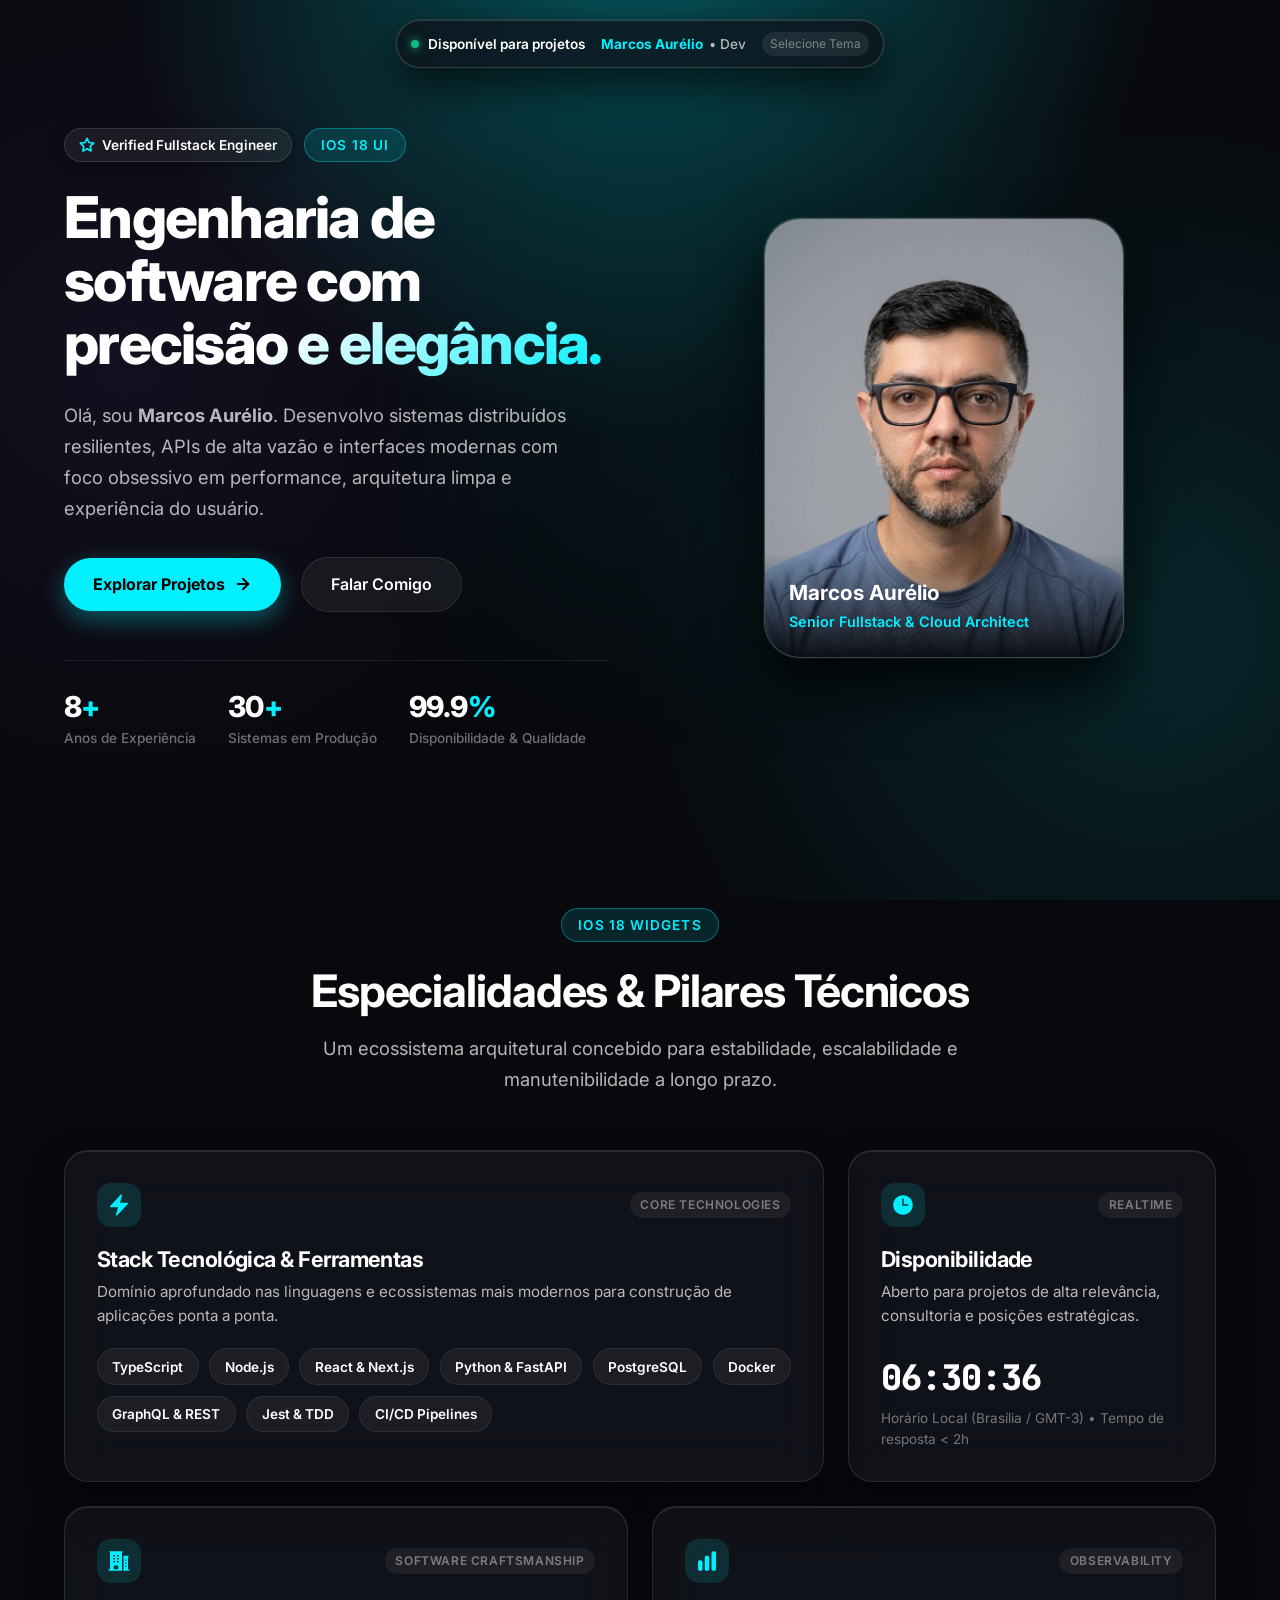
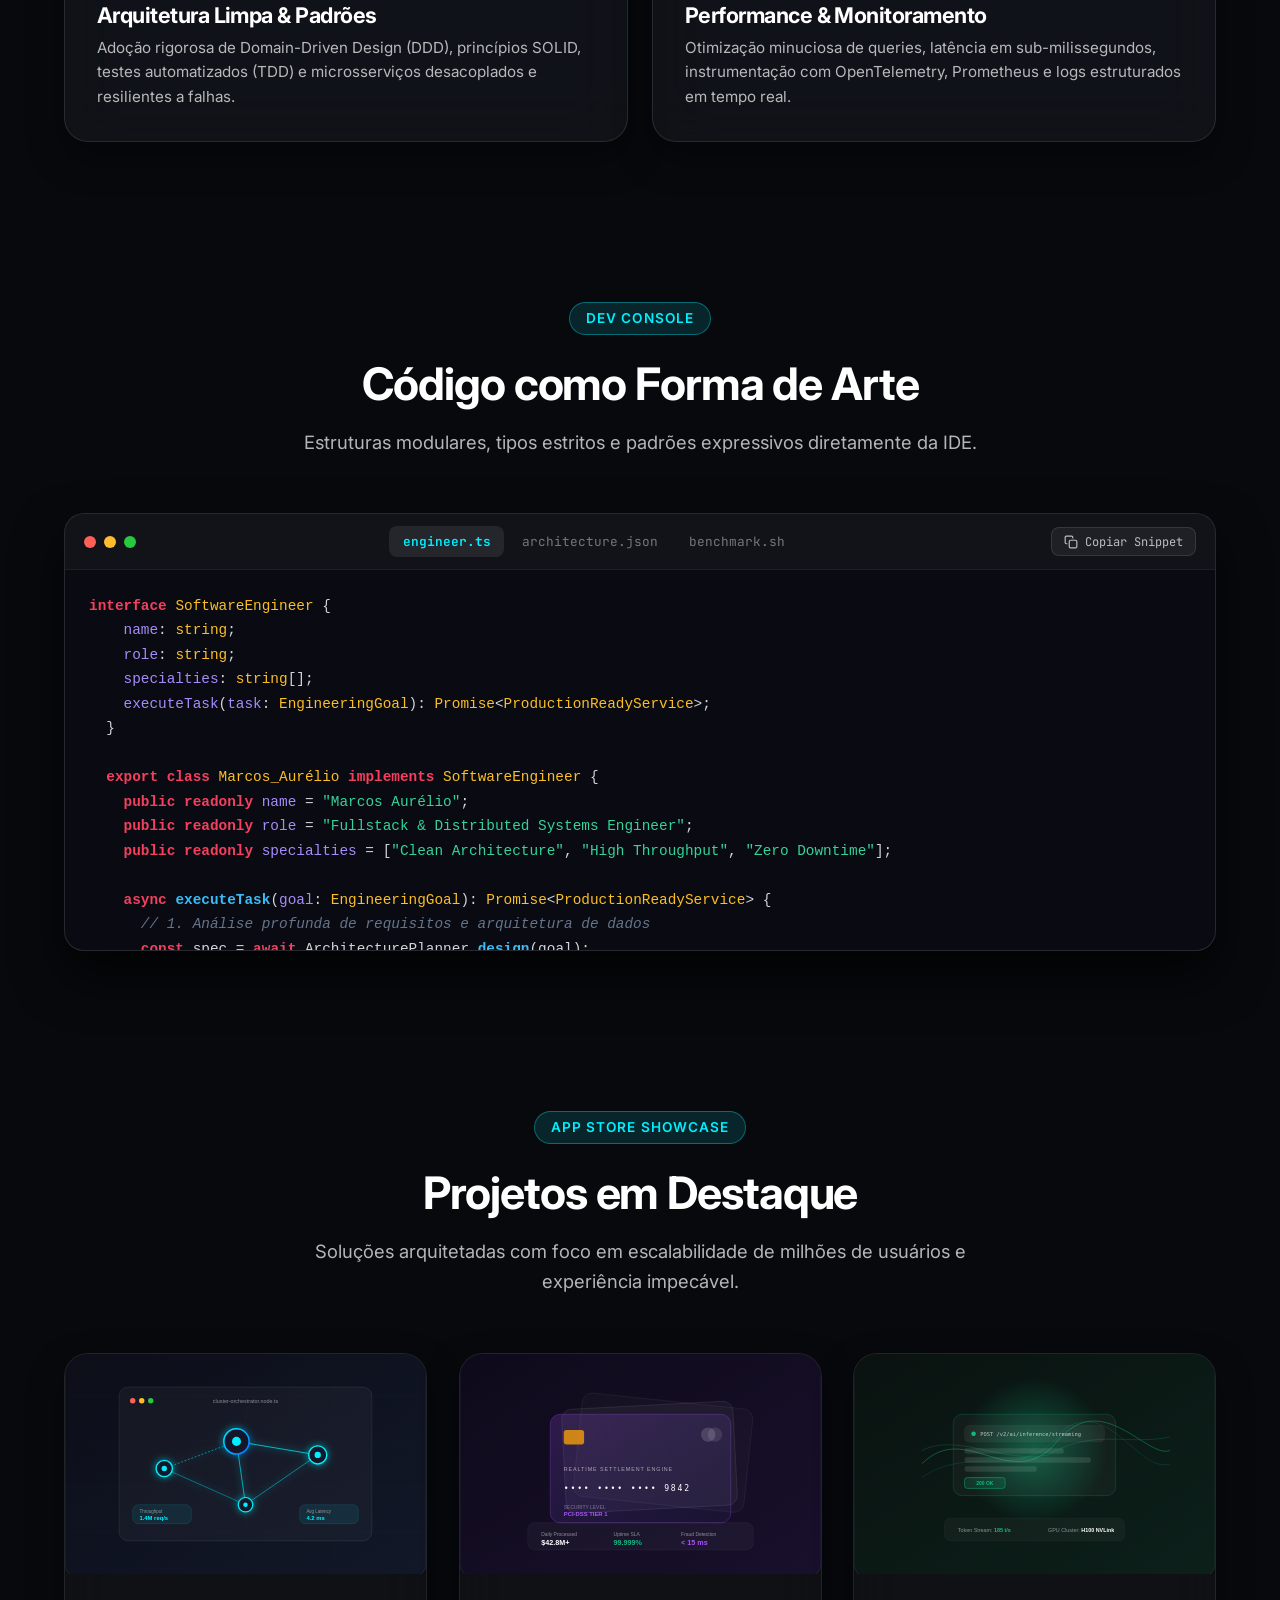
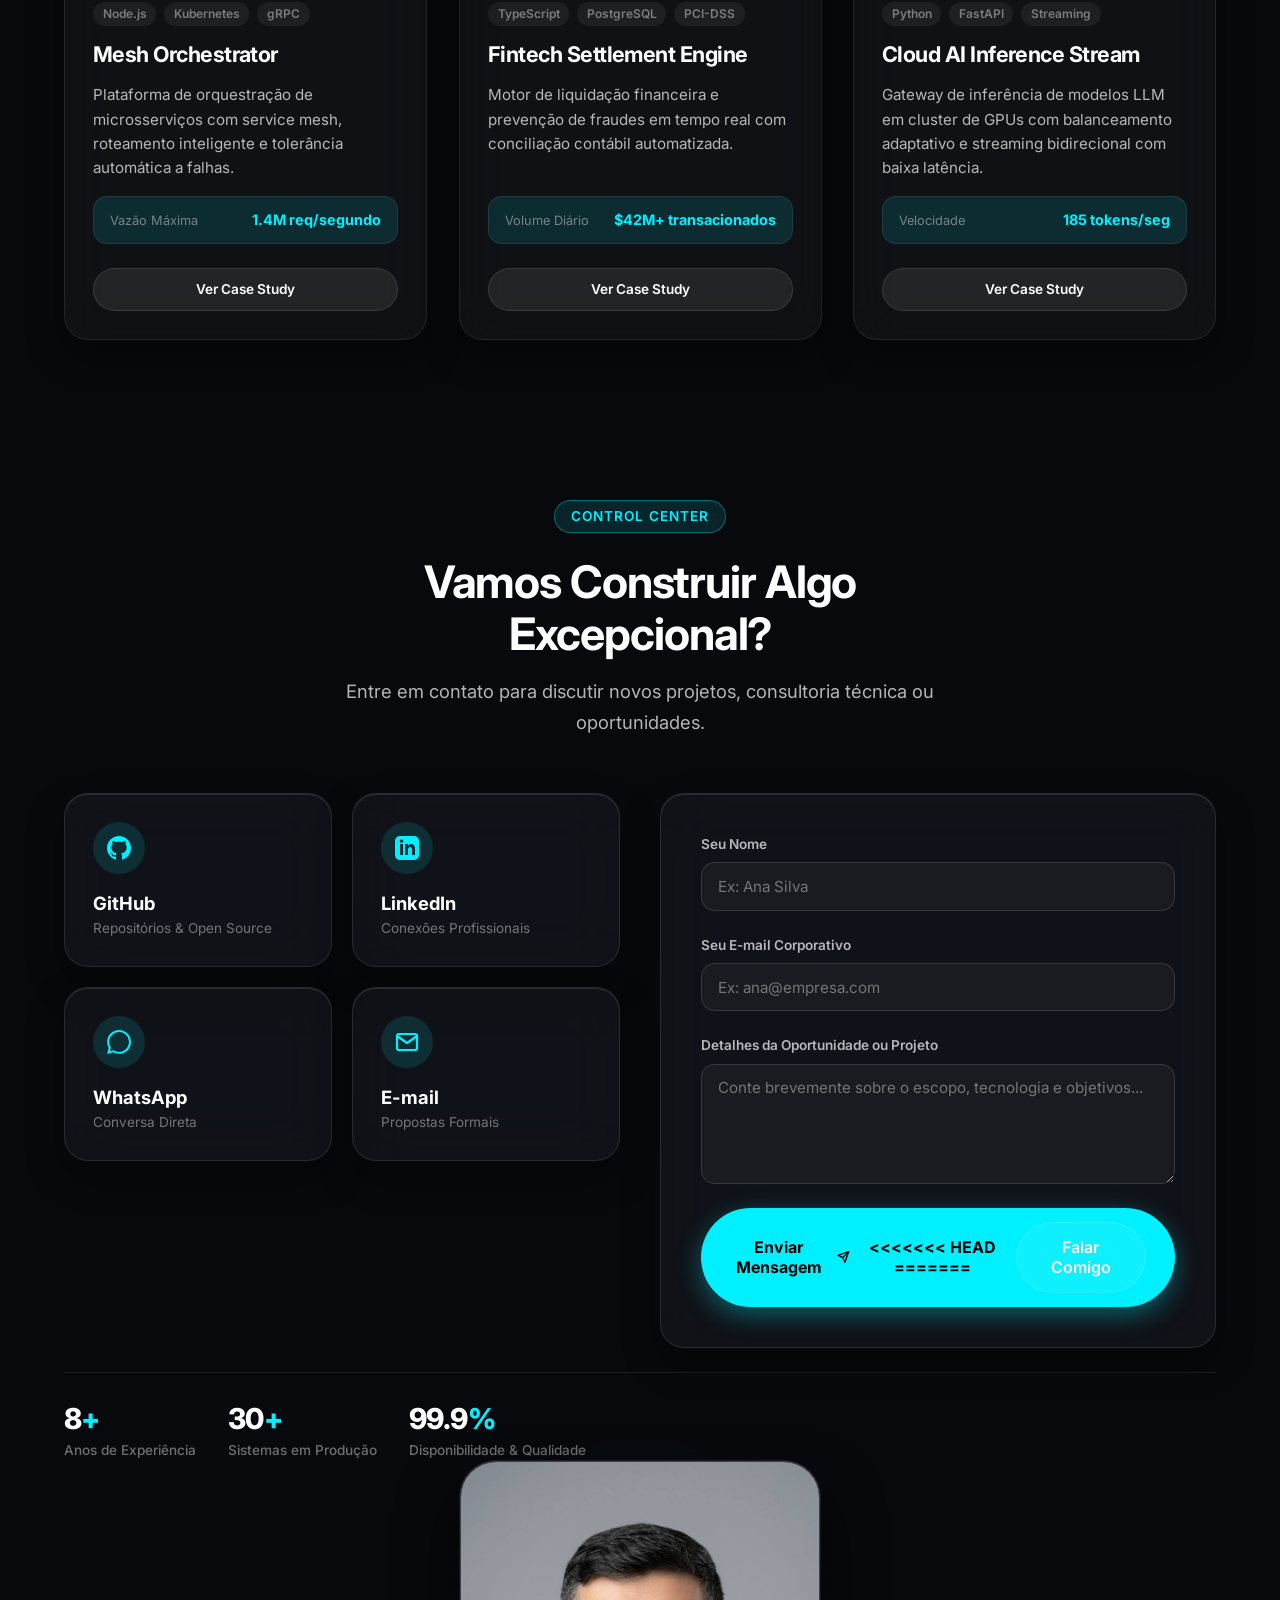
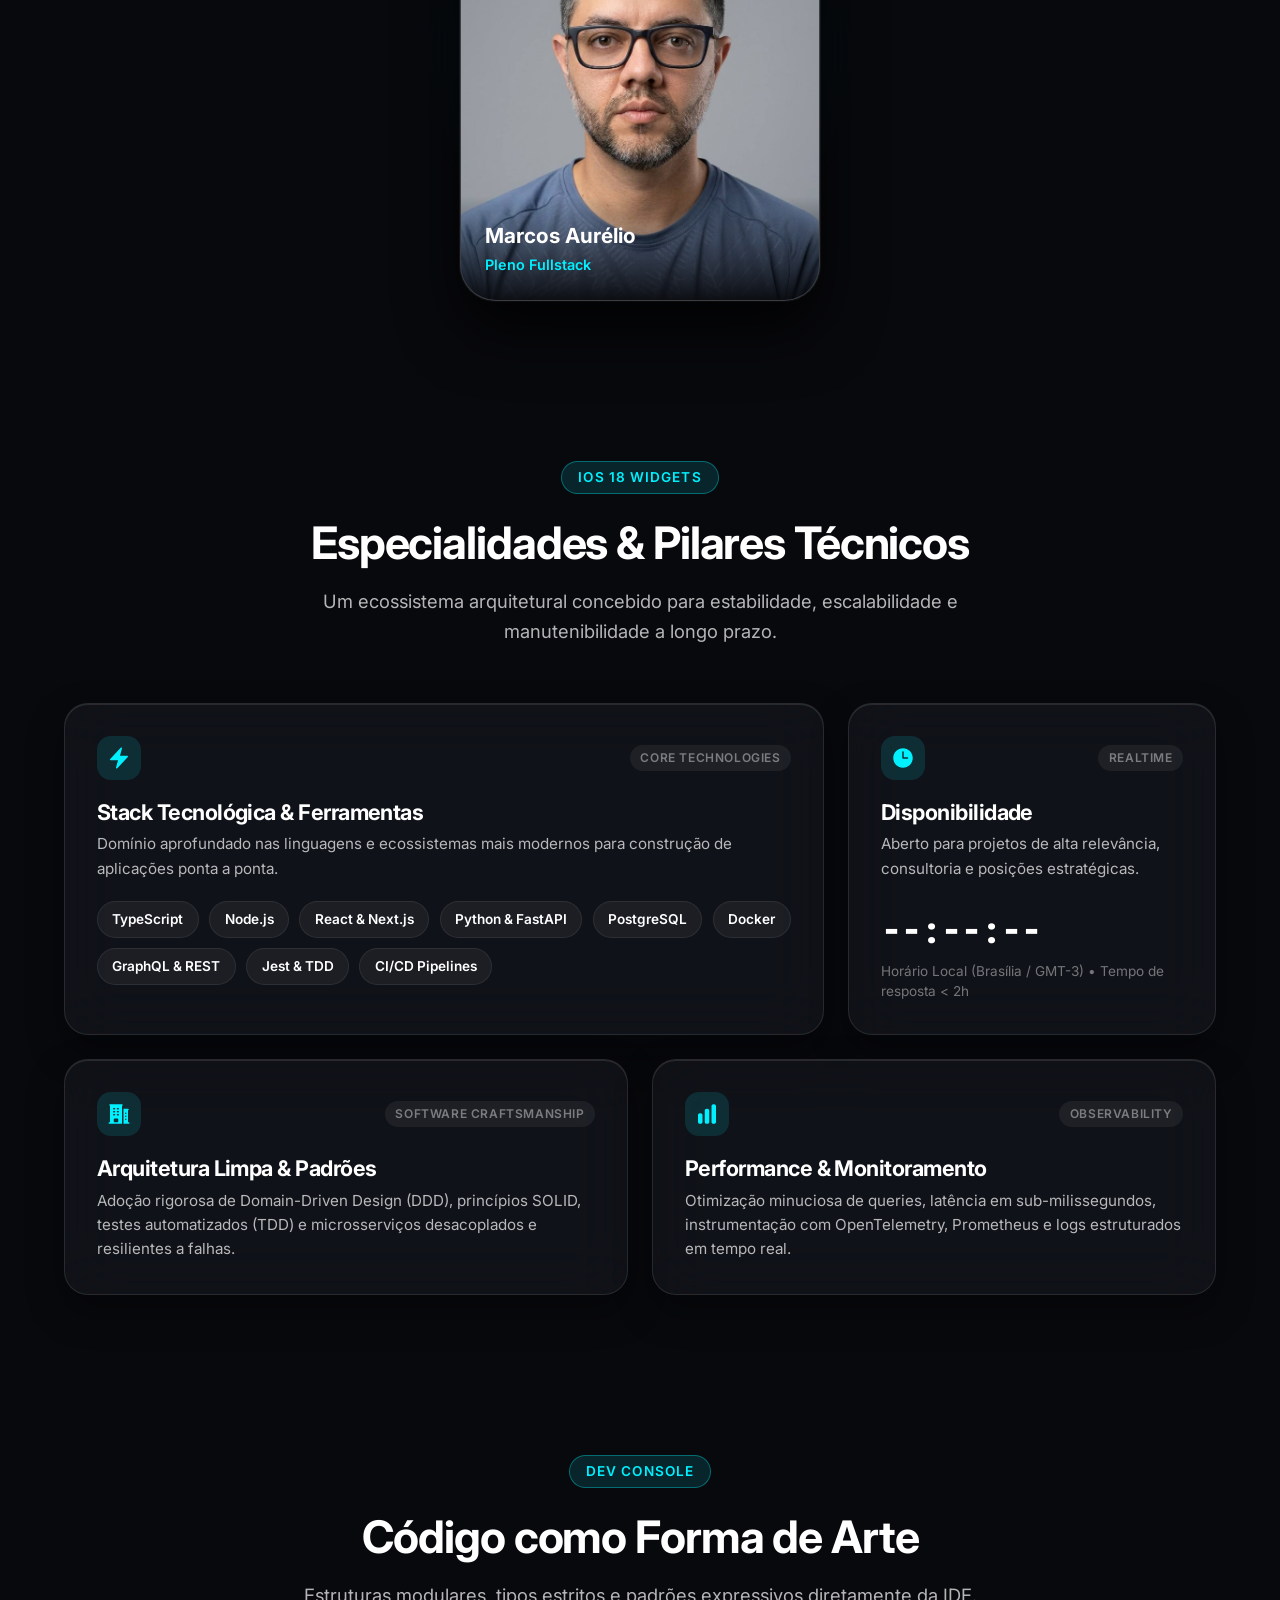
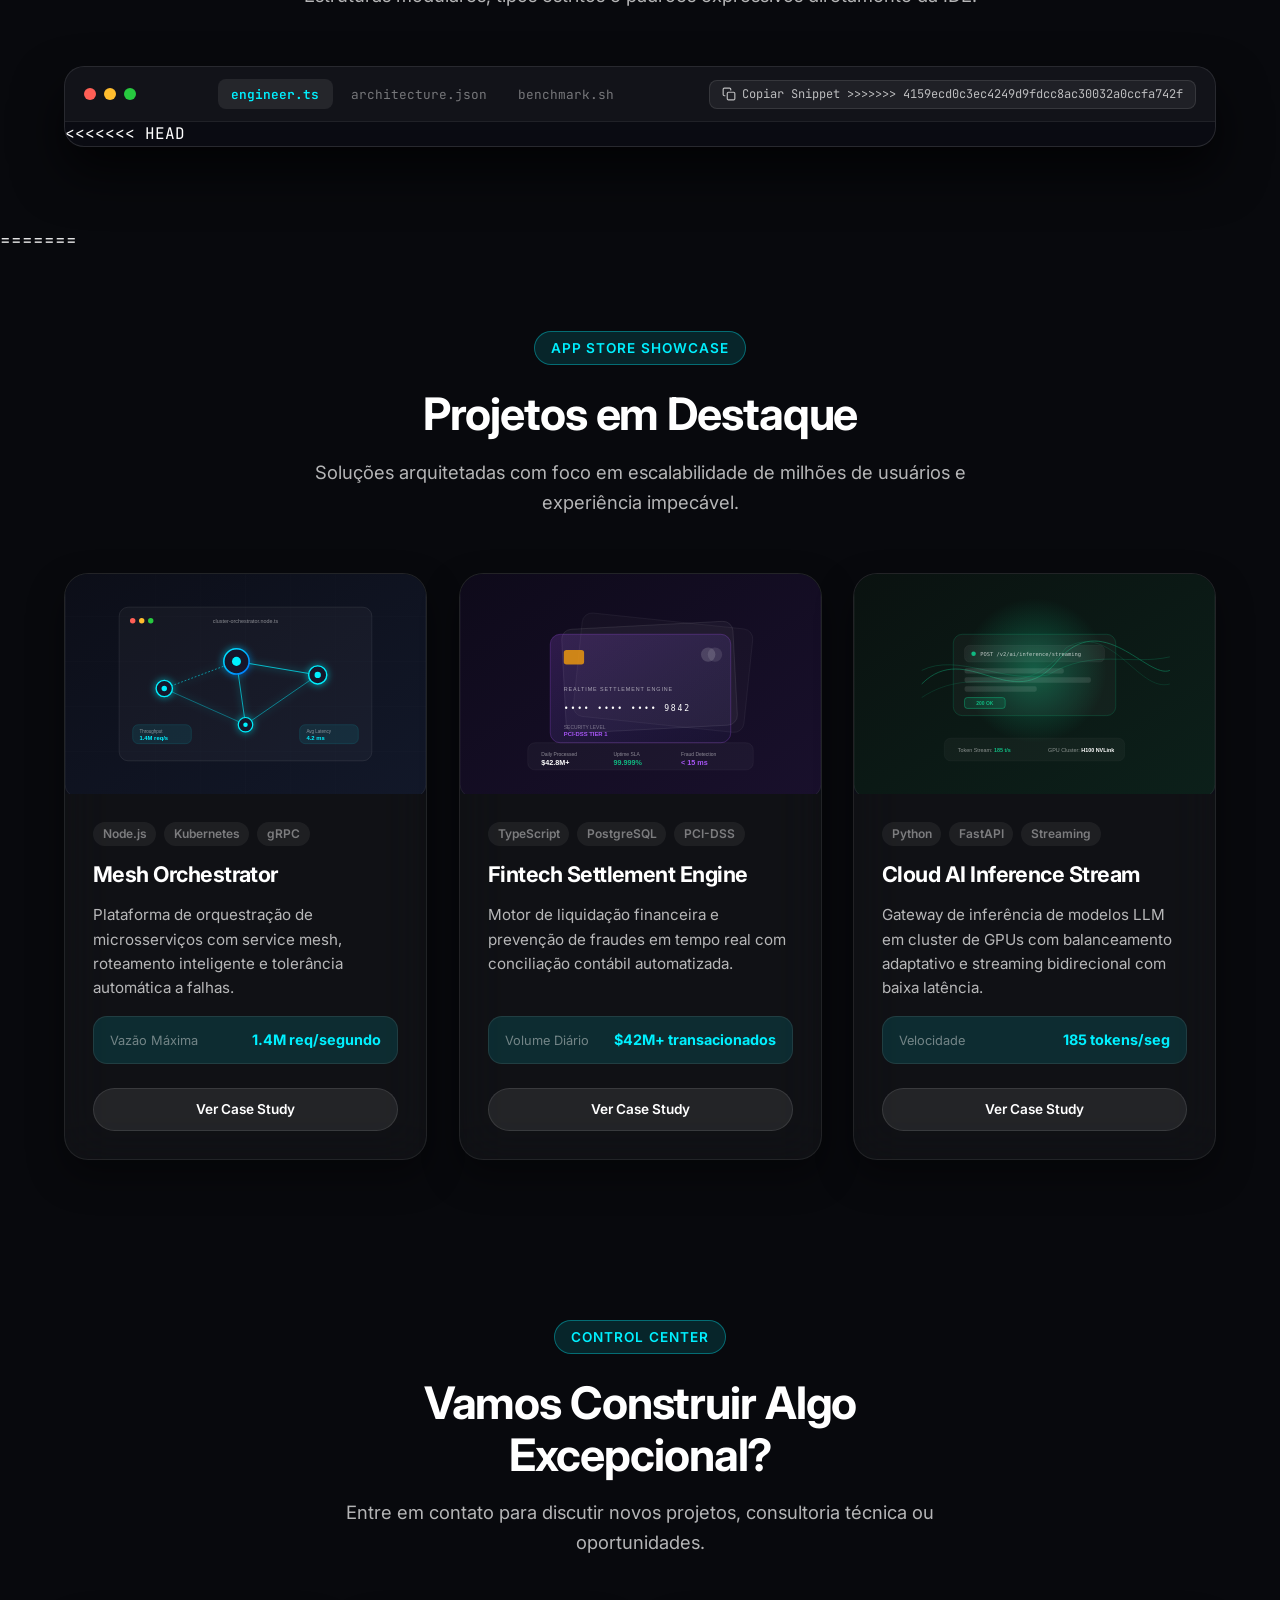
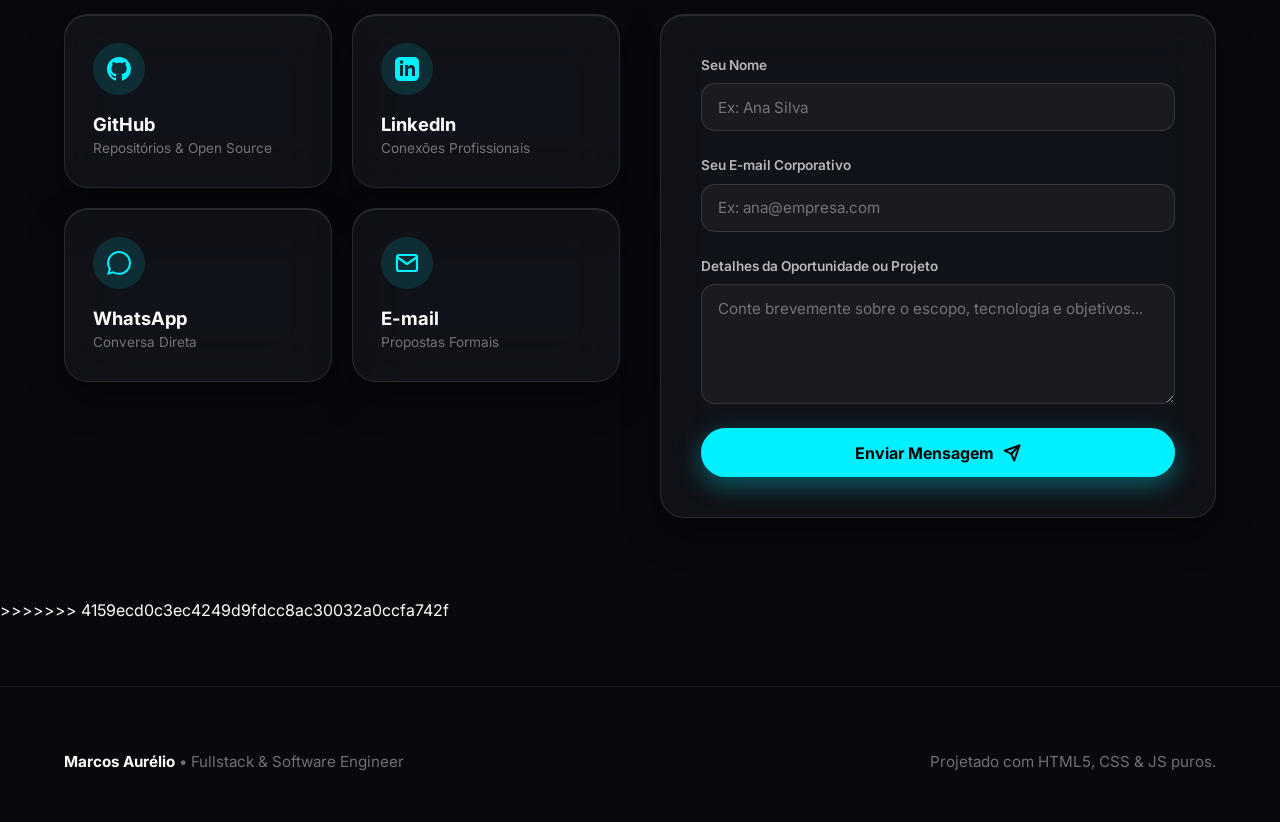
==== commit 5475190b: "Merge branch 'main' of https://github.com/marcosaureliodev/My_landing" ====
--- a/index.html
+++ b/index.html
@@ -7,7 +7,7 @@
   <title>Marcos Aurélio | Fullstack & Software Engineer</title>
   <link rel="icon" href="assets/fivicon.svg" type="image/x-icon">
   <meta name="description"
-    content="Portfólio profissional de Marco, Fullstack & Software Engineer especializado em arquitetura web moderna, sistemas distribuídos, microsserviços e interfaces fluidas de alto padrão.">
+    content="Portfólio profissional de Marcos Aurélio, Fullstack & Software Engineer especializado em arquitetura web moderna, sistemas distribuídos, microsserviços e interfaces fluidas de alto padrão.">
   <meta name="theme-color" content="#08090d">
 
   <!-- Google Fonts: Inter para tipografia refinada no estilo Apple -->
@@ -54,7 +54,7 @@
 
         <!-- Seletor de Cor (Tint) -->
         <div class="tint-picker">
-          <div class="tint-label">Escolha o Tema de Cor (Tint)</div>
+          <div class="tint-label">Escolha um Tema</div>
           <div class="tint-options">
             <button class="tint-btn active" data-tint="cyan" title="Cyber Cyan" aria-label="Tint Cyan"></button>
             <button class="tint-btn" data-tint="violet" title="Electric Violet" aria-label="Tint Violet"></button>
@@ -543,12 +543,392 @@
                 <line x1="22" y1="2" x2="11" y2="13"></line>
                 <polygon points="22 2 15 22 11 13 2 9 22 2"></polygon>
               </svg>
+<<<<<<< HEAD
+=======
+            </a>
+            <a href="#contact" class="btn-apple-glass">
+              <span>Falar Comigo</span>
+            </a>
+          </div>
+
+          <!-- Estatísticas Rápidas -->
+          <div class="hero-metrics">
+            <div class="metric-item">
+              <div class="metric-number">8<span>+</span></div>
+              <div class="metric-label">Anos de Experiência</div>
+            </div>
+            <div class="metric-item">
+              <div class="metric-number">30<span>+</span></div>
+              <div class="metric-label">Sistemas em Produção</div>
+            </div>
+            <div class="metric-item">
+              <div class="metric-number">99.9<span>%</span></div>
+              <div class="metric-label">Disponibilidade & Qualidade</div>
+            </div>
+          </div>
+        </div>
+
+        <!-- Direita: Retrato de Perfil em Vidro Squircle -->
+        <div class="hero-visual">
+          <div class="hero-glow-back"></div>
+          <div class="hero-portrait-frame glass-surface">
+            <img src="assets/marcos-profile.jpg" alt="Foto profissional de Marco, Desenvolvedor de Software Fullstack"
+              class="hero-portrait-img">
+            <div class="hero-portrait-overlay">
+              <div class="hero-portrait-name">Marcos Aurélio</div>
+              <div class="hero-portrait-role">Pleno Fullstack</div>
+            </div>
+          </div>
+        </div>
+
+      </div>
+    </div>
+  </section>
+
+  <!-- Grade Bento de Widgets iOS 18 -->
+  <section id="bentoWidgets" class="bento-section">
+    <div class="container">
+
+      <div class="section-header">
+        <span class="section-tag">iOS 18 Widgets</span>
+        <h2 class="section-title">Especialidades & Pilares Técnicos</h2>
+        <p class="section-desc">Um ecossistema arquitetural concebido para estabilidade, escalabilidade e
+          manutenibilidade a longo prazo.</p>
+      </div>
+
+      <div class="bento-grid">
+
+        <!-- Widget 1: Hub de Stack Tecnológica (Span 8) -->
+        <div class="widget-card widget-span-8 glass-surface">
+          <div class="widget-header">
+            <div class="widget-icon-pill"> <svg xmlns="http://www.w3.org/2000/svg" viewBox="0 0 24 24"
+                fill="currentColor" class="size-6 icon">
+                <path fill-rule="evenodd"
+                  d="M14.615 1.595a.75.75 0 0 1 .359.852L12.982 9.75h7.268a.75.75 0 0 1 .548 1.262l-10.5 11.25a.75.75 0 0 1-1.272-.71l1.992-7.302H3.75a.75.75 0 0 1-.548-1.262l10.5-11.25a.75.75 0 0 1 .913-.143Z"
+                  clip-rule="evenodd" />
+              </svg>
+            </div>
+            <div class="widget-badge">Core Technologies</div>
+          </div>
+          <h3 class="widget-title">Stack Tecnológica & Ferramentas</h3>
+          <p class="widget-desc">Domínio aprofundado nas linguagens e ecossistemas mais modernos para construção de
+            aplicações ponta a ponta.</p>
+
+          <div class="tech-pills-wrap">
+            <div class="tech-pill"><span>TypeScript</span></div>
+            <div class="tech-pill"><span>Node.js</span></div>
+            <div class="tech-pill"><span>React & Next.js</span></div>
+            <div class="tech-pill"><span>Python & FastAPI</span></div>
+            <div class="tech-pill"><span>PostgreSQL</span></div>
+            <div class="tech-pill"><span>Docker</span></div>
+            <div class="tech-pill"><span>GraphQL & REST</span></div>
+            <div class="tech-pill"><span>Jest & TDD</span></div>
+            <div class="tech-pill"><span>CI/CD Pipelines</span></div>
+          </div>
+        </div>
+
+        <!-- Widget 2: Status & Horário (Span 4) -->
+        <div class="widget-card widget-span-4 glass-surface">
+          <div class="widget-header">
+            <div class="widget-icon-pill"> <svg xmlns="http://www.w3.org/2000/svg" viewBox="0 0 24 24"
+                fill="currentColor" class="size-6 icon">
+                <path fill-rule="evenodd"
+                  d="M12 2.25c-5.385 0-9.75 4.365-9.75 9.75s4.365 9.75 9.75 9.75 9.75-4.365 9.75-9.75S17.385 2.25 12 2.25ZM12.75 6a.75.75 0 0 0-1.5 0v6c0 .414.336.75.75.75h4.5a.75.75 0 0 0 0-1.5h-3.75V6Z"
+                  clip-rule="evenodd" />
+              </svg>
+            </div>
+            <div class="widget-badge">Realtime</div>
+          </div>
+          <h3 class="widget-title">Disponibilidade</h3>
+          <p class="widget-desc">Aberto para projetos de alta relevância, consultoria e posições estratégicas.</p>
+
+          <div class="clock-display">
+            <div id="liveClockTime" class="clock-time">--:--:--</div>
+            <div class="clock-zone">Horário Local (Brasília / GMT-3) • Tempo de resposta &lt; 2h</div>
+          </div>
+        </div>
+
+        <!-- Widget 3: Arquitetura Limpa (Span 6) -->
+        <div class="widget-card widget-span-6 glass-surface">
+          <div class="widget-header">
+            <div class="widget-icon-pill"> <svg xmlns="http://www.w3.org/2000/svg" viewBox="0 0 24 24"
+                fill="currentColor" class="size-6 icon">
+                <path fill-rule="evenodd"
+                  d="M3 2.25a.75.75 0 0 0 0 1.5v16.5h-.75a.75.75 0 0 0 0 1.5H15v-18a.75.75 0 0 0 0-1.5H3ZM6.75 19.5v-2.25a.75.75 0 0 1 .75-.75h3a.75.75 0 0 1 .75.75v2.25a.75.75 0 0 1-.75.75h-3a.75.75 0 0 1-.75-.75ZM6 6.75A.75.75 0 0 1 6.75 6h.75a.75.75 0 0 1 0 1.5h-.75A.75.75 0 0 1 6 6.75ZM6.75 9a.75.75 0 0 0 0 1.5h.75a.75.75 0 0 0 0-1.5h-.75ZM6 12.75a.75.75 0 0 1 .75-.75h.75a.75.75 0 0 1 0 1.5h-.75a.75.75 0 0 1-.75-.75ZM10.5 6a.75.75 0 0 0 0 1.5h.75a.75.75 0 0 0 0-1.5h-.75Zm-.75 3.75A.75.75 0 0 1 10.5 9h.75a.75.75 0 0 1 0 1.5h-.75a.75.75 0 0 1-.75-.75ZM10.5 12a.75.75 0 0 0 0 1.5h.75a.75.75 0 0 0 0-1.5h-.75ZM16.5 6.75v15h5.25a.75.75 0 0 0 0-1.5H21v-12a.75.75 0 0 0 0-1.5h-4.5Zm1.5 4.5a.75.75 0 0 1 .75-.75h.008a.75.75 0 0 1 .75.75v.008a.75.75 0 0 1-.75.75h-.008a.75.75 0 0 1-.75-.75v-.008Zm.75 2.25a.75.75 0 0 0-.75.75v.008c0 .414.336.75.75.75h.008a.75.75 0 0 0 .75-.75v-.008a.75.75 0 0 0-.75-.75h-.008ZM18 17.25a.75.75 0 0 1 .75-.75h.008a.75.75 0 0 1 .75.75v.008a.75.75 0 0 1-.75.75h-.008a.75.75 0 0 1-.75-.75v-.008Z"
+                  clip-rule="evenodd" />
+              </svg>
+
+            </div>
+            <div class="widget-badge">Software Craftsmanship</div>
+          </div>
+          <h3 class="widget-title">Arquitetura Limpa & Padrões</h3>
+          <p class="widget-desc">Adoção rigorosa de Domain-Driven Design (DDD), princípios SOLID, testes automatizados
+            (TDD) e microsserviços desacoplados e resilientes a falhas.</p>
+        </div>
+
+        <!-- Widget 4: Alta Performance & Observabilidade (Span 6) -->
+        <div class="widget-card widget-span-6 glass-surface">
+          <div class="widget-header">
+            <div class="widget-icon-pill">
+              <svg xmlns="http://www.w3.org/2000/svg" viewBox="0 0 24 24" fill="currentColor" class="size-6 icon">
+                <path
+                  d="M18.375 2.25c-1.035 0-1.875.84-1.875 1.875v15.75c0 1.035.84 1.875 1.875 1.875h.75c1.035 0 1.875-.84 1.875-1.875V4.125c0-1.036-.84-1.875-1.875-1.875h-.75ZM9.75 8.625c0-1.036.84-1.875 1.875-1.875h.75c1.036 0 1.875.84 1.875 1.875v11.25c0 1.035-.84 1.875-1.875 1.875h-.75a1.875 1.875 0 0 1-1.875-1.875V8.625ZM3 13.125c0-1.036.84-1.875 1.875-1.875h.75c1.036 0 1.875.84 1.875 1.875v6.75c0 1.035-.84 1.875-1.875 1.875h-.75A1.875 1.875 0 0 1 3 19.875v-6.75Z" />
+              </svg>
+            </div>
+            <div class="widget-badge">Observability</div>
+          </div>
+          <h3 class="widget-title">Performance & Monitoramento</h3>
+          <p class="widget-desc">Otimização minuciosa de queries, latência em sub-milissegundos, instrumentação com
+            OpenTelemetry, Prometheus e logs estruturados em tempo real.</p>
+        </div>
+
+      </div>
+
+    </div>
+  </section>
+
+  <!-- Seção de Terminal macOS Interativo -->
+  <section id="terminal" class="terminal-section">
+    <div class="container">
+
+      <div class="section-header">
+        <span class="section-tag">Dev Console</span>
+        <h2 class="section-title">Código como Forma de Arte</h2>
+        <p class="section-desc">Estruturas modulares, tipos estritos e padrões expressivos diretamente da IDE.</p>
+      </div>
+
+      <div class="terminal-window glass-surface">
+        <div class="terminal-titlebar">
+          <div class="terminal-controls">
+            <span class="terminal-dot close"></span>
+            <span class="terminal-dot minimize"></span>
+            <span class="terminal-dot expand"></span>
+          </div>
+          <div class="terminal-tabs">
+            <div class="terminal-tab active" data-tab="engineer">engineer.ts</div>
+            <div class="terminal-tab" data-tab="architecture">architecture.json</div>
+            <div class="terminal-tab" data-tab="benchmark">benchmark.sh</div>
+          </div>
+          <div class="terminal-actions">
+            <button id="terminalCopyBtn" class="terminal-copy-btn" aria-label="Copiar código do terminal">
+              <svg width="14" height="14" viewBox="0 0 24 24" fill="none" stroke="currentColor" stroke-width="2"
+                stroke-linecap="round" stroke-linejoin="round">
+                <rect x="9" y="9" width="13" height="13" rx="2" ry="2"></rect>
+                <path d="M5 15H4a2 2 0 0 1-2-2V4a2 2 0 0 1 2-2h9a2 2 0 0 1 2 2v1"></path>
+              </svg>
+              <span>Copiar Snippet</span>
+>>>>>>> 4159ecd0c3ec4249d9fdcc8ac30032a0ccfa742f
             </button>
           </form>
         </div>
       </div>
+<<<<<<< HEAD
     </section>
   </main>
+=======
+
+    </div>
+  </section>
+
+  <!-- Seção de Vitrine de Projetos -->
+  <section id="projects" class="projects-section">
+    <div class="container">
+
+      <div class="section-header">
+        <span class="section-tag">App Store Showcase</span>
+        <h2 class="section-title">Projetos em Destaque</h2>
+        <p class="section-desc">Soluções arquitetadas com foco em escalabilidade de milhões de usuários e experiência
+          impecável.</p>
+      </div>
+
+      <div class="projects-grid">
+
+        <!-- Projeto 1 -->
+        <article class="project-card glass-surface">
+          <div class="project-media-wrap">
+            <img src="assets/project-distributed.svg" alt="Preview da plataforma de Sistemas Distribuídos"
+              class="project-media-img">
+          </div>
+          <div class="project-body">
+            <div class="project-tags">
+              <span class="project-tag">Node.js</span>
+              <span class="project-tag">Kubernetes</span>
+              <span class="project-tag">gRPC</span>
+            </div>
+            <h3 class="project-title">Mesh Orchestrator</h3>
+            <p class="project-desc">Plataforma de orquestração de microsserviços com service mesh, roteamento
+              inteligente e tolerância automática a falhas.</p>
+            <div class="project-metric-box">
+              <span class="project-metric-label">Vazão Máxima</span>
+              <span class="project-metric-val">1.4M req/segundo</span>
+            </div>
+            <div class="project-links">
+              <a href="#contact" class="project-link-btn project-link-primary">Ver Case Study</a>
+            </div>
+          </div>
+        </article>
+
+        <!-- Projeto 2 -->
+        <article class="project-card glass-surface">
+          <div class="project-media-wrap">
+            <img src="assets/project-fintech.svg" alt="Preview da infraestrutura de Fintech & Pagamentos"
+              class="project-media-img">
+          </div>
+          <div class="project-body">
+            <div class="project-tags">
+              <span class="project-tag">TypeScript</span>
+              <span class="project-tag">PostgreSQL</span>
+              <span class="project-tag">PCI-DSS</span>
+            </div>
+            <h3 class="project-title">Fintech Settlement Engine</h3>
+            <p class="project-desc">Motor de liquidação financeira e prevenção de fraudes em tempo real com conciliação
+              contábil automatizada.</p>
+            <div class="project-metric-box">
+              <span class="project-metric-label">Volume Diário</span>
+              <span class="project-metric-val">$42M+ transacionados</span>
+            </div>
+            <div class="project-links">
+              <a href="#contact" class="project-link-btn project-link-primary">Ver Case Study</a>
+            </div>
+          </div>
+        </article>
+
+        <!-- Projeto 3 -->
+        <article class="project-card glass-surface">
+          <div class="project-media-wrap">
+            <img src="assets/project-cloudai.svg" alt="Preview da API de IA e Streaming" class="project-media-img">
+          </div>
+          <div class="project-body">
+            <div class="project-tags">
+              <span class="project-tag">Python</span>
+              <span class="project-tag">FastAPI</span>
+              <span class="project-tag">Streaming</span>
+            </div>
+            <h3 class="project-title">Cloud AI Inference Stream</h3>
+            <p class="project-desc">Gateway de inferência de modelos LLM em cluster de GPUs com balanceamento adaptativo
+              e streaming bidirecional com baixa latência.</p>
+            <div class="project-metric-box">
+              <span class="project-metric-label">Velocidade</span>
+              <span class="project-metric-val">185 tokens/seg</span>
+            </div>
+            <div class="project-links">
+              <a href="#contact" class="project-link-btn project-link-primary">Ver Case Study</a>
+            </div>
+          </div>
+        </article>
+
+      </div>
+
+    </div>
+  </section>
+
+  <!-- Seção de Contato - Central de Controle -->
+  <section id="contact" class="contact-section">
+    <div class="container">
+
+      <div class="section-header">
+        <span class="section-tag">Control Center</span>
+        <h2 class="section-title">Vamos Construir Algo Excepcional?</h2>
+        <p class="section-desc">Entre em contato para discutir novos projetos, consultoria técnica ou oportunidades.</p>
+      </div>
+
+      <div class="control-center-grid">
+
+        <!-- Esquerda: Painéis de Ação Rápida -->
+        <div class="control-buttons-panel">
+
+          <a href="https://github.com/marcosaureliodev" target="_blank" rel="noopener noreferrer"
+            class="control-btn glass-surface">
+            <div class="control-icon-circle">
+              <svg width="24" height="24" viewBox="0 0 24 24" fill="currentColor">
+                <path
+                  d="M12 0C5.37 0 0 5.37 0 12c0 5.31 3.435 9.795 8.205 11.385.6.105.825-.255.825-.57 0-.285-.015-1.23-.015-2.235-3.015.555-3.795-.735-4.035-1.41-.135-.345-.72-1.41-1.23-1.695-.42-.225-1.02-.78-.015-.795.945-.015 1.62.87 1.845 1.23 1.08 1.815 2.805 1.305 3.495.99.105-.78.42-1.305.765-1.605-2.67-.3-5.46-1.335-5.46-5.925 0-1.305.465-2.385 1.23-3.225-.12-.3-.54-1.53.12-3.18 0 0 1.005-.315 3.3 1.23.96-.27 1.98-.405 3-.405s2.04.135 3 .405c2.295-1.56 3.3-1.23 3.3-1.23.66 1.65.24 2.88.12 3.18.765.84 1.23 1.905 1.23 3.225 0 4.605-2.805 5.625-5.475 5.925.435.375.81 1.095.81 2.22 0 1.605-.015 2.895-.015 3.3 0 .315.225.69.825.57A12.02 12.02 0 0024 12c0-6.63-5.37-12-12-12z" />
+              </svg>
+            </div>
+            <div>
+              <div class="control-btn-title">GitHub</div>
+              <div class="control-btn-subtitle">Repositórios & Open Source</div>
+            </div>
+          </a>
+
+          <a href="https://www.linkedin.com/in/marcos-aureliodev" target="_blank"
+            rel="noopener noreferrer" class="control-btn glass-surface">
+            <div class="control-icon-circle">
+              <svg width="24" height="24" viewBox="0 0 24 24" fill="currentColor">
+                <path
+                  d="M19 0h-14c-2.761 0-5 2.239-5 5v14c0 2.761 2.239 5 5 5h14c2.762 0 5-2.239 5-5v-14c0-2.761-2.238-5-5-5zm-11 19h-3v-11h3v11zm-1.5-12.268c-.966 0-1.75-.79-1.75-1.764s.784-1.764 1.75-1.764 1.75.79 1.75 1.764-.783 1.764-1.75 1.764zm13.5 12.268h-3v-5.604c0-3.368-4-3.113-4 0v5.604h-3v-11h3v1.765c1.396-2.586 7-2.777 7 2.476v6.759z" />
+              </svg>
+            </div>
+            <div>
+              <div class="control-btn-title">LinkedIn</div>
+              <div class="control-btn-subtitle">Conexões Profissionais</div>
+            </div>
+          </a>
+
+          <a href="https://web.whatsapp.com/send/?phone=5599982501381&text&type=phone_number&app_absent=0"
+            target="_blank" rel="noopener noreferrer" class="control-btn glass-surface">
+            <div class="control-icon-circle">
+              <svg width="24" height="24" viewBox="0 0 24 24" fill="currentColor">
+                <path
+                  d="M.057 24l1.687-6.163c-1.041-1.804-1.588-3.849-1.587-5.946.003-6.556 5.338-11.891 11.893-11.891 3.181.001 6.167 1.24 8.413 3.488 2.245 2.248 3.481 5.236 3.48 8.414-.003 6.557-5.338 11.892-11.893 11.892-1.99-.001-3.951-.5-5.688-1.448l-6.305 1.654zm6.597-3.807c1.676.995 3.276 1.591 5.392 1.592 5.448 0 9.886-4.434 9.889-9.885.002-5.462-4.415-9.89-9.881-9.892-5.452 0-9.887 4.434-9.889 9.884-.001 2.225.651 3.891 1.746 5.634l-.999 3.648 3.742-.981z" />
+              </svg>
+            </div>
+            <div>
+              <div class="control-btn-title">WhatsApp</div>
+              <div class="control-btn-subtitle">Conversa Direta</div>
+            </div>
+          </a>
+
+          <a href="mailto:marcos.aureliodev@gmail.com" class="control-btn glass-surface">
+            <div class="control-icon-circle">
+              <svg width="24" height="24" viewBox="0 0 24 24" fill="none" stroke="currentColor" stroke-width="2.2"
+                stroke-linecap="round" stroke-linejoin="round">
+                <path d="M4 4h16c1.1 0 2 .9 2 2v12c0 1.1-.9 2-2 2H4c-1.1 0-2-.9-2-2V6c0-1.1.9-2 2-2z"></path>
+                <polyline points="22,6 12,13 2,6"></polyline>
+              </svg>
+            </div>
+            <div>
+              <div class="control-btn-title">E-mail</div>
+              <div class="control-btn-subtitle">Propostas Formais</div>
+            </div>
+          </a>
+
+        </div>
+
+        <!-- Direita: Formulário de Contato em Vidro -->
+        <form id="contactForm" class="contact-form-glass glass-surface">
+          <div class="form-group">
+            <label for="formName" class="form-label">Seu Nome</label>
+            <input type="text" id="formName" class="form-input" placeholder="Ex: Ana Silva" required
+              aria-required="true">
+          </div>
+
+          <div class="form-group">
+            <label for="formEmail" class="form-label">Seu E-mail Corporativo</label>
+            <input type="email" id="formEmail" class="form-input" placeholder="Ex: ana@empresa.com" required
+              aria-required="true">
+          </div>
+
+          <div class="form-group">
+            <label for="formMessage" class="form-label">Detalhes da Oportunidade ou Projeto</label>
+            <textarea id="formMessage" class="form-textarea"
+              placeholder="Conte brevemente sobre o escopo, tecnologia e objetivos..." required
+              aria-required="true"></textarea>
+          </div>
+
+          <button type="submit" class="btn-apple-primary">
+            <span>Enviar Mensagem</span>
+            <svg width="18" height="18" viewBox="0 0 24 24" fill="none" stroke="currentColor" stroke-width="2.5"
+              stroke-linecap="round" stroke-linejoin="round">
+              <line x1="22" y1="2" x2="11" y2="13"></line>
+              <polygon points="22 2 15 22 11 13 2 9 22 2"></polygon>
+            </svg>
+          </button>
+        </form>
+      </div>
+    </div>
+  </section>
+>>>>>>> 4159ecd0c3ec4249d9fdcc8ac30032a0ccfa742f
 
   <!-- Rodapé do Site -->
   <footer class="site-footer">
@@ -577,4 +957,4 @@
   <script src="js/interactive.js"></script>
 </body>
 
-</html>+</html>
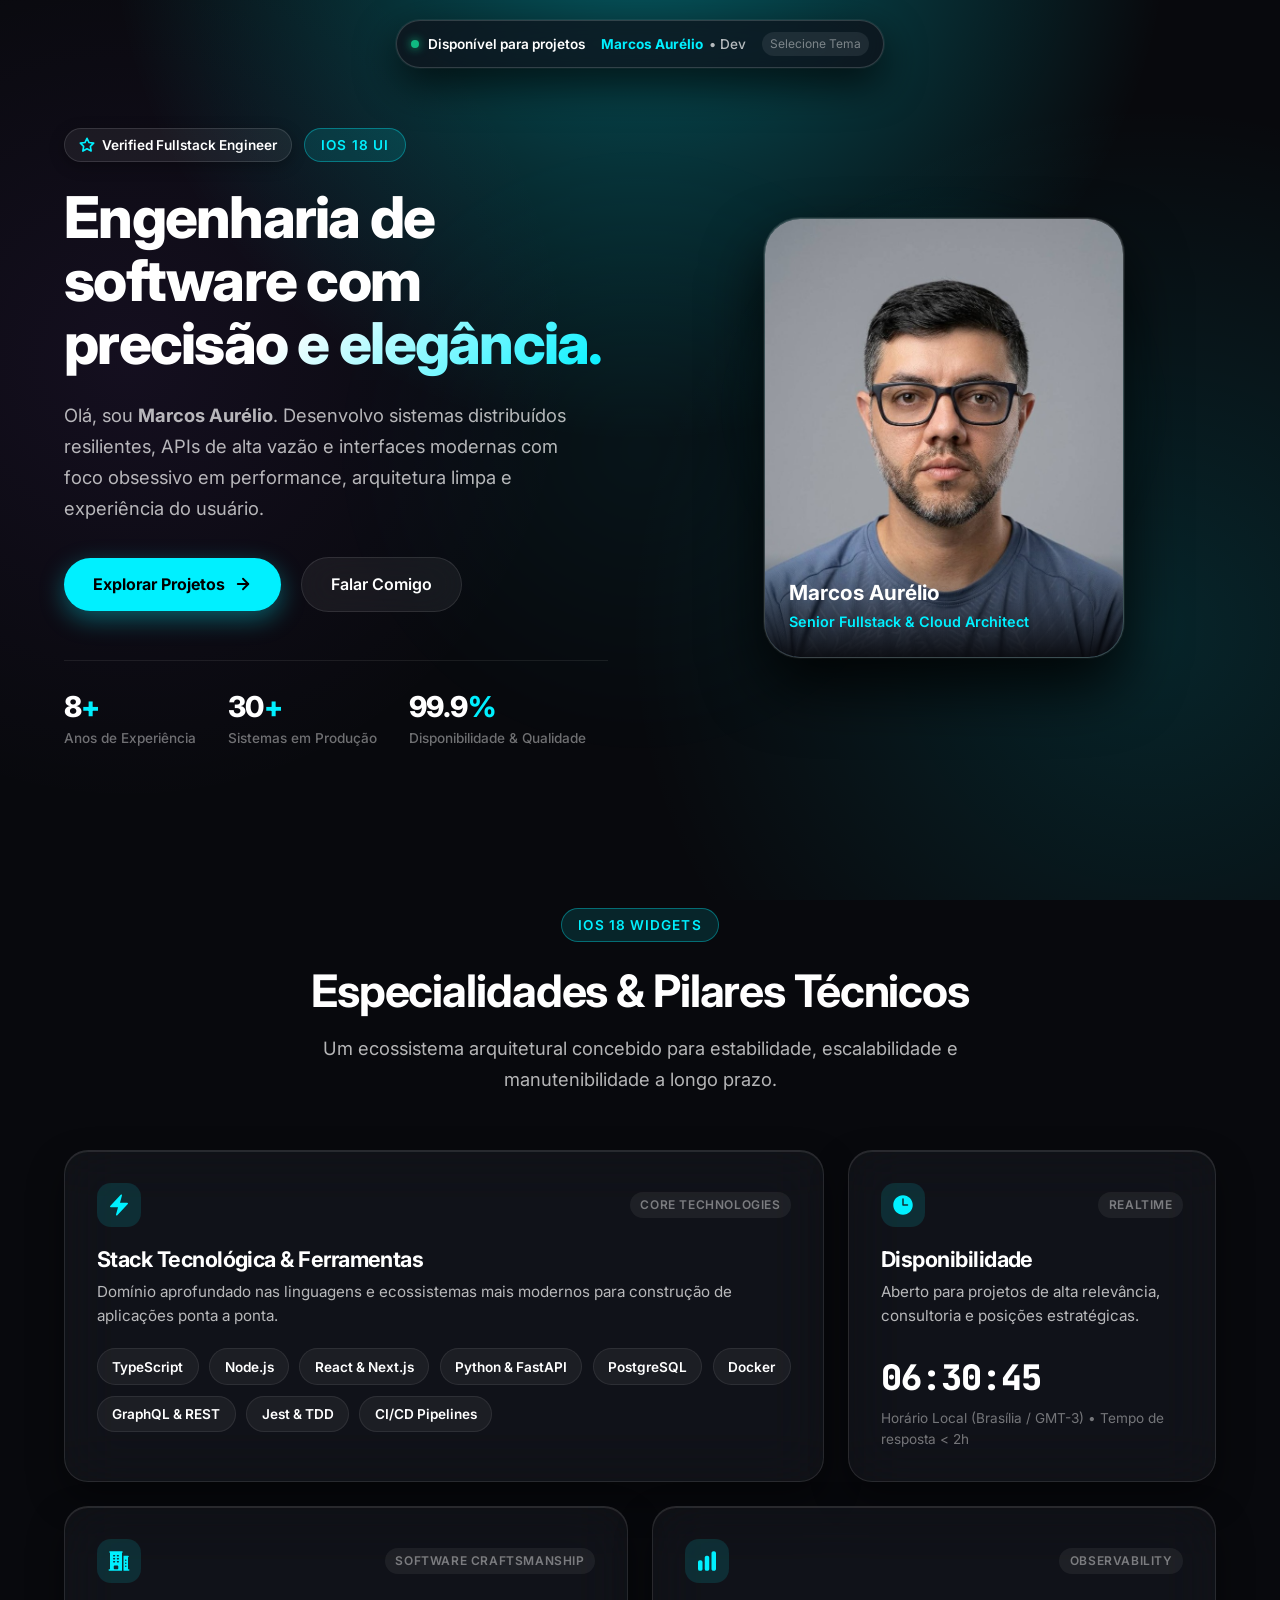
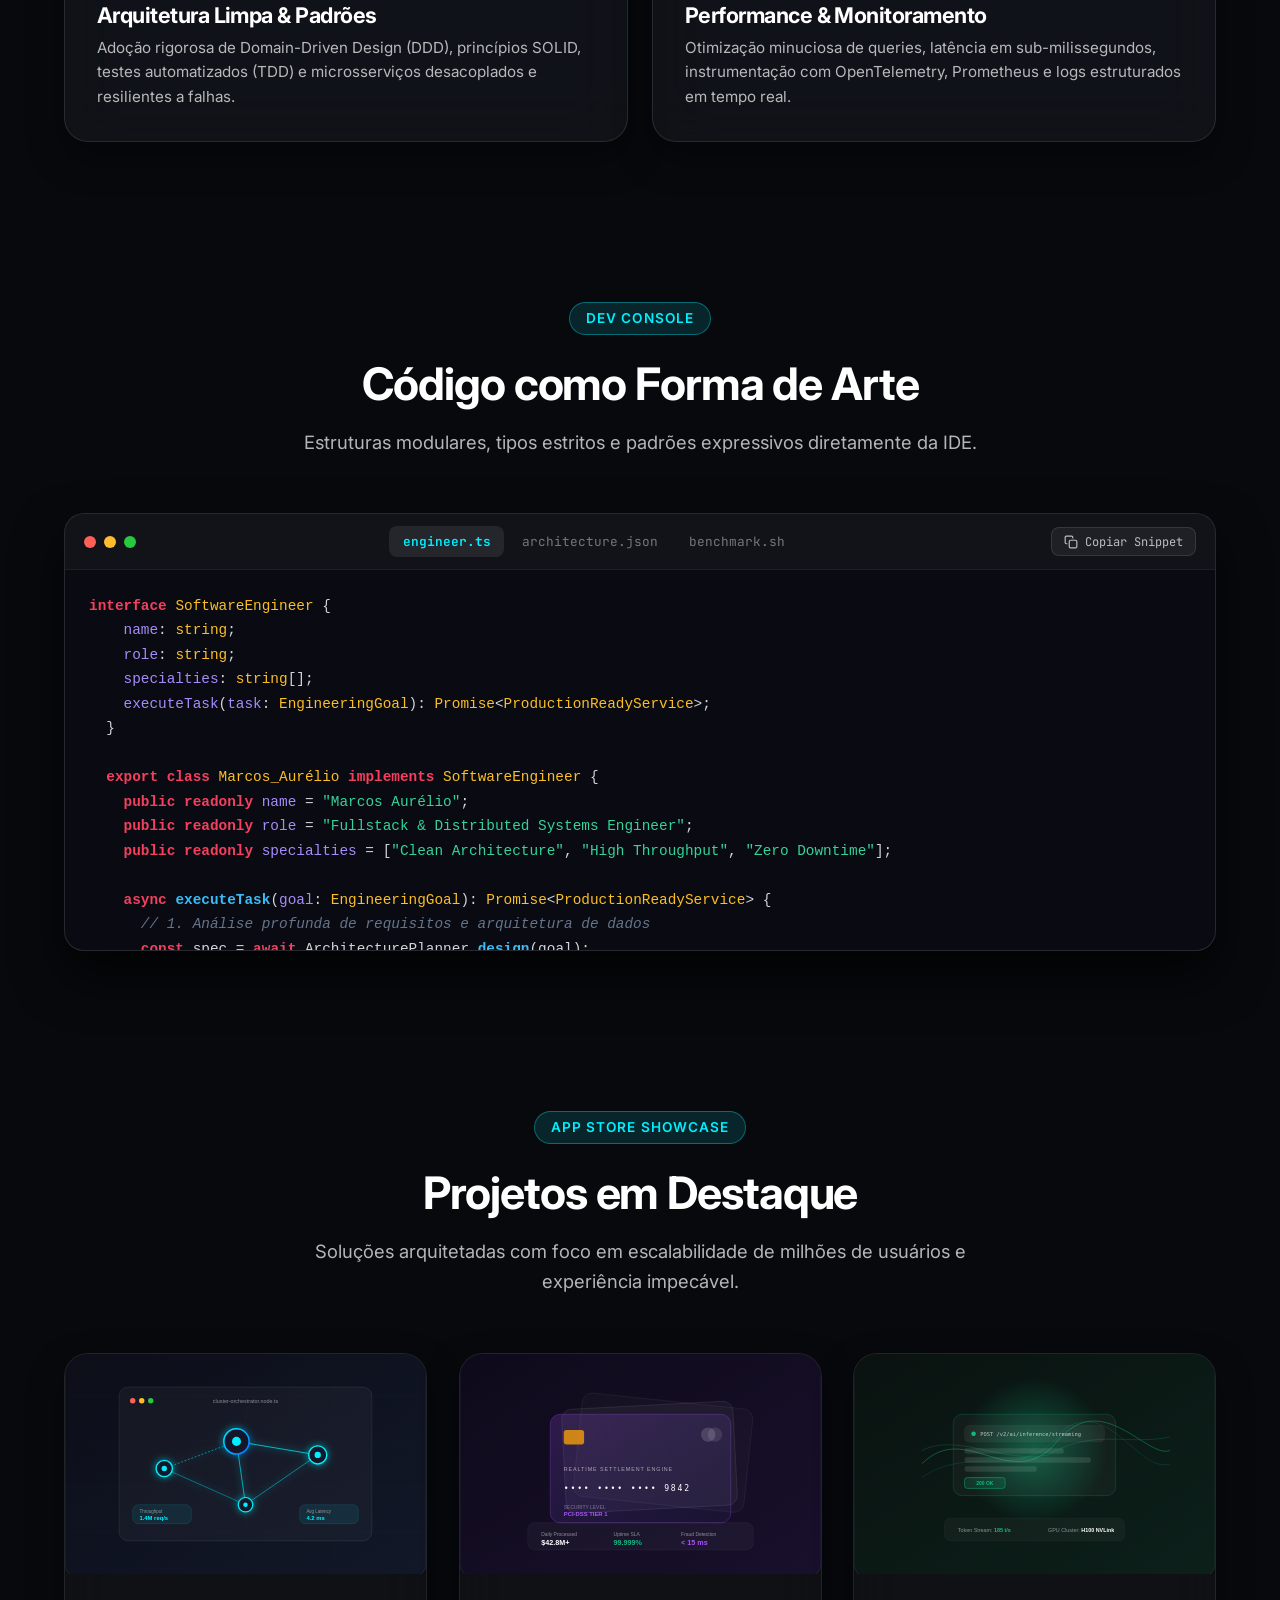
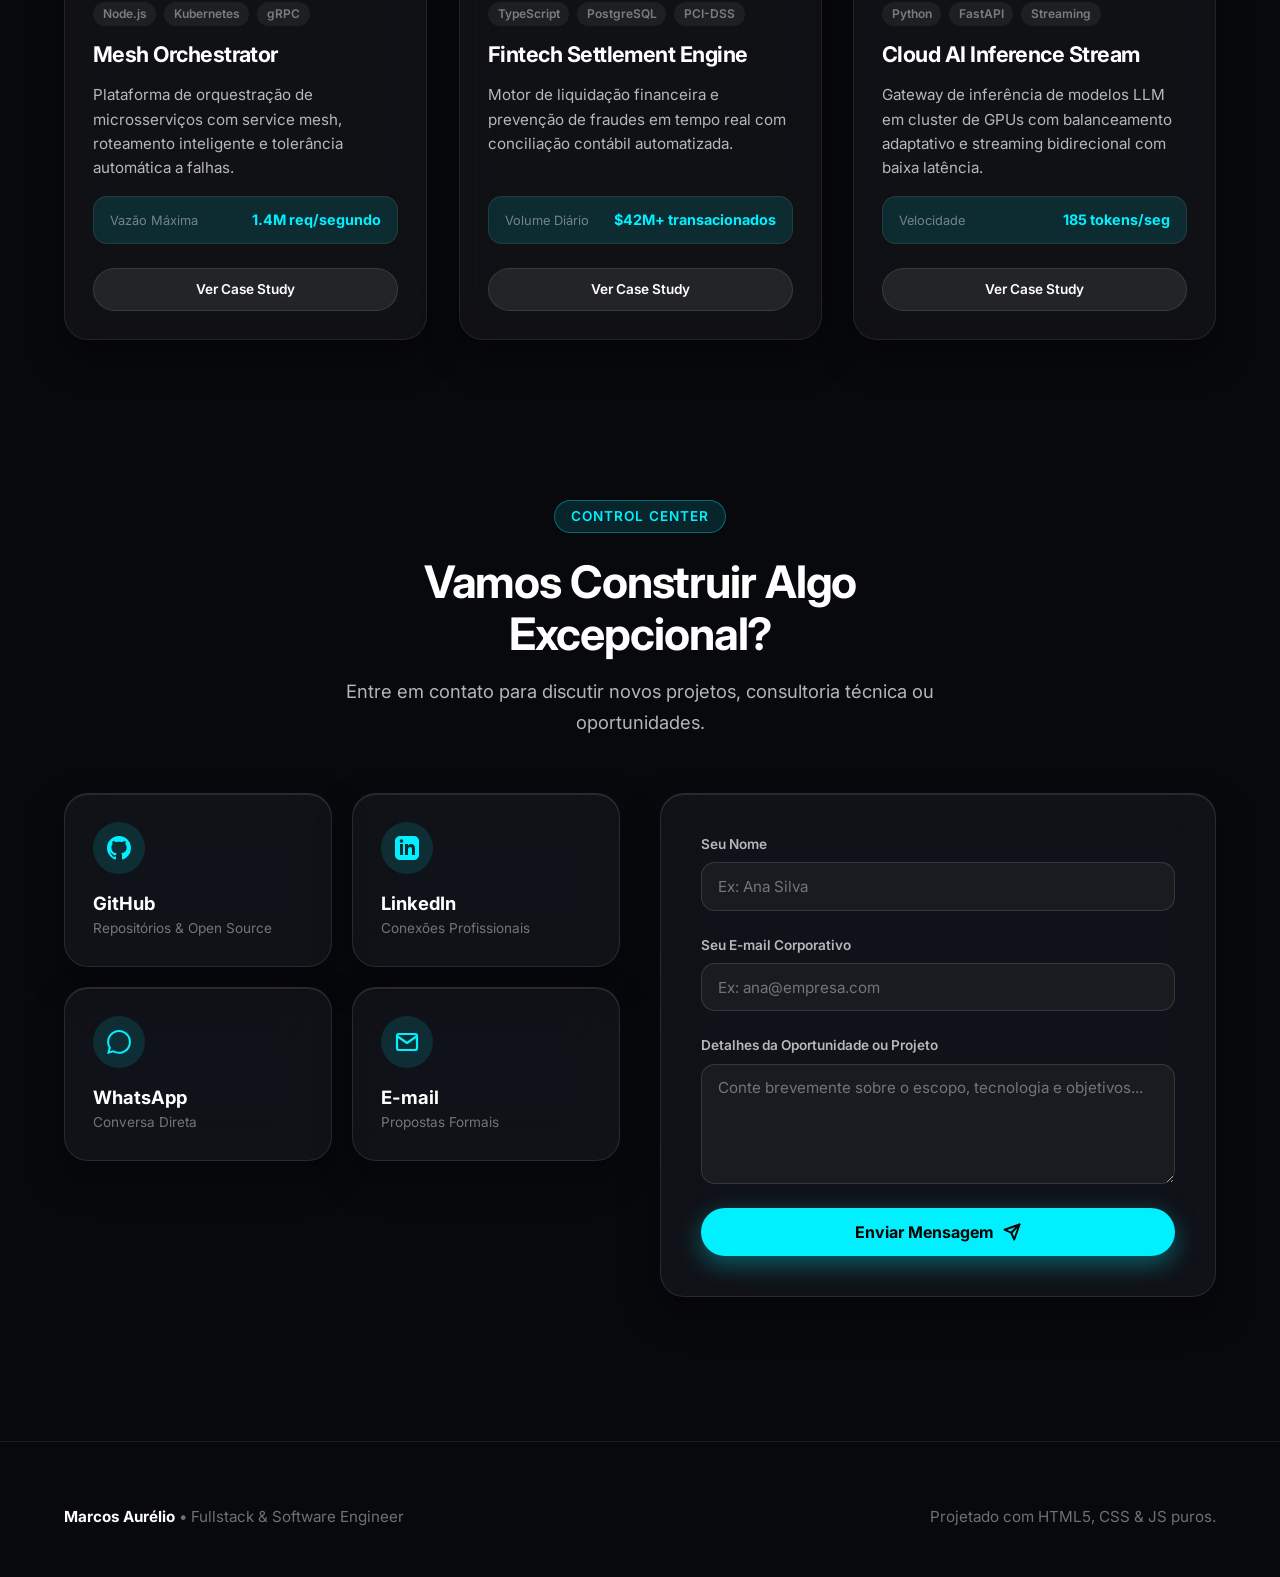
==== commit 744a50d5: "modularizando a estrutura da landing page com componentes HTML e scripts JS dedicados" ====
--- a/index.html
+++ b/index.html
@@ -7,7 +7,7 @@
   <title>Marcos Aurélio | Fullstack & Software Engineer</title>
   <link rel="icon" href="assets/fivicon.svg" type="image/x-icon">
   <meta name="description"
-    content="Portfólio profissional de Marcos Aurélio, Fullstack & Software Engineer especializado em arquitetura web moderna, sistemas distribuídos, microsserviços e interfaces fluidas de alto padrão.">
+    content="Portfólio profissional de Marco, Fullstack & Software Engineer especializado em arquitetura web moderna, sistemas distribuídos, microsserviços e interfaces fluidas de alto padrão.">
   <meta name="theme-color" content="#08090d">
 
   <!-- Google Fonts: Inter para tipografia refinada no estilo Apple -->
@@ -29,918 +29,29 @@
   <!-- Efeito de Brilho Ambiente do Cursor -->
   <div id="ambientGlow" class="ambient-glow" aria-hidden="true"></div>
 
-  <!-- Dynamic Island estilo Apple iOS 18 & Navegação Flutuante -->
-  <header class="nav-wrapper">
-    <nav id="dynamicIsland" class="dynamic-island" aria-label="Dynamic Island Navigation" aria-expanded="false">
+  <!-- Componente Header (Dynamic Island Apple iOS 18) -->
+  <div data-component="components/header.html"></div>
 
-      <!-- Visão Compacta Recolhida -->
-      <div class="island-compact">
-        <div class="island-status">
-          <span class="status-dot"></span>
-          <span>Disponível para projetos</span>
-        </div>
-        <div class="island-brand">
-          <span>Marcos Aurélio</span> • Dev
-        </div>
-        <div class="island-hint">Selecione Tema</div>
-      </div>
+  <!-- Conteúdo Principal Modularizado -->
+  <main>
+    <!-- Seção Hero -->
+    <div data-component="components/hero.html"></div>
 
-      <!-- Visão Expandida VisionOS/iOS 18 -->
-      <div class="island-expanded-content">
-        <div class="island-header">
-          <div class="island-title">Centro de Controle iOS 18</div>
-          <button id="islandCloseBtn" class="island-close-btn" aria-label="Fechar Dynamic Island">✕</button>
-        </div>
+    <!-- Seção Bento Widgets -->
+    <div data-component="components/bento.html"></div>
 
-        <!-- Seletor de Cor (Tint) -->
-        <div class="tint-picker">
-          <div class="tint-label">Escolha um Tema</div>
-          <div class="tint-options">
-            <button class="tint-btn active" data-tint="cyan" title="Cyber Cyan" aria-label="Tint Cyan"></button>
-            <button class="tint-btn" data-tint="violet" title="Electric Violet" aria-label="Tint Violet"></button>
-            <button class="tint-btn" data-tint="emerald" title="Apple Emerald" aria-label="Tint Emerald"></button>
-            <button class="tint-btn" data-tint="orange" title="Sunset Orange" aria-label="Tint Orange"></button>
-            <button class="tint-btn" data-tint="gold" title="Starlight Gold" aria-label="Tint Gold"></button>
-          </div>
-        </div>
+    <!-- Seção Terminal macOS -->
+    <div data-component="components/terminal.html"></div>
 
-        <!-- Links Rápidos -->
-        <div class="island-nav-links">
-          <a href="#hero" class="island-nav-link">Início</a>
-          <a href="#bentoWidgets" class="island-nav-link">Stack</a>
-          <a href="#terminal" class="island-nav-link">Código</a>
-          <a href="#projects" class="island-nav-link">Projetos</a>
-          <a href="#contact" class="island-nav-link">Contato</a>
-        </div>
-      </div>
+    <!-- Seção Vitrine de Projetos -->
+    <div data-component="components/projects.html"></div>
 
-    </nav>
-  </header>
+    <!-- Seção Centro de Controle & Contato -->
+    <div data-component="components/contact.html"></div>
+  </main>
 
-  <main>
-    <!-- Seção Principal (Hero) -->
-    <section id="hero" class="hero-section">
-      <div class="container">
-        <div class="hero-grid">
-  
-          <!-- Esquerda: Texto & Apresentação -->
-          <div class="hero-content">
-            <div class="hero-badge-wrap">
-              <div class="hero-verified-badge">
-                <svg viewBox="0 0 24 24" fill="none" stroke="currentColor" stroke-width="2.5" stroke-linecap="round"
-                  stroke-linejoin="round">
-                  <path d="M12 2l3.09 6.26L22 9.27l-5 4.87 1.18 6.88L12 17.77l-6.18 3.25L7 14.14 2 9.27l6.91-1.01L12 2z">
-                  </path>
-                </svg>
-                <span>Verified Fullstack Engineer</span>
-              </div>
-              <span class="section-tag">iOS 18 UI</span>
-            </div>
-  
-            <h1 class="hero-title">
-              Engenharia de software com <span class="text-gradient">precisão e elegância.</span>
-            </h1>
-  
-            <p class="hero-subtitle">
-              Olá, sou <strong>Marcos Aurélio</strong>. Desenvolvo sistemas distribuídos resilientes, APIs de alta vazão e
-              interfaces modernas com foco obsessivo em performance, arquitetura limpa e experiência do usuário.
-            </p>
-  
-            <div class="hero-actions">
-              <a href="#projects" class="btn-apple-primary">
-                <span>Explorar Projetos</span>
-                <svg width="18" height="18" viewBox="0 0 24 24" fill="none" stroke="currentColor" stroke-width="2.5"
-                  stroke-linecap="round" stroke-linejoin="round">
-                  <line x1="5" y1="12" x2="19" y2="12"></line>
-                  <polyline points="12 5 19 12 12 19"></polyline>
-                </svg>
-              </a>
-              <a href="#contact" class="btn-apple-glass">
-                <span>Falar Comigo</span>
-              </a>
-            </div>
-  
-            <!-- Estatísticas Rápidas -->
-            <div class="hero-metrics">
-              <div class="metric-item">
-                <div class="metric-number">8<span>+</span></div>
-                <div class="metric-label">Anos de Experiência</div>
-              </div>
-              <div class="metric-item">
-                <div class="metric-number">30<span>+</span></div>
-                <div class="metric-label">Sistemas em Produção</div>
-              </div>
-              <div class="metric-item">
-                <div class="metric-number">99.9<span>%</span></div>
-                <div class="metric-label">Disponibilidade & Qualidade</div>
-              </div>
-            </div>
-          </div>
-  
-          <!-- Direita: Retrato de Perfil em Vidro Squircle -->
-          <div class="hero-visual">
-            <div class="hero-glow-back"></div>
-            <div class="hero-portrait-frame glass-surface">
-              <img src="assets/marcos-profile.jpg" alt="Foto profissional de Marco, Desenvolvedor de Software Fullstack"
-                class="hero-portrait-img">
-              <div class="hero-portrait-overlay">
-                <div class="hero-portrait-name">Marcos Aurélio</div>
-                <div class="hero-portrait-role">Senior Fullstack & Cloud Architect</div>
-              </div>
-            </div>
-          </div>
-  
-        </div>
-      </div>
-    </section>
-  
-    <!-- Grade Bento de Widgets iOS 18 -->
-    <section id="bentoWidgets" class="bento-section">
-      <div class="container">
-  
-        <div class="section-header">
-          <span class="section-tag">iOS 18 Widgets</span>
-          <h2 class="section-title">Especialidades & Pilares Técnicos</h2>
-          <p class="section-desc">Um ecossistema arquitetural concebido para estabilidade, escalabilidade e
-            manutenibilidade a longo prazo.</p>
-        </div>
-  
-        <div class="bento-grid">
-  
-          <!-- Widget 1: Hub de Stack Tecnológica (Span 8) -->
-          <div class="widget-card widget-span-8 glass-surface">
-            <div class="widget-header">
-              <div class="widget-icon-pill"> <svg xmlns="http://www.w3.org/2000/svg" viewBox="0 0 24 24"
-                  fill="currentColor" class="size-6 icon">
-                  <path fill-rule="evenodd"
-                    d="M14.615 1.595a.75.75 0 0 1 .359.852L12.982 9.75h7.268a.75.75 0 0 1 .548 1.262l-10.5 11.25a.75.75 0 0 1-1.272-.71l1.992-7.302H3.75a.75.75 0 0 1-.548-1.262l10.5-11.25a.75.75 0 0 1 .913-.143Z"
-                    clip-rule="evenodd" />
-                </svg>
-              </div>
-              <div class="widget-badge">Core Technologies</div>
-            </div>
-            <h3 class="widget-title">Stack Tecnológica & Ferramentas</h3>
-            <p class="widget-desc">Domínio aprofundado nas linguagens e ecossistemas mais modernos para construção de
-              aplicações ponta a ponta.</p>
-  
-            <div class="tech-pills-wrap">
-              <div class="tech-pill"><span>TypeScript</span></div>
-              <div class="tech-pill"><span>Node.js</span></div>
-              <div class="tech-pill"><span>React & Next.js</span></div>
-              <div class="tech-pill"><span>Python & FastAPI</span></div>
-              <div class="tech-pill"><span>PostgreSQL</span></div>
-              <div class="tech-pill"><span>Docker</span></div>
-              <div class="tech-pill"><span>GraphQL & REST</span></div>
-              <div class="tech-pill"><span>Jest & TDD</span></div>
-              <div class="tech-pill"><span>CI/CD Pipelines</span></div>
-            </div>
-          </div>
-  
-          <!-- Widget 2: Status & Horário (Span 4) -->
-          <div class="widget-card widget-span-4 glass-surface">
-            <div class="widget-header">
-              <div class="widget-icon-pill"> <svg xmlns="http://www.w3.org/2000/svg" viewBox="0 0 24 24"
-                  fill="currentColor" class="size-6 icon">
-                  <path fill-rule="evenodd"
-                    d="M12 2.25c-5.385 0-9.75 4.365-9.75 9.75s4.365 9.75 9.75 9.75 9.75-4.365 9.75-9.75S17.385 2.25 12 2.25ZM12.75 6a.75.75 0 0 0-1.5 0v6c0 .414.336.75.75.75h4.5a.75.75 0 0 0 0-1.5h-3.75V6Z"
-                    clip-rule="evenodd" />
-                </svg>
-              </div>
-              <div class="widget-badge">Realtime</div>
-            </div>
-            <h3 class="widget-title">Disponibilidade</h3>
-            <p class="widget-desc">Aberto para projetos de alta relevância, consultoria e posições estratégicas.</p>
-  
-            <div class="clock-display">
-              <div id="liveClockTime" class="clock-time">--:--:--</div>
-              <div class="clock-zone">Horário Local (Brasília / GMT-3) • Tempo de resposta &lt; 2h</div>
-            </div>
-          </div>
-  
-          <!-- Widget 3: Arquitetura Limpa (Span 6) -->
-          <div class="widget-card widget-span-6 glass-surface">
-            <div class="widget-header">
-              <div class="widget-icon-pill"> <svg xmlns="http://www.w3.org/2000/svg" viewBox="0 0 24 24"
-                  fill="currentColor" class="size-6 icon">
-                  <path fill-rule="evenodd"
-                    d="M3 2.25a.75.75 0 0 0 0 1.5v16.5h-.75a.75.75 0 0 0 0 1.5H15v-18a.75.75 0 0 0 0-1.5H3ZM6.75 19.5v-2.25a.75.75 0 0 1 .75-.75h3a.75.75 0 0 1 .75.75v2.25a.75.75 0 0 1-.75.75h-3a.75.75 0 0 1-.75-.75ZM6 6.75A.75.75 0 0 1 6.75 6h.75a.75.75 0 0 1 0 1.5h-.75A.75.75 0 0 1 6 6.75ZM6.75 9a.75.75 0 0 0 0 1.5h.75a.75.75 0 0 0 0-1.5h-.75ZM6 12.75a.75.75 0 0 1 .75-.75h.75a.75.75 0 0 1 0 1.5h-.75a.75.75 0 0 1-.75-.75ZM10.5 6a.75.75 0 0 0 0 1.5h.75a.75.75 0 0 0 0-1.5h-.75Zm-.75 3.75A.75.75 0 0 1 10.5 9h.75a.75.75 0 0 1 0 1.5h-.75a.75.75 0 0 1-.75-.75ZM10.5 12a.75.75 0 0 0 0 1.5h.75a.75.75 0 0 0 0-1.5h-.75ZM16.5 6.75v15h5.25a.75.75 0 0 0 0-1.5H21v-12a.75.75 0 0 0 0-1.5h-4.5Zm1.5 4.5a.75.75 0 0 1 .75-.75h.008a.75.75 0 0 1 .75.75v.008a.75.75 0 0 1-.75.75h-.008a.75.75 0 0 1-.75-.75v-.008Zm.75 2.25a.75.75 0 0 0-.75.75v.008c0 .414.336.75.75.75h.008a.75.75 0 0 0 .75-.75v-.008a.75.75 0 0 0-.75-.75h-.008ZM18 17.25a.75.75 0 0 1 .75-.75h.008a.75.75 0 0 1 .75.75v.008a.75.75 0 0 1-.75.75h-.008a.75.75 0 0 1-.75-.75v-.008Z"
-                    clip-rule="evenodd" />
-                </svg>
-  
-              </div>
-              <div class="widget-badge">Software Craftsmanship</div>
-            </div>
-            <h3 class="widget-title">Arquitetura Limpa & Padrões</h3>
-            <p class="widget-desc">Adoção rigorosa de Domain-Driven Design (DDD), princípios SOLID, testes automatizados
-              (TDD) e microsserviços desacoplados e resilientes a falhas.</p>
-          </div>
-  
-          <!-- Widget 4: Alta Performance & Observabilidade (Span 6) -->
-          <div class="widget-card widget-span-6 glass-surface">
-            <div class="widget-header">
-              <div class="widget-icon-pill">
-                <svg xmlns="http://www.w3.org/2000/svg" viewBox="0 0 24 24" fill="currentColor" class="size-6 icon">
-                  <path
-                    d="M18.375 2.25c-1.035 0-1.875.84-1.875 1.875v15.75c0 1.035.84 1.875 1.875 1.875h.75c1.035 0 1.875-.84 1.875-1.875V4.125c0-1.036-.84-1.875-1.875-1.875h-.75ZM9.75 8.625c0-1.036.84-1.875 1.875-1.875h.75c1.036 0 1.875.84 1.875 1.875v11.25c0 1.035-.84 1.875-1.875 1.875h-.75a1.875 1.875 0 0 1-1.875-1.875V8.625ZM3 13.125c0-1.036.84-1.875 1.875-1.875h.75c1.036 0 1.875.84 1.875 1.875v6.75c0 1.035-.84 1.875-1.875 1.875h-.75A1.875 1.875 0 0 1 3 19.875v-6.75Z" />
-                </svg>
-              </div>
-              <div class="widget-badge">Observability</div>
-            </div>
-            <h3 class="widget-title">Performance & Monitoramento</h3>
-            <p class="widget-desc">Otimização minuciosa de queries, latência em sub-milissegundos, instrumentação com
-              OpenTelemetry, Prometheus e logs estruturados em tempo real.</p>
-          </div>
-  
-        </div>
-  
-      </div>
-    </section>
-  
-    <!-- Seção de Terminal macOS Interativo -->
-    <section id="terminal" class="terminal-section">
-      <div class="container">
-  
-        <div class="section-header">
-          <span class="section-tag">Dev Console</span>
-          <h2 class="section-title">Código como Forma de Arte</h2>
-          <p class="section-desc">Estruturas modulares, tipos estritos e padrões expressivos diretamente da IDE.</p>
-        </div>
-  
-        <div class="terminal-window glass-surface">
-          <div class="terminal-titlebar">
-            <div class="terminal-controls">
-              <span class="terminal-dot close"></span>
-              <span class="terminal-dot minimize"></span>
-              <span class="terminal-dot expand"></span>
-            </div>
-            <div class="terminal-tabs">
-              <div class="terminal-tab active" data-tab="engineer">engineer.ts</div>
-              <div class="terminal-tab" data-tab="architecture">architecture.json</div>
-              <div class="terminal-tab" data-tab="benchmark">benchmark.sh</div>
-            </div>
-            <div class="terminal-actions">
-              <button id="terminalCopyBtn" class="terminal-copy-btn" aria-label="Copiar código do terminal">
-                <svg width="14" height="14" viewBox="0 0 24 24" fill="none" stroke="currentColor" stroke-width="2"
-                  stroke-linecap="round" stroke-linejoin="round">
-                  <rect x="9" y="9" width="13" height="13" rx="2" ry="2"></rect>
-                  <path d="M5 15H4a2 2 0 0 1-2-2V4a2 2 0 0 1 2-2h9a2 2 0 0 1 2 2v1"></path>
-                </svg>
-                <span>Copiar Snippet</span>
-              </button>
-            </div>
-          </div>
-  
-          <div class="terminal-code-body">
-  
-            <!-- Aba 1: engineer.ts -->
-            <pre id="tabContent-engineer" class="terminal-code active"><code><span class="syn-kw">interface</span> <span class="syn-type">SoftwareEngineer</span> {
-    <span class="syn-prop">name</span>: <span class="syn-type">string</span>;
-    <span class="syn-prop">role</span>: <span class="syn-type">string</span>;
-    <span class="syn-prop">specialties</span>: <span class="syn-type">string</span>[];
-    <span class="syn-prop">executeTask</span>(<span class="syn-prop">task</span>: <span class="syn-type">EngineeringGoal</span>): <span class="syn-type">Promise</span>&lt;<span class="syn-type">ProductionReadyService</span>&gt;;
-  }
-  
-  <span class="syn-kw">export class</span> <span class="syn-type">Marcos_Aurélio</span> <span class="syn-kw">implements</span> <span class="syn-type">SoftwareEngineer</span> {
-    <span class="syn-kw">public readonly</span> <span class="syn-prop">name</span> = <span class="syn-str">"Marcos Aurélio"</span>;
-    <span class="syn-kw">public readonly</span> <span class="syn-prop">role</span> = <span class="syn-str">"Fullstack & Distributed Systems Engineer"</span>;
-    <span class="syn-kw">public readonly</span> <span class="syn-prop">specialties</span> = [<span class="syn-str">"Clean Architecture"</span>, <span class="syn-str">"High Throughput"</span>, <span class="syn-str">"Zero Downtime"</span>];
-  
-    <span class="syn-kw">async</span> <span class="syn-fn">executeTask</span>(<span class="syn-prop">goal</span>: <span class="syn-type">EngineeringGoal</span>): <span class="syn-type">Promise</span>&lt;<span class="syn-type">ProductionReadyService</span>&gt; {
-      <span class="syn-com">// 1. Análise profunda de requisitos e arquitetura de dados</span>
-      <span class="syn-kw">const</span> spec = <span class="syn-kw">await</span> ArchitecturePlanner.<span class="syn-fn">design</span>(goal);
-      
-      <span class="syn-com">// 2. Ciclo rigoroso de TDD (Test-Driven Development)</span>
-      <span class="syn-kw">await</span> AutomatedTesting.<span class="syn-fn">ensureReliability</span>(spec);
-  
-      <span class="syn-com">// 3. Deploy contínuo resiliente e monitoramento ativo</span>
-      <span class="syn-kw">return</span> DeploymentPipeline.<span class="syn-fn">shipWithObservability</span>(spec);
-    }
-  }</code></pre>
-  
-            <!-- Aba 2: architecture.json -->
-            <pre id="tabContent-architecture" class="terminal-code"><code>{
-    <span class="syn-prop">"system"</span>: <span class="syn-str">"Global Distributed Core"</span>,
-    <span class="syn-prop">"version"</span>: <span class="syn-str">"6.4.2"</span>,
-    <span class="syn-prop">"runtime"</span>: <span class="syn-str">"Node.js 22 LTS / Linux Container"</span>,
-    <span class="syn-prop">"clusters"</span>: [
-      { <span class="syn-prop">"region"</span>: <span class="syn-str">"us-east-1"</span>, <span class="syn-prop">"status"</span>: <span class="syn-str">"healthy"</span>, <span class="syn-prop">"latency"</span>: <span class="syn-str">"12ms"</span> },
-      { <span class="syn-prop">"region"</span>: <span class="syn-str">"sa-east-1"</span>, <span class="syn-prop">"status"</span>: <span class="syn-str">"healthy"</span>, <span class="syn-prop">"latency"</span>: <span class="syn-str">"4ms"</span> }
-    ],
-    <span class="syn-prop">"security"</span>: {
-      <span class="syn-prop">"mTLS"</span>: <span class="syn-kw">true</span>,
-      <span class="syn-prop">"jwt_rotation"</span>: <span class="syn-str">"24h"</span>,
-      <span class="syn-prop">"rate_limit"</span>: <span class="syn-str">"10000 req/sec"</span>
-    }
-  }</code></pre>
-  
-            <!-- Aba 3: benchmark.sh -->
-            <pre id="tabContent-benchmark" class="terminal-code"><code><span class="syn-com">#!/usr/bin/env bash</span>
-  <span class="syn-fn">echo</span> <span class="syn-str">"== Running Performance Load Stress Test =="</span>
-  k6 run --vus 5000 --duration 60s load-test.js
-  
-  <span class="syn-com"># Results:</span>
-  <span class="syn-prop">Requests</span>: 1,420,000 reqs
-  <span class="syn-prop">Failed</span>: 0 (0.00%)
-  <span class="syn-prop">p95 Latency</span>: 4.8ms
-  <span class="syn-str">✔ Status: PASS - Ready for global deployment</span></code></pre>
-  
-          </div>
-        </div>
-  
-      </div>
-    </section>
-  
-    <!-- Seção de Vitrine de Projetos -->
-    <section id="projects" class="projects-section">
-      <div class="container">
-  
-        <div class="section-header">
-          <span class="section-tag">App Store Showcase</span>
-          <h2 class="section-title">Projetos em Destaque</h2>
-          <p class="section-desc">Soluções arquitetadas com foco em escalabilidade de milhões de usuários e experiência
-            impecável.</p>
-        </div>
-  
-        <div class="projects-grid">
-  
-          <!-- Projeto 1 -->
-          <article class="project-card glass-surface">
-            <div class="project-media-wrap">
-              <img src="assets/project-distributed.svg" alt="Preview da plataforma de Sistemas Distribuídos"
-                class="project-media-img">
-            </div>
-            <div class="project-body">
-              <div class="project-tags">
-                <span class="project-tag">Node.js</span>
-                <span class="project-tag">Kubernetes</span>
-                <span class="project-tag">gRPC</span>
-              </div>
-              <h3 class="project-title">Mesh Orchestrator</h3>
-              <p class="project-desc">Plataforma de orquestração de microsserviços com service mesh, roteamento
-                inteligente e tolerância automática a falhas.</p>
-              <div class="project-metric-box">
-                <span class="project-metric-label">Vazão Máxima</span>
-                <span class="project-metric-val">1.4M req/segundo</span>
-              </div>
-              <div class="project-links">
-                <a href="#contact" class="project-link-btn project-link-primary">Ver Case Study</a>
-              </div>
-            </div>
-          </article>
-  
-          <!-- Projeto 2 -->
-          <article class="project-card glass-surface">
-            <div class="project-media-wrap">
-              <img src="assets/project-fintech.svg" alt="Preview da infraestrutura de Fintech & Pagamentos"
-                class="project-media-img">
-            </div>
-            <div class="project-body">
-              <div class="project-tags">
-                <span class="project-tag">TypeScript</span>
-                <span class="project-tag">PostgreSQL</span>
-                <span class="project-tag">PCI-DSS</span>
-              </div>
-              <h3 class="project-title">Fintech Settlement Engine</h3>
-              <p class="project-desc">Motor de liquidação financeira e prevenção de fraudes em tempo real com conciliação
-                contábil automatizada.</p>
-              <div class="project-metric-box">
-                <span class="project-metric-label">Volume Diário</span>
-                <span class="project-metric-val">$42M+ transacionados</span>
-              </div>
-              <div class="project-links">
-                <a href="#contact" class="project-link-btn project-link-primary">Ver Case Study</a>
-              </div>
-            </div>
-          </article>
-  
-          <!-- Projeto 3 -->
-          <article class="project-card glass-surface">
-            <div class="project-media-wrap">
-              <img src="assets/project-cloudai.svg" alt="Preview da API de IA e Streaming" class="project-media-img">
-            </div>
-            <div class="project-body">
-              <div class="project-tags">
-                <span class="project-tag">Python</span>
-                <span class="project-tag">FastAPI</span>
-                <span class="project-tag">Streaming</span>
-              </div>
-              <h3 class="project-title">Cloud AI Inference Stream</h3>
-              <p class="project-desc">Gateway de inferência de modelos LLM em cluster de GPUs com balanceamento adaptativo
-                e streaming bidirecional com baixa latência.</p>
-              <div class="project-metric-box">
-                <span class="project-metric-label">Velocidade</span>
-                <span class="project-metric-val">185 tokens/seg</span>
-              </div>
-              <div class="project-links">
-                <a href="#contact" class="project-link-btn project-link-primary">Ver Case Study</a>
-              </div>
-            </div>
-          </article>
-  
-        </div>
-  
-      </div>
-    </section>
-  
-    <!-- Seção de Contato - Central de Controle -->
-    <section id="contact" class="contact-section">
-      <div class="container">
-  
-        <div class="section-header">
-          <span class="section-tag">Control Center</span>
-          <h2 class="section-title">Vamos Construir Algo Excepcional?</h2>
-          <p class="section-desc">Entre em contato para discutir novos projetos, consultoria técnica ou oportunidades.</p>
-        </div>
-  
-        <div class="control-center-grid">
-  
-          <!-- Esquerda: Painéis de Ação Rápida -->
-          <div class="control-buttons-panel">
-  
-            <a href="https://github.com/marcosaureliodev" target="_blank" rel="noopener noreferrer"
-              class="control-btn glass-surface">
-              <div class="control-icon-circle">
-                <svg width="24" height="24" viewBox="0 0 24 24" fill="currentColor">
-                  <path
-                    d="M12 0C5.37 0 0 5.37 0 12c0 5.31 3.435 9.795 8.205 11.385.6.105.825-.255.825-.57 0-.285-.015-1.23-.015-2.235-3.015.555-3.795-.735-4.035-1.41-.135-.345-.72-1.41-1.23-1.695-.42-.225-1.02-.78-.015-.795.945-.015 1.62.87 1.845 1.23 1.08 1.815 2.805 1.305 3.495.99.105-.78.42-1.305.765-1.605-2.67-.3-5.46-1.335-5.46-5.925 0-1.305.465-2.385 1.23-3.225-.12-.3-.54-1.53.12-3.18 0 0 1.005-.315 3.3 1.23.96-.27 1.98-.405 3-.405s2.04.135 3 .405c2.295-1.56 3.3-1.23 3.3-1.23.66 1.65.24 2.88.12 3.18.765.84 1.23 1.905 1.23 3.225 0 4.605-2.805 5.625-5.475 5.925.435.375.81 1.095.81 2.22 0 1.605-.015 2.895-.015 3.3 0 .315.225.69.825.57A12.02 12.02 0 0024 12c0-6.63-5.37-12-12-12z" />
-                </svg>
-              </div>
-              <div>
-                <div class="control-btn-title">GitHub</div>
-                <div class="control-btn-subtitle">Repositórios & Open Source</div>
-              </div>
-            </a>
-  
-            <a href="https://www.linkedin.com/in/marcos-aur%C3%A9lio-47b590139/?isSelfProfile=true" target="_blank"
-              rel="noopener noreferrer" class="control-btn glass-surface">
-              <div class="control-icon-circle">
-                <svg width="24" height="24" viewBox="0 0 24 24" fill="currentColor">
-                  <path
-                    d="M19 0h-14c-2.761 0-5 2.239-5 5v14c0 2.761 2.239 5 5 5h14c2.762 0 5-2.239 5-5v-14c0-2.761-2.238-5-5-5zm-11 19h-3v-11h3v11zm-1.5-12.268c-.966 0-1.75-.79-1.75-1.764s.784-1.764 1.75-1.764 1.75.79 1.75 1.764-.783 1.764-1.75 1.764zm13.5 12.268h-3v-5.604c0-3.368-4-3.113-4 0v5.604h-3v-11h3v1.765c1.396-2.586 7-2.777 7 2.476v6.759z" />
-                </svg>
-              </div>
-              <div>
-                <div class="control-btn-title">LinkedIn</div>
-                <div class="control-btn-subtitle">Conexões Profissionais</div>
-              </div>
-            </a>
-  
-            <a href="https://web.whatsapp.com/send/?phone=5599982501381&text&type=phone_number&app_absent=0"
-              target="_blank" rel="noopener noreferrer" class="control-btn glass-surface">
-              <div class="control-icon-circle">
-                <svg width="24" height="24" viewBox="0 0 24 24" fill="currentColor">
-                  <path
-                    d="M.057 24l1.687-6.163c-1.041-1.804-1.588-3.849-1.587-5.946.003-6.556 5.338-11.891 11.893-11.891 3.181.001 6.167 1.24 8.413 3.488 2.245 2.248 3.481 5.236 3.48 8.414-.003 6.557-5.338 11.892-11.893 11.892-1.99-.001-3.951-.5-5.688-1.448l-6.305 1.654zm6.597-3.807c1.676.995 3.276 1.591 5.392 1.592 5.448 0 9.886-4.434 9.889-9.885.002-5.462-4.415-9.89-9.881-9.892-5.452 0-9.887 4.434-9.889 9.884-.001 2.225.651 3.891 1.746 5.634l-.999 3.648 3.742-.981z" />
-                </svg>
-              </div>
-              <div>
-                <div class="control-btn-title">WhatsApp</div>
-                <div class="control-btn-subtitle">Conversa Direta</div>
-              </div>
-            </a>
-  
-            <a href="mailto:marcos.aureliodev@gmail.com" class="control-btn glass-surface">
-              <div class="control-icon-circle">
-                <svg width="24" height="24" viewBox="0 0 24 24" fill="none" stroke="currentColor" stroke-width="2.2"
-                  stroke-linecap="round" stroke-linejoin="round">
-                  <path d="M4 4h16c1.1 0 2 .9 2 2v12c0 1.1-.9 2-2 2H4c-1.1 0-2-.9-2-2V6c0-1.1.9-2 2-2z"></path>
-                  <polyline points="22,6 12,13 2,6"></polyline>
-                </svg>
-              </div>
-              <div>
-                <div class="control-btn-title">E-mail</div>
-                <div class="control-btn-subtitle">Propostas Formais</div>
-              </div>
-            </a>
-  
-          </div>
-  
-          <!-- Direita: Formulário de Contato em Vidro -->
-          <form id="contactForm" class="contact-form-glass glass-surface">
-            <div class="form-group">
-              <label for="formName" class="form-label">Seu Nome</label>
-              <input type="text" id="formName" class="form-input" placeholder="Ex: Ana Silva" required
-                aria-required="true">
-            </div>
-  
-            <div class="form-group">
-              <label for="formEmail" class="form-label">Seu E-mail Corporativo</label>
-              <input type="email" id="formEmail" class="form-input" placeholder="Ex: ana@empresa.com" required
-                aria-required="true">
-            </div>
-  
-            <div class="form-group">
-              <label for="formMessage" class="form-label">Detalhes da Oportunidade ou Projeto</label>
-              <textarea id="formMessage" class="form-textarea"
-                placeholder="Conte brevemente sobre o escopo, tecnologia e objetivos..." required
-                aria-required="true"></textarea>
-            </div>
-  
-            <button type="submit" class="btn-apple-primary">
-              <span>Enviar Mensagem</span>
-              <svg width="18" height="18" viewBox="0 0 24 24" fill="none" stroke="currentColor" stroke-width="2.5"
-                stroke-linecap="round" stroke-linejoin="round">
-                <line x1="22" y1="2" x2="11" y2="13"></line>
-                <polygon points="22 2 15 22 11 13 2 9 22 2"></polygon>
-              </svg>
-<<<<<<< HEAD
-=======
-            </a>
-            <a href="#contact" class="btn-apple-glass">
-              <span>Falar Comigo</span>
-            </a>
-          </div>
-
-          <!-- Estatísticas Rápidas -->
-          <div class="hero-metrics">
-            <div class="metric-item">
-              <div class="metric-number">8<span>+</span></div>
-              <div class="metric-label">Anos de Experiência</div>
-            </div>
-            <div class="metric-item">
-              <div class="metric-number">30<span>+</span></div>
-              <div class="metric-label">Sistemas em Produção</div>
-            </div>
-            <div class="metric-item">
-              <div class="metric-number">99.9<span>%</span></div>
-              <div class="metric-label">Disponibilidade & Qualidade</div>
-            </div>
-          </div>
-        </div>
-
-        <!-- Direita: Retrato de Perfil em Vidro Squircle -->
-        <div class="hero-visual">
-          <div class="hero-glow-back"></div>
-          <div class="hero-portrait-frame glass-surface">
-            <img src="assets/marcos-profile.jpg" alt="Foto profissional de Marco, Desenvolvedor de Software Fullstack"
-              class="hero-portrait-img">
-            <div class="hero-portrait-overlay">
-              <div class="hero-portrait-name">Marcos Aurélio</div>
-              <div class="hero-portrait-role">Pleno Fullstack</div>
-            </div>
-          </div>
-        </div>
-
-      </div>
-    </div>
-  </section>
-
-  <!-- Grade Bento de Widgets iOS 18 -->
-  <section id="bentoWidgets" class="bento-section">
-    <div class="container">
-
-      <div class="section-header">
-        <span class="section-tag">iOS 18 Widgets</span>
-        <h2 class="section-title">Especialidades & Pilares Técnicos</h2>
-        <p class="section-desc">Um ecossistema arquitetural concebido para estabilidade, escalabilidade e
-          manutenibilidade a longo prazo.</p>
-      </div>
-
-      <div class="bento-grid">
-
-        <!-- Widget 1: Hub de Stack Tecnológica (Span 8) -->
-        <div class="widget-card widget-span-8 glass-surface">
-          <div class="widget-header">
-            <div class="widget-icon-pill"> <svg xmlns="http://www.w3.org/2000/svg" viewBox="0 0 24 24"
-                fill="currentColor" class="size-6 icon">
-                <path fill-rule="evenodd"
-                  d="M14.615 1.595a.75.75 0 0 1 .359.852L12.982 9.75h7.268a.75.75 0 0 1 .548 1.262l-10.5 11.25a.75.75 0 0 1-1.272-.71l1.992-7.302H3.75a.75.75 0 0 1-.548-1.262l10.5-11.25a.75.75 0 0 1 .913-.143Z"
-                  clip-rule="evenodd" />
-              </svg>
-            </div>
-            <div class="widget-badge">Core Technologies</div>
-          </div>
-          <h3 class="widget-title">Stack Tecnológica & Ferramentas</h3>
-          <p class="widget-desc">Domínio aprofundado nas linguagens e ecossistemas mais modernos para construção de
-            aplicações ponta a ponta.</p>
-
-          <div class="tech-pills-wrap">
-            <div class="tech-pill"><span>TypeScript</span></div>
-            <div class="tech-pill"><span>Node.js</span></div>
-            <div class="tech-pill"><span>React & Next.js</span></div>
-            <div class="tech-pill"><span>Python & FastAPI</span></div>
-            <div class="tech-pill"><span>PostgreSQL</span></div>
-            <div class="tech-pill"><span>Docker</span></div>
-            <div class="tech-pill"><span>GraphQL & REST</span></div>
-            <div class="tech-pill"><span>Jest & TDD</span></div>
-            <div class="tech-pill"><span>CI/CD Pipelines</span></div>
-          </div>
-        </div>
-
-        <!-- Widget 2: Status & Horário (Span 4) -->
-        <div class="widget-card widget-span-4 glass-surface">
-          <div class="widget-header">
-            <div class="widget-icon-pill"> <svg xmlns="http://www.w3.org/2000/svg" viewBox="0 0 24 24"
-                fill="currentColor" class="size-6 icon">
-                <path fill-rule="evenodd"
-                  d="M12 2.25c-5.385 0-9.75 4.365-9.75 9.75s4.365 9.75 9.75 9.75 9.75-4.365 9.75-9.75S17.385 2.25 12 2.25ZM12.75 6a.75.75 0 0 0-1.5 0v6c0 .414.336.75.75.75h4.5a.75.75 0 0 0 0-1.5h-3.75V6Z"
-                  clip-rule="evenodd" />
-              </svg>
-            </div>
-            <div class="widget-badge">Realtime</div>
-          </div>
-          <h3 class="widget-title">Disponibilidade</h3>
-          <p class="widget-desc">Aberto para projetos de alta relevância, consultoria e posições estratégicas.</p>
-
-          <div class="clock-display">
-            <div id="liveClockTime" class="clock-time">--:--:--</div>
-            <div class="clock-zone">Horário Local (Brasília / GMT-3) • Tempo de resposta &lt; 2h</div>
-          </div>
-        </div>
-
-        <!-- Widget 3: Arquitetura Limpa (Span 6) -->
-        <div class="widget-card widget-span-6 glass-surface">
-          <div class="widget-header">
-            <div class="widget-icon-pill"> <svg xmlns="http://www.w3.org/2000/svg" viewBox="0 0 24 24"
-                fill="currentColor" class="size-6 icon">
-                <path fill-rule="evenodd"
-                  d="M3 2.25a.75.75 0 0 0 0 1.5v16.5h-.75a.75.75 0 0 0 0 1.5H15v-18a.75.75 0 0 0 0-1.5H3ZM6.75 19.5v-2.25a.75.75 0 0 1 .75-.75h3a.75.75 0 0 1 .75.75v2.25a.75.75 0 0 1-.75.75h-3a.75.75 0 0 1-.75-.75ZM6 6.75A.75.75 0 0 1 6.75 6h.75a.75.75 0 0 1 0 1.5h-.75A.75.75 0 0 1 6 6.75ZM6.75 9a.75.75 0 0 0 0 1.5h.75a.75.75 0 0 0 0-1.5h-.75ZM6 12.75a.75.75 0 0 1 .75-.75h.75a.75.75 0 0 1 0 1.5h-.75a.75.75 0 0 1-.75-.75ZM10.5 6a.75.75 0 0 0 0 1.5h.75a.75.75 0 0 0 0-1.5h-.75Zm-.75 3.75A.75.75 0 0 1 10.5 9h.75a.75.75 0 0 1 0 1.5h-.75a.75.75 0 0 1-.75-.75ZM10.5 12a.75.75 0 0 0 0 1.5h.75a.75.75 0 0 0 0-1.5h-.75ZM16.5 6.75v15h5.25a.75.75 0 0 0 0-1.5H21v-12a.75.75 0 0 0 0-1.5h-4.5Zm1.5 4.5a.75.75 0 0 1 .75-.75h.008a.75.75 0 0 1 .75.75v.008a.75.75 0 0 1-.75.75h-.008a.75.75 0 0 1-.75-.75v-.008Zm.75 2.25a.75.75 0 0 0-.75.75v.008c0 .414.336.75.75.75h.008a.75.75 0 0 0 .75-.75v-.008a.75.75 0 0 0-.75-.75h-.008ZM18 17.25a.75.75 0 0 1 .75-.75h.008a.75.75 0 0 1 .75.75v.008a.75.75 0 0 1-.75.75h-.008a.75.75 0 0 1-.75-.75v-.008Z"
-                  clip-rule="evenodd" />
-              </svg>
-
-            </div>
-            <div class="widget-badge">Software Craftsmanship</div>
-          </div>
-          <h3 class="widget-title">Arquitetura Limpa & Padrões</h3>
-          <p class="widget-desc">Adoção rigorosa de Domain-Driven Design (DDD), princípios SOLID, testes automatizados
-            (TDD) e microsserviços desacoplados e resilientes a falhas.</p>
-        </div>
-
-        <!-- Widget 4: Alta Performance & Observabilidade (Span 6) -->
-        <div class="widget-card widget-span-6 glass-surface">
-          <div class="widget-header">
-            <div class="widget-icon-pill">
-              <svg xmlns="http://www.w3.org/2000/svg" viewBox="0 0 24 24" fill="currentColor" class="size-6 icon">
-                <path
-                  d="M18.375 2.25c-1.035 0-1.875.84-1.875 1.875v15.75c0 1.035.84 1.875 1.875 1.875h.75c1.035 0 1.875-.84 1.875-1.875V4.125c0-1.036-.84-1.875-1.875-1.875h-.75ZM9.75 8.625c0-1.036.84-1.875 1.875-1.875h.75c1.036 0 1.875.84 1.875 1.875v11.25c0 1.035-.84 1.875-1.875 1.875h-.75a1.875 1.875 0 0 1-1.875-1.875V8.625ZM3 13.125c0-1.036.84-1.875 1.875-1.875h.75c1.036 0 1.875.84 1.875 1.875v6.75c0 1.035-.84 1.875-1.875 1.875h-.75A1.875 1.875 0 0 1 3 19.875v-6.75Z" />
-              </svg>
-            </div>
-            <div class="widget-badge">Observability</div>
-          </div>
-          <h3 class="widget-title">Performance & Monitoramento</h3>
-          <p class="widget-desc">Otimização minuciosa de queries, latência em sub-milissegundos, instrumentação com
-            OpenTelemetry, Prometheus e logs estruturados em tempo real.</p>
-        </div>
-
-      </div>
-
-    </div>
-  </section>
-
-  <!-- Seção de Terminal macOS Interativo -->
-  <section id="terminal" class="terminal-section">
-    <div class="container">
-
-      <div class="section-header">
-        <span class="section-tag">Dev Console</span>
-        <h2 class="section-title">Código como Forma de Arte</h2>
-        <p class="section-desc">Estruturas modulares, tipos estritos e padrões expressivos diretamente da IDE.</p>
-      </div>
-
-      <div class="terminal-window glass-surface">
-        <div class="terminal-titlebar">
-          <div class="terminal-controls">
-            <span class="terminal-dot close"></span>
-            <span class="terminal-dot minimize"></span>
-            <span class="terminal-dot expand"></span>
-          </div>
-          <div class="terminal-tabs">
-            <div class="terminal-tab active" data-tab="engineer">engineer.ts</div>
-            <div class="terminal-tab" data-tab="architecture">architecture.json</div>
-            <div class="terminal-tab" data-tab="benchmark">benchmark.sh</div>
-          </div>
-          <div class="terminal-actions">
-            <button id="terminalCopyBtn" class="terminal-copy-btn" aria-label="Copiar código do terminal">
-              <svg width="14" height="14" viewBox="0 0 24 24" fill="none" stroke="currentColor" stroke-width="2"
-                stroke-linecap="round" stroke-linejoin="round">
-                <rect x="9" y="9" width="13" height="13" rx="2" ry="2"></rect>
-                <path d="M5 15H4a2 2 0 0 1-2-2V4a2 2 0 0 1 2-2h9a2 2 0 0 1 2 2v1"></path>
-              </svg>
-              <span>Copiar Snippet</span>
->>>>>>> 4159ecd0c3ec4249d9fdcc8ac30032a0ccfa742f
-            </button>
-          </form>
-        </div>
-      </div>
-<<<<<<< HEAD
-    </section>
-  </main>
-=======
-
-    </div>
-  </section>
-
-  <!-- Seção de Vitrine de Projetos -->
-  <section id="projects" class="projects-section">
-    <div class="container">
-
-      <div class="section-header">
-        <span class="section-tag">App Store Showcase</span>
-        <h2 class="section-title">Projetos em Destaque</h2>
-        <p class="section-desc">Soluções arquitetadas com foco em escalabilidade de milhões de usuários e experiência
-          impecável.</p>
-      </div>
-
-      <div class="projects-grid">
-
-        <!-- Projeto 1 -->
-        <article class="project-card glass-surface">
-          <div class="project-media-wrap">
-            <img src="assets/project-distributed.svg" alt="Preview da plataforma de Sistemas Distribuídos"
-              class="project-media-img">
-          </div>
-          <div class="project-body">
-            <div class="project-tags">
-              <span class="project-tag">Node.js</span>
-              <span class="project-tag">Kubernetes</span>
-              <span class="project-tag">gRPC</span>
-            </div>
-            <h3 class="project-title">Mesh Orchestrator</h3>
-            <p class="project-desc">Plataforma de orquestração de microsserviços com service mesh, roteamento
-              inteligente e tolerância automática a falhas.</p>
-            <div class="project-metric-box">
-              <span class="project-metric-label">Vazão Máxima</span>
-              <span class="project-metric-val">1.4M req/segundo</span>
-            </div>
-            <div class="project-links">
-              <a href="#contact" class="project-link-btn project-link-primary">Ver Case Study</a>
-            </div>
-          </div>
-        </article>
-
-        <!-- Projeto 2 -->
-        <article class="project-card glass-surface">
-          <div class="project-media-wrap">
-            <img src="assets/project-fintech.svg" alt="Preview da infraestrutura de Fintech & Pagamentos"
-              class="project-media-img">
-          </div>
-          <div class="project-body">
-            <div class="project-tags">
-              <span class="project-tag">TypeScript</span>
-              <span class="project-tag">PostgreSQL</span>
-              <span class="project-tag">PCI-DSS</span>
-            </div>
-            <h3 class="project-title">Fintech Settlement Engine</h3>
-            <p class="project-desc">Motor de liquidação financeira e prevenção de fraudes em tempo real com conciliação
-              contábil automatizada.</p>
-            <div class="project-metric-box">
-              <span class="project-metric-label">Volume Diário</span>
-              <span class="project-metric-val">$42M+ transacionados</span>
-            </div>
-            <div class="project-links">
-              <a href="#contact" class="project-link-btn project-link-primary">Ver Case Study</a>
-            </div>
-          </div>
-        </article>
-
-        <!-- Projeto 3 -->
-        <article class="project-card glass-surface">
-          <div class="project-media-wrap">
-            <img src="assets/project-cloudai.svg" alt="Preview da API de IA e Streaming" class="project-media-img">
-          </div>
-          <div class="project-body">
-            <div class="project-tags">
-              <span class="project-tag">Python</span>
-              <span class="project-tag">FastAPI</span>
-              <span class="project-tag">Streaming</span>
-            </div>
-            <h3 class="project-title">Cloud AI Inference Stream</h3>
-            <p class="project-desc">Gateway de inferência de modelos LLM em cluster de GPUs com balanceamento adaptativo
-              e streaming bidirecional com baixa latência.</p>
-            <div class="project-metric-box">
-              <span class="project-metric-label">Velocidade</span>
-              <span class="project-metric-val">185 tokens/seg</span>
-            </div>
-            <div class="project-links">
-              <a href="#contact" class="project-link-btn project-link-primary">Ver Case Study</a>
-            </div>
-          </div>
-        </article>
-
-      </div>
-
-    </div>
-  </section>
-
-  <!-- Seção de Contato - Central de Controle -->
-  <section id="contact" class="contact-section">
-    <div class="container">
-
-      <div class="section-header">
-        <span class="section-tag">Control Center</span>
-        <h2 class="section-title">Vamos Construir Algo Excepcional?</h2>
-        <p class="section-desc">Entre em contato para discutir novos projetos, consultoria técnica ou oportunidades.</p>
-      </div>
-
-      <div class="control-center-grid">
-
-        <!-- Esquerda: Painéis de Ação Rápida -->
-        <div class="control-buttons-panel">
-
-          <a href="https://github.com/marcosaureliodev" target="_blank" rel="noopener noreferrer"
-            class="control-btn glass-surface">
-            <div class="control-icon-circle">
-              <svg width="24" height="24" viewBox="0 0 24 24" fill="currentColor">
-                <path
-                  d="M12 0C5.37 0 0 5.37 0 12c0 5.31 3.435 9.795 8.205 11.385.6.105.825-.255.825-.57 0-.285-.015-1.23-.015-2.235-3.015.555-3.795-.735-4.035-1.41-.135-.345-.72-1.41-1.23-1.695-.42-.225-1.02-.78-.015-.795.945-.015 1.62.87 1.845 1.23 1.08 1.815 2.805 1.305 3.495.99.105-.78.42-1.305.765-1.605-2.67-.3-5.46-1.335-5.46-5.925 0-1.305.465-2.385 1.23-3.225-.12-.3-.54-1.53.12-3.18 0 0 1.005-.315 3.3 1.23.96-.27 1.98-.405 3-.405s2.04.135 3 .405c2.295-1.56 3.3-1.23 3.3-1.23.66 1.65.24 2.88.12 3.18.765.84 1.23 1.905 1.23 3.225 0 4.605-2.805 5.625-5.475 5.925.435.375.81 1.095.81 2.22 0 1.605-.015 2.895-.015 3.3 0 .315.225.69.825.57A12.02 12.02 0 0024 12c0-6.63-5.37-12-12-12z" />
-              </svg>
-            </div>
-            <div>
-              <div class="control-btn-title">GitHub</div>
-              <div class="control-btn-subtitle">Repositórios & Open Source</div>
-            </div>
-          </a>
-
-          <a href="https://www.linkedin.com/in/marcos-aureliodev" target="_blank"
-            rel="noopener noreferrer" class="control-btn glass-surface">
-            <div class="control-icon-circle">
-              <svg width="24" height="24" viewBox="0 0 24 24" fill="currentColor">
-                <path
-                  d="M19 0h-14c-2.761 0-5 2.239-5 5v14c0 2.761 2.239 5 5 5h14c2.762 0 5-2.239 5-5v-14c0-2.761-2.238-5-5-5zm-11 19h-3v-11h3v11zm-1.5-12.268c-.966 0-1.75-.79-1.75-1.764s.784-1.764 1.75-1.764 1.75.79 1.75 1.764-.783 1.764-1.75 1.764zm13.5 12.268h-3v-5.604c0-3.368-4-3.113-4 0v5.604h-3v-11h3v1.765c1.396-2.586 7-2.777 7 2.476v6.759z" />
-              </svg>
-            </div>
-            <div>
-              <div class="control-btn-title">LinkedIn</div>
-              <div class="control-btn-subtitle">Conexões Profissionais</div>
-            </div>
-          </a>
-
-          <a href="https://web.whatsapp.com/send/?phone=5599982501381&text&type=phone_number&app_absent=0"
-            target="_blank" rel="noopener noreferrer" class="control-btn glass-surface">
-            <div class="control-icon-circle">
-              <svg width="24" height="24" viewBox="0 0 24 24" fill="currentColor">
-                <path
-                  d="M.057 24l1.687-6.163c-1.041-1.804-1.588-3.849-1.587-5.946.003-6.556 5.338-11.891 11.893-11.891 3.181.001 6.167 1.24 8.413 3.488 2.245 2.248 3.481 5.236 3.48 8.414-.003 6.557-5.338 11.892-11.893 11.892-1.99-.001-3.951-.5-5.688-1.448l-6.305 1.654zm6.597-3.807c1.676.995 3.276 1.591 5.392 1.592 5.448 0 9.886-4.434 9.889-9.885.002-5.462-4.415-9.89-9.881-9.892-5.452 0-9.887 4.434-9.889 9.884-.001 2.225.651 3.891 1.746 5.634l-.999 3.648 3.742-.981z" />
-              </svg>
-            </div>
-            <div>
-              <div class="control-btn-title">WhatsApp</div>
-              <div class="control-btn-subtitle">Conversa Direta</div>
-            </div>
-          </a>
-
-          <a href="mailto:marcos.aureliodev@gmail.com" class="control-btn glass-surface">
-            <div class="control-icon-circle">
-              <svg width="24" height="24" viewBox="0 0 24 24" fill="none" stroke="currentColor" stroke-width="2.2"
-                stroke-linecap="round" stroke-linejoin="round">
-                <path d="M4 4h16c1.1 0 2 .9 2 2v12c0 1.1-.9 2-2 2H4c-1.1 0-2-.9-2-2V6c0-1.1.9-2 2-2z"></path>
-                <polyline points="22,6 12,13 2,6"></polyline>
-              </svg>
-            </div>
-            <div>
-              <div class="control-btn-title">E-mail</div>
-              <div class="control-btn-subtitle">Propostas Formais</div>
-            </div>
-          </a>
-
-        </div>
-
-        <!-- Direita: Formulário de Contato em Vidro -->
-        <form id="contactForm" class="contact-form-glass glass-surface">
-          <div class="form-group">
-            <label for="formName" class="form-label">Seu Nome</label>
-            <input type="text" id="formName" class="form-input" placeholder="Ex: Ana Silva" required
-              aria-required="true">
-          </div>
-
-          <div class="form-group">
-            <label for="formEmail" class="form-label">Seu E-mail Corporativo</label>
-            <input type="email" id="formEmail" class="form-input" placeholder="Ex: ana@empresa.com" required
-              aria-required="true">
-          </div>
-
-          <div class="form-group">
-            <label for="formMessage" class="form-label">Detalhes da Oportunidade ou Projeto</label>
-            <textarea id="formMessage" class="form-textarea"
-              placeholder="Conte brevemente sobre o escopo, tecnologia e objetivos..." required
-              aria-required="true"></textarea>
-          </div>
-
-          <button type="submit" class="btn-apple-primary">
-            <span>Enviar Mensagem</span>
-            <svg width="18" height="18" viewBox="0 0 24 24" fill="none" stroke="currentColor" stroke-width="2.5"
-              stroke-linecap="round" stroke-linejoin="round">
-              <line x1="22" y1="2" x2="11" y2="13"></line>
-              <polygon points="22 2 15 22 11 13 2 9 22 2"></polygon>
-            </svg>
-          </button>
-        </form>
-      </div>
-    </div>
-  </section>
->>>>>>> 4159ecd0c3ec4249d9fdcc8ac30032a0ccfa742f
-
-  <!-- Rodapé do Site -->
-  <footer class="site-footer">
-    <div class="container footer-content">
-      <div class="footer-brand">
-        <strong>Marcos Aurélio</strong> • Fullstack & Software Engineer
-      </div>
-      <div class="footer-brand">
-        Projetado com HTML5, CSS & JS puros.
-      </div>
-    </div>
-  </footer>
+  <!-- Componente Rodapé -->
+  <div data-component="components/footer.html"></div>
 
   <!-- Botão Flutuante Voltar ao Topo -->
   <button id="backToTopBtn" class="back-to-top-btn" aria-label="Voltar ao topo da página">
@@ -952,9 +63,10 @@
   </button>
 
   <!-- Scripts -->
+  <script src="js/components.js"></script>
   <script src="js/theme.js"></script>
   <script src="js/dynamic-island.js"></script>
   <script src="js/interactive.js"></script>
 </body>
 
-</html>
+</html>
